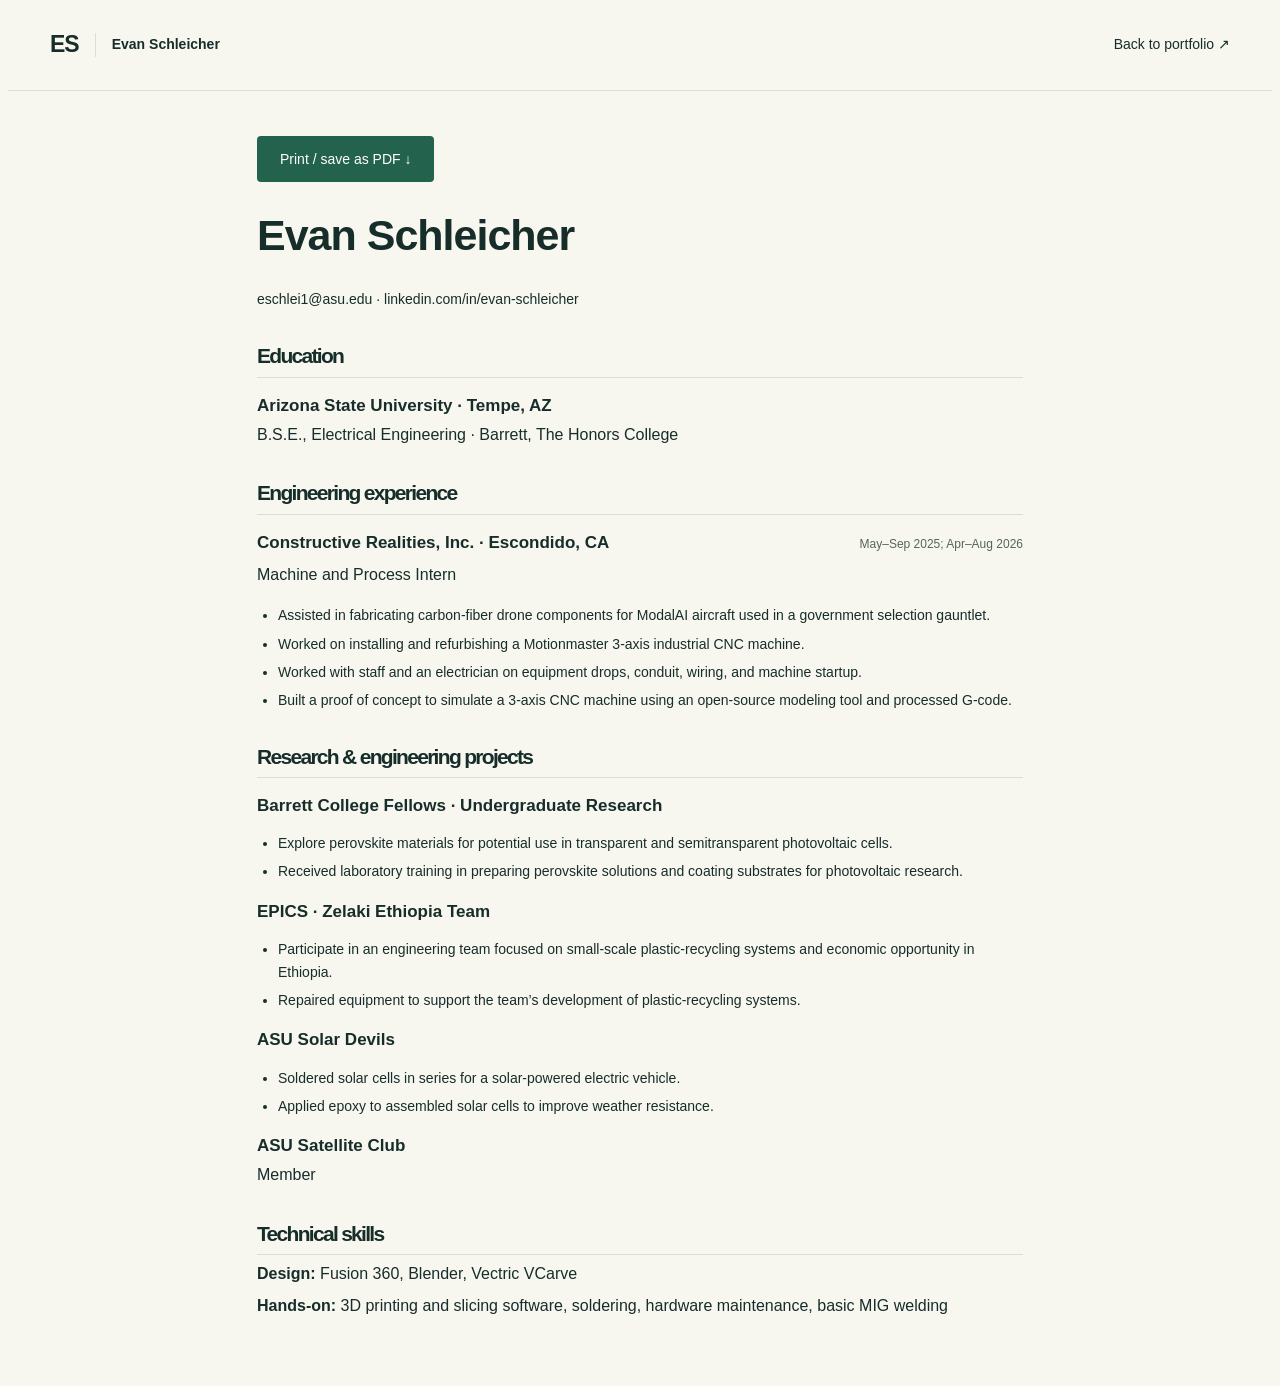
==== resume.html @ 39db3e6d "Publish engineering portfolio" ====
<!doctype html><html lang="en"><head><meta charset="utf-8"><meta name="viewport" content="width=device-width,initial-scale=1"><title>Résumé | Evan Schleicher</title><link rel="stylesheet" href="style.css"></head><body><header><a class="brand" href="index.html">ES<span>Evan Schleicher</span></a><nav><a href="index.html">Back to portfolio ↗</a></nav></header><main class="resume wrap"><button class="button print-button" onclick="window.print()">Print / save as PDF ↓</button><h1>Evan Schleicher</h1><p class="contact-line"><a href="mailto:eschlei1@asu.edu">eschlei1@asu.edu</a> · <a href="https://www.linkedin.com/in/evan-schleicher">linkedin.com/in/evan-schleicher</a></p><section><h2>Education</h2><h3>Arizona State University · Tempe, AZ</h3><p>B.S.E., Electrical Engineering · Barrett, The Honors College</p></section><section><h2>Engineering experience</h2><div class="role"><h3>Constructive Realities, Inc. · Escondido, CA</h3><span class="date">May–Sep 2025; Apr–Aug 2026</span></div><p>Machine and Process Intern</p><ul><li>Assisted in fabricating carbon-fiber drone components for ModalAI aircraft used in a government selection gauntlet.</li><li>Worked on installing and refurbishing a Motionmaster 3-axis industrial CNC machine.</li><li>Worked with staff and an electrician on equipment drops, conduit, wiring, and machine startup.</li><li>Built a proof of concept to simulate a 3-axis CNC machine using an open-source modeling tool and processed G-code.</li></ul></section><section><h2>Research & engineering projects</h2><h3>Barrett College Fellows · Undergraduate Research</h3><ul><li>Explore perovskite materials for potential use in transparent and semitransparent photovoltaic cells.</li><li>Received laboratory training in preparing perovskite solutions and coating substrates for photovoltaic research.</li></ul><h3>EPICS · Zelaki Ethiopia Team</h3><ul><li>Participate in an engineering team focused on small-scale plastic-recycling systems and economic opportunity in Ethiopia.</li><li>Repaired equipment to support the team’s development of plastic-recycling systems.</li></ul><h3>ASU Solar Devils</h3><ul><li>Soldered solar cells in series for a solar-powered electric vehicle.</li><li>Applied epoxy to assembled solar cells to improve weather resistance.</li></ul><h3>ASU Satellite Club</h3><p>Member</p></section><section><h2>Technical skills</h2><p><strong>Design:</strong> Fusion 360, Blender, Vectric VCarve</p><p><strong>Hands-on:</strong> 3D printing and slicing software, soldering, hardware maintenance, basic MIG welding</p></section></main></body></html>
---- style.css ----
:root{--ink:#172d2a;--green:#23634d;--paper:#f7f7f0;--line:#d9dfd5;--muted:#56645d;--lime:#d5ed9d}*{box-sizing:border-box}html{scroll-behavior:smooth;scroll-padding-top:95px}body{margin:0;background:var(--paper);color:var(--ink);font-family:Arial,Helvetica,sans-serif;font-size:16px;line-height:1.65}a{color:inherit;text-decoration:none}a:hover{text-decoration:underline}a:focus-visible,summary:focus-visible{outline:3px solid #a85822;outline-offset:5px}.wrap{max-width:1180px;margin:auto;padding-left:42px;padding-right:42px}header{max-width:1264px;margin:auto;display:flex;justify-content:space-between;align-items:center;padding:26px 42px;border-bottom:1px solid var(--line)}.brand{font-size:23px;font-weight:800;letter-spacing:-1px;display:flex;align-items:center;gap:16px}.brand span{font-size:14px;letter-spacing:0;font-weight:600;border-left:1px solid var(--line);padding-left:16px}nav{display:flex;gap:30px;font-size:14px;align-items:center}.nav-contact{border:1px solid var(--line);padding:9px 16px;border-radius:4px}.eyebrow{font:11px/1.5 'Courier New',monospace;letter-spacing:1.6px;font-weight:700}.hero{padding-top:70px;padding-bottom:0}.dot{display:inline-block;width:7px;height:7px;background:var(--green);border-radius:50%;margin-right:8px}h1{font-size:clamp(48px,6.6vw,85px);line-height:1.08;letter-spacing:-4px;margin:30px 0}h1 em,h2 em{font-family:Georgia,serif;font-weight:400;color:var(--green)}.hero-bottom{display:flex;justify-content:space-between;align-items:end;gap:40px;margin-top:34px}.hero-bottom p{max-width:550px;font-size:18px;color:var(--muted);margin:0}.button{display:inline-flex;align-items:center;justify-content:space-between;gap:40px;background:var(--green);color:white;padding:15px 23px;font-size:14px;border-radius:4px;white-space:nowrap}.button:hover{background:#174b39;text-decoration:none}.topics{display:flex;justify-content:space-between;gap:20px;border-top:1px solid var(--line);margin-top:55px;padding:20px 0;font:10px/1.5 'Courier New',monospace;letter-spacing:1px;color:var(--muted)}.work{padding-top:85px}.section-heading{display:flex;justify-content:space-between;align-items:end;margin-bottom:35px}.section-heading p{font-size:13px;color:var(--muted)}h2{font-size:43px;letter-spacing:-1.7px;line-height:1.2;margin:12px 0 0}h3{font-size:31px;line-height:1.2;letter-spacing:-.9px;margin:18px 0}.project{display:grid;grid-template-columns:1fr 1fr;border:1px solid var(--line);margin-bottom:30px;background:#fff;border-radius:7px;overflow:hidden}.project-copy{padding:40px}.project-copy>p{color:var(--muted);font-size:15px}.art{position:relative;min-height:390px;overflow:hidden;display:flex;align-items:center;justify-content:center}.art>span{position:absolute;bottom:22px;left:24px;font:10px 'Courier New',monospace;letter-spacing:2px}.art>b{position:absolute;right:22px;top:17px;font:12px 'Courier New',monospace;opacity:.7}.carbon{background:repeating-linear-gradient(45deg,#203631 0,#203631 2px,#233b35 2px,#233b35 4px);color:#c6d6c7}.part{width:215px;height:215px;border:26px solid #90a493;border-radius:35px;transform:rotate(-28deg) skew(8deg,8deg);box-shadow:12px 15px 0 #102b25,20px 23px 40px #0a211a}.part:before,.part:after{content:'';position:absolute;left:67px;top:-44px;width:30px;height:252px;background:#7d9583;border:1px solid #b3c4b0}.part:after{transform:rotate(90deg)}.solar{background:#e7ede4}.layer{position:absolute;width:215px;height:215px;transform:rotate(-30deg) skew(16deg,16deg);border:1px solid #729b78;background:linear-gradient(120deg,#becfaa66,#406c6266);box-shadow:9px 12px 0 #91ac9c33}.l1{margin-top:110px}.l2{margin-top:0;background:linear-gradient(120deg,#d1acb399,#638e6f99)}.l3{margin-top:-110px;background:linear-gradient(120deg,#e6f2ca99,#a1bdab77)}.recycling{background:#e0eac7}.loop{font:270px/1 Georgia,serif;color:#386547;transform:rotate(-20deg)}.flakes{position:absolute;display:flex;gap:8px;bottom:95px;left:45px}.flakes i{display:block;width:18px;height:20px;background:#718952;transform:rotate(24deg)}.flakes i:nth-child(even){transform:rotate(-22deg);background:#a4ba70}.tags{display:flex;flex-wrap:wrap;gap:7px;margin:20px 0}.tags span{font-size:11px;border:1px solid var(--line);padding:4px 9px;border-radius:3px;color:#395248}details{border-top:1px solid var(--line);margin-top:25px}summary{padding-top:17px;font-size:13px;font-weight:600;cursor:pointer;list-style:none;display:flex;justify-content:space-between}summary::-webkit-details-marker{display:none}details[open] summary span{transform:rotate(45deg)}.detail{font-size:14px;color:var(--muted)}.detail ul{padding-left:20px}.detail li{margin:10px 0}.detail a{text-decoration:underline}.dates{font:11px/1.6 'Courier New',monospace}.reverse .art{grid-column:2;grid-row:1}.reverse .project-copy{grid-column:1;grid-row:1}.additional{display:grid;grid-template-columns:1fr 1fr;gap:45px;padding:35px 0;border-bottom:1px solid var(--line)}.additional h3{font-size:25px}.additional p{font-size:15px;color:var(--muted)}.visual-note{font-size:11px;color:var(--muted);margin:20px 0 70px}.about{background:#e9eee3;padding:75px 0}.about-grid{display:grid;grid-template-columns:1fr 1fr;gap:60px}.about h2{font-size:38px}.about p{color:var(--muted);font-size:15px}.about .intro{font-size:19px;color:var(--ink);margin-top:0}.about h3{font-size:16px;letter-spacing:0;margin-top:28px}.text-link{font-size:14px;font-weight:600;display:inline-block;margin-top:10px}.contact{padding-top:80px;padding-bottom:85px}.contact h2{font-size:55px}.contact p{max-width:500px;color:var(--muted);margin:25px 0}.contact .text-link{margin-left:25px}footer{display:flex;justify-content:space-between;gap:20px;padding-top:20px;padding-bottom:25px;border-top:1px solid var(--line);font-size:11px;color:var(--muted)}.skip{position:absolute;top:-100px;padding:10px;background:white;z-index:10}.skip:focus{top:0}.resume{max-width:850px;padding-top:45px;padding-bottom:60px}.resume h1{font-size:43px;letter-spacing:-1px}.resume h2{font-size:21px;border-bottom:1px solid var(--line);padding-bottom:8px;margin-top:32px}.resume h3{font-size:17px;letter-spacing:0;margin-bottom:3px}.resume ul{padding-left:21px}.resume li{margin-bottom:5px}.resume .date{font-size:12px;color:var(--muted)}.print-button{border:0;cursor:pointer;font-family:inherit}.resume .contact-line{font-size:14px}.resume .role{display:flex;justify-content:space-between;align-items:baseline;gap:15px}.resume p{margin:6px 0}.resume li{font-size:14px}@media(max-width:760px){header{padding:18px 22px}.brand span{display:none}nav{gap:17px;font-size:12px}.nav-contact{padding:6px 9px}.wrap{padding-left:24px;padding-right:24px}.hero{padding-top:48px}h1{letter-spacing:-2.7px}.hero-bottom{display:block}.hero-bottom p{font-size:16px}.hero-bottom .button{margin-top:25px}.topics{flex-wrap:wrap;margin-top:35px;font-size:9px}.work{padding-top:48px}.section-heading{display:block}.section-heading p{display:none}h2{font-size:34px}.project{grid-template-columns:1fr}.art{min-height:300px}.project-copy{padding:28px}.reverse .art,.reverse .project-copy{grid-column:auto;grid-row:auto}.project-copy h3{font-size:29px}.additional,.about-grid{grid-template-columns:1fr;gap:22px}.about{padding:50px 0}.about h2{font-size:33px}.contact{padding-top:55px;padding-bottom:55px}.contact h2{font-size:43px}footer{flex-wrap:wrap}.resume .role{display:block}.resume h1{font-size:37px}}@media(prefers-reduced-motion:reduce){html{scroll-behavior:auto}}@media print{header,.print-button,.back-link{display:none!important}body{background:white;color:#111}.resume{max-width:none;padding:0}.resume h1{font-size:28px;margin:0 0 8px}.resume h2{font-size:15px;margin-top:16px}.resume h3{font-size:13px;margin-top:12px}.resume p,.resume li,.resume .contact-line{font-size:10px;line-height:1.4}.resume .date{font-size:10px}.resume ul{margin:5px 0}.resume section{break-inside:avoid}@page{size:letter;margin:0.55in}}
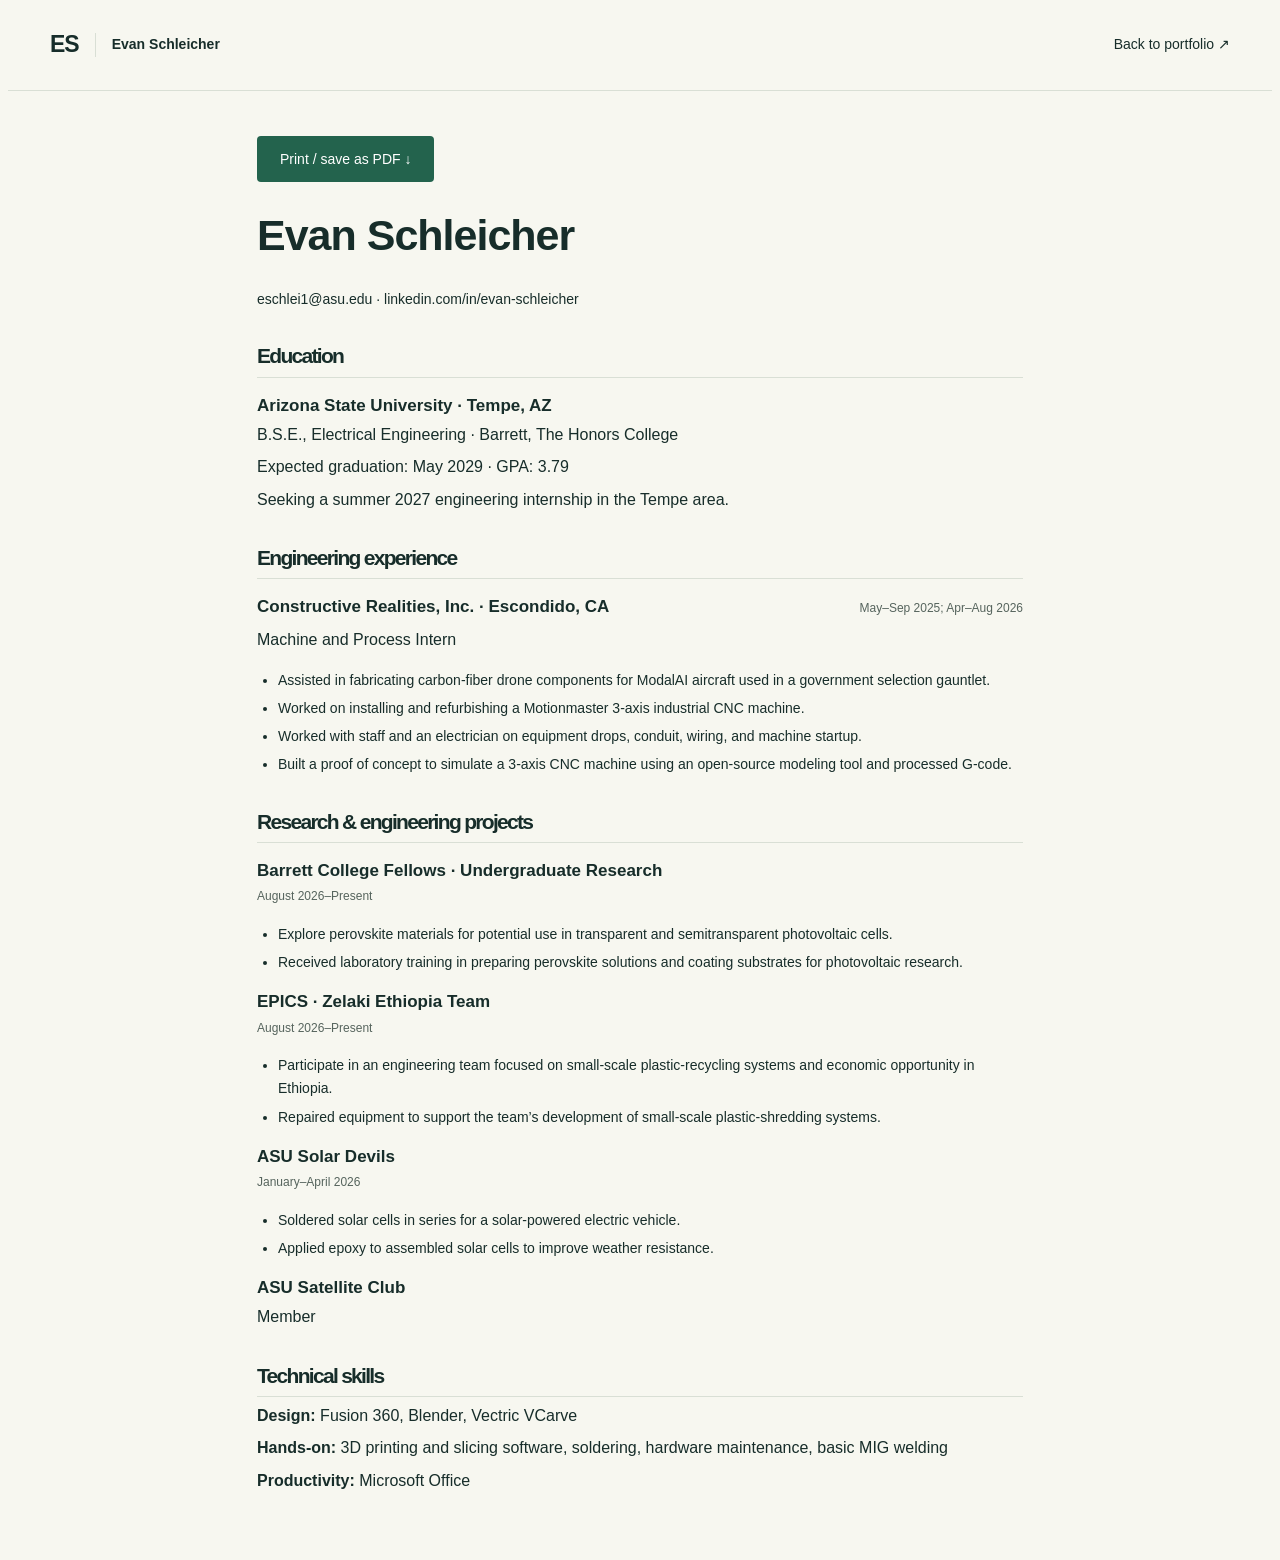
==== commit 7c91df34: "Update education, activity dates, and summer 2027 internship focus" ====
--- a/resume.html
+++ b/resume.html
@@ -1 +1 @@
-<!doctype html><html lang="en"><head><meta charset="utf-8"><meta name="viewport" content="width=device-width,initial-scale=1"><title>Résumé | Evan Schleicher</title><link rel="stylesheet" href="style.css"></head><body><header><a class="brand" href="index.html">ES<span>Evan Schleicher</span></a><nav><a href="index.html">Back to portfolio ↗</a></nav></header><main class="resume wrap"><button class="button print-button" onclick="window.print()">Print / save as PDF ↓</button><h1>Evan Schleicher</h1><p class="contact-line"><a href="mailto:eschlei1@asu.edu">eschlei1@asu.edu</a> · <a href="https://www.linkedin.com/in/evan-schleicher">linkedin.com/in/evan-schleicher</a></p><section><h2>Education</h2><h3>Arizona State University · Tempe, AZ</h3><p>B.S.E., Electrical Engineering · Barrett, The Honors College</p></section><section><h2>Engineering experience</h2><div class="role"><h3>Constructive Realities, Inc. · Escondido, CA</h3><span class="date">May–Sep 2025; Apr–Aug 2026</span></div><p>Machine and Process Intern</p><ul><li>Assisted in fabricating carbon-fiber drone components for ModalAI aircraft used in a government selection gauntlet.</li><li>Worked on installing and refurbishing a Motionmaster 3-axis industrial CNC machine.</li><li>Worked with staff and an electrician on equipment drops, conduit, wiring, and machine startup.</li><li>Built a proof of concept to simulate a 3-axis CNC machine using an open-source modeling tool and processed G-code.</li></ul></section><section><h2>Research & engineering projects</h2><h3>Barrett College Fellows · Undergraduate Research</h3><ul><li>Explore perovskite materials for potential use in transparent and semitransparent photovoltaic cells.</li><li>Received laboratory training in preparing perovskite solutions and coating substrates for photovoltaic research.</li></ul><h3>EPICS · Zelaki Ethiopia Team</h3><ul><li>Participate in an engineering team focused on small-scale plastic-recycling systems and economic opportunity in Ethiopia.</li><li>Repaired equipment to support the team’s development of plastic-recycling systems.</li></ul><h3>ASU Solar Devils</h3><ul><li>Soldered solar cells in series for a solar-powered electric vehicle.</li><li>Applied epoxy to assembled solar cells to improve weather resistance.</li></ul><h3>ASU Satellite Club</h3><p>Member</p></section><section><h2>Technical skills</h2><p><strong>Design:</strong> Fusion 360, Blender, Vectric VCarve</p><p><strong>Hands-on:</strong> 3D printing and slicing software, soldering, hardware maintenance, basic MIG welding</p></section></main></body></html>
+<!doctype html><html lang="en"><head><meta charset="utf-8"><meta name="viewport" content="width=device-width,initial-scale=1"><title>Résumé | Evan Schleicher</title><link rel="stylesheet" href="style.css"></head><body><header><a class="brand" href="index.html">ES<span>Evan Schleicher</span></a><nav><a href="index.html">Back to portfolio ↗</a></nav></header><main class="resume wrap"><button class="button print-button" onclick="window.print()">Print / save as PDF ↓</button><h1>Evan Schleicher</h1><p class="contact-line"><a href="mailto:eschlei1@asu.edu">eschlei1@asu.edu</a> · <a href="https://www.linkedin.com/in/evan-schleicher">linkedin.com/in/evan-schleicher</a></p><section><h2>Education</h2><h3>Arizona State University · Tempe, AZ</h3><p>B.S.E., Electrical Engineering · Barrett, The Honors College</p><p>Expected graduation: May 2029 · GPA: 3.79</p><p>Seeking a summer 2027 engineering internship in the Tempe area.</p></section><section><h2>Engineering experience</h2><div class="role"><h3>Constructive Realities, Inc. · Escondido, CA</h3><span class="date">May–Sep 2025; Apr–Aug 2026</span></div><p>Machine and Process Intern</p><ul><li>Assisted in fabricating carbon-fiber drone components for ModalAI aircraft used in a government selection gauntlet.</li><li>Worked on installing and refurbishing a Motionmaster 3-axis industrial CNC machine.</li><li>Worked with staff and an electrician on equipment drops, conduit, wiring, and machine startup.</li><li>Built a proof of concept to simulate a 3-axis CNC machine using an open-source modeling tool and processed G-code.</li></ul></section><section><h2>Research & engineering projects</h2><h3>Barrett College Fellows · Undergraduate Research</h3><p class="date">August 2026–Present</p><ul><li>Explore perovskite materials for potential use in transparent and semitransparent photovoltaic cells.</li><li>Received laboratory training in preparing perovskite solutions and coating substrates for photovoltaic research.</li></ul><h3>EPICS · Zelaki Ethiopia Team</h3><p class="date">August 2026–Present</p><ul><li>Participate in an engineering team focused on small-scale plastic-recycling systems and economic opportunity in Ethiopia.</li><li>Repaired equipment to support the team’s development of small-scale plastic-shredding systems.</li></ul><h3>ASU Solar Devils</h3><p class="date">January–April 2026</p><ul><li>Soldered solar cells in series for a solar-powered electric vehicle.</li><li>Applied epoxy to assembled solar cells to improve weather resistance.</li></ul><h3>ASU Satellite Club</h3><p>Member</p></section><section><h2>Technical skills</h2><p><strong>Design:</strong> Fusion 360, Blender, Vectric VCarve</p><p><strong>Hands-on:</strong> 3D printing and slicing software, soldering, hardware maintenance, basic MIG welding</p><p><strong>Productivity:</strong> Microsoft Office</p></section></main></body></html>
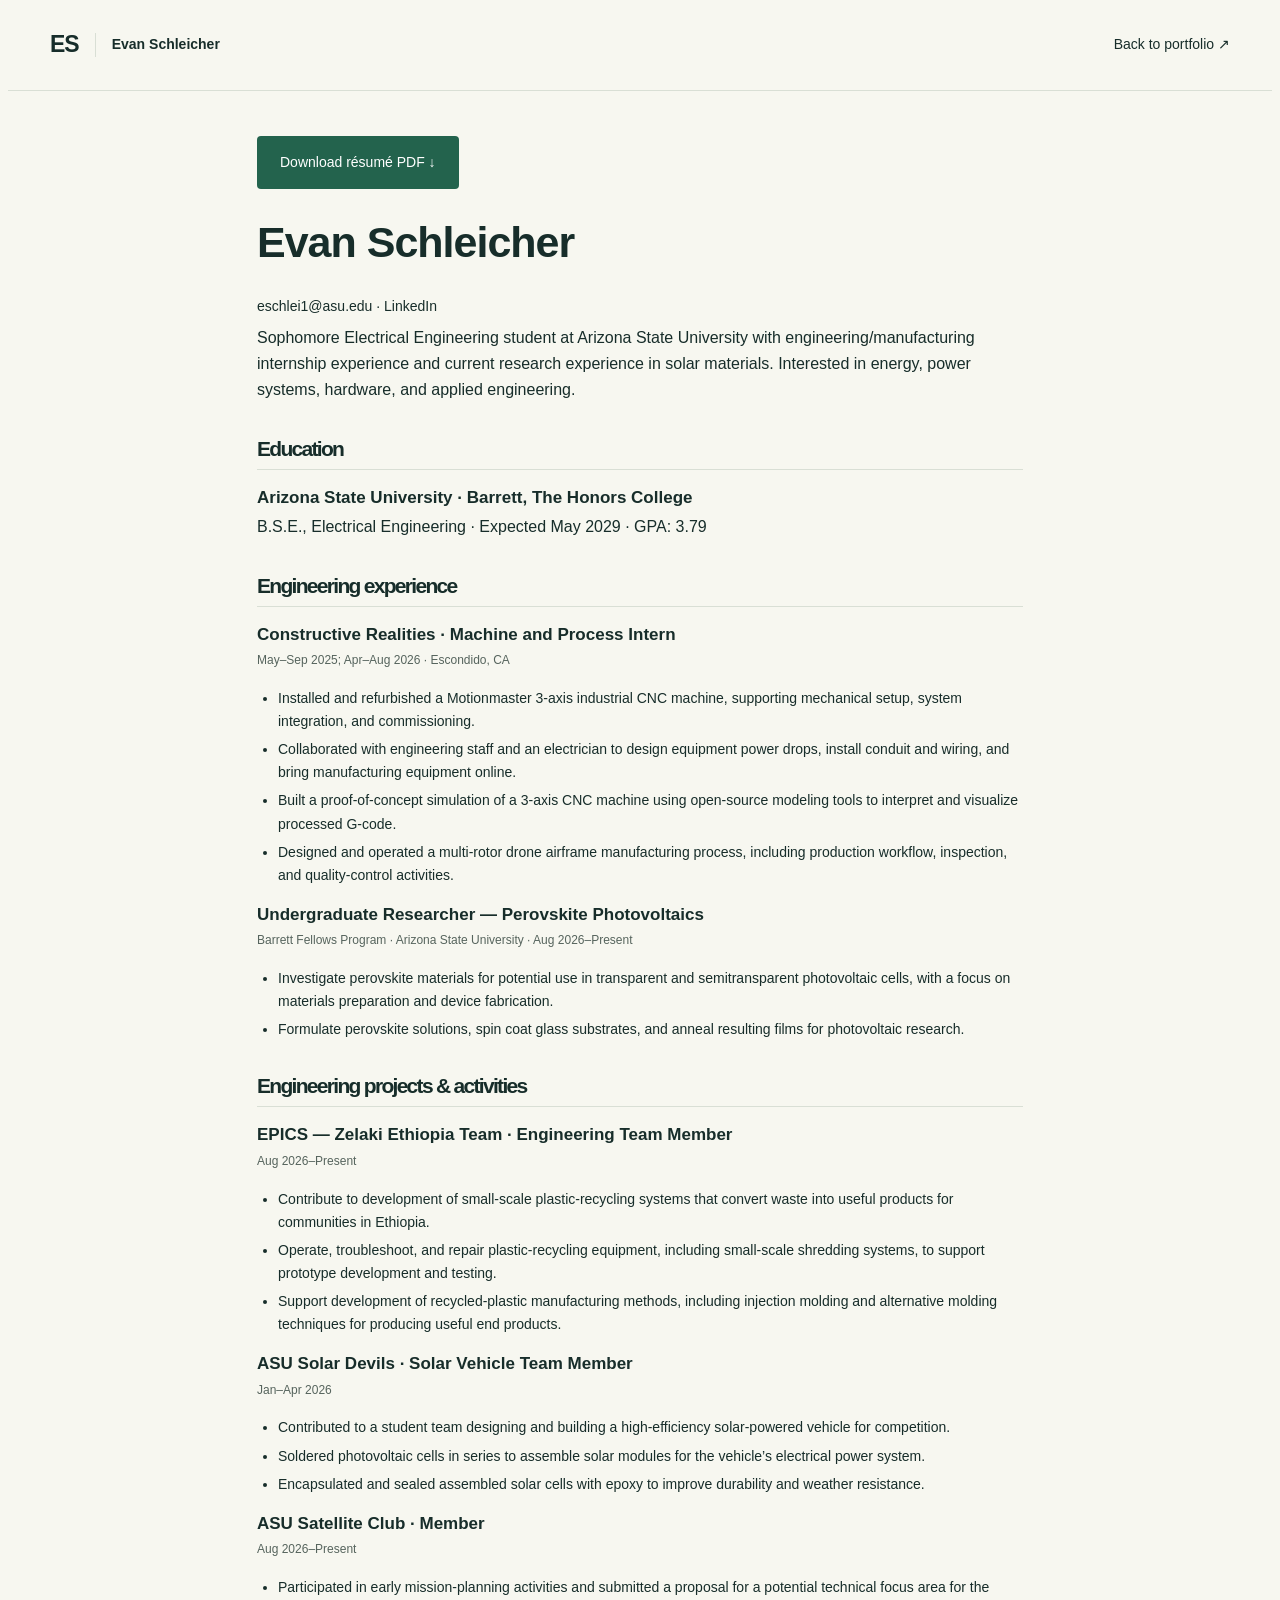
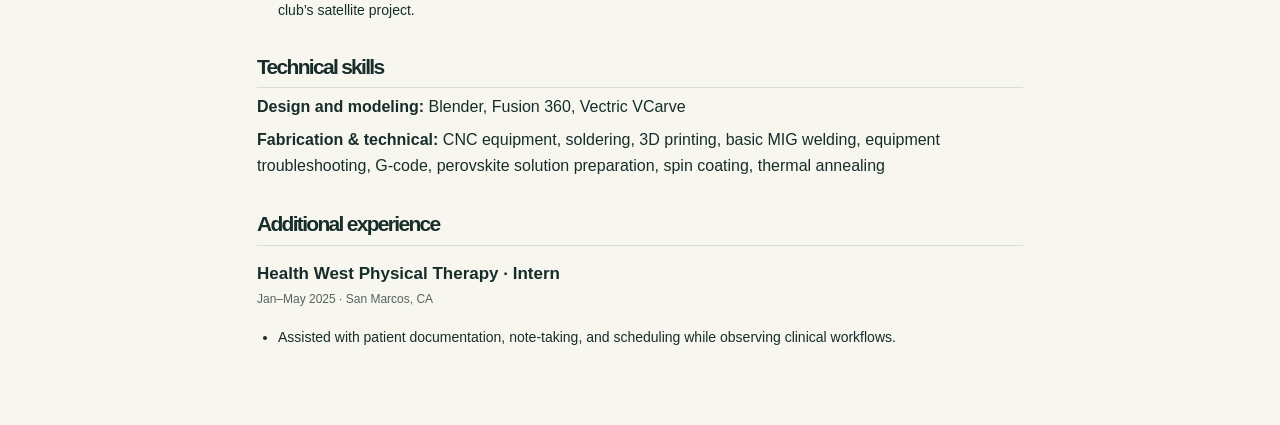
==== commit 25677b5f: "Sync portfolio with latest summer 2027 résumé and add PDF download" ====
--- a/resume.html
+++ b/resume.html
@@ -1 +1 @@
-<!doctype html><html lang="en"><head><meta charset="utf-8"><meta name="viewport" content="width=device-width,initial-scale=1"><title>Résumé | Evan Schleicher</title><link rel="stylesheet" href="style.css"></head><body><header><a class="brand" href="index.html">ES<span>Evan Schleicher</span></a><nav><a href="index.html">Back to portfolio ↗</a></nav></header><main class="resume wrap"><button class="button print-button" onclick="window.print()">Print / save as PDF ↓</button><h1>Evan Schleicher</h1><p class="contact-line"><a href="mailto:eschlei1@asu.edu">eschlei1@asu.edu</a> · <a href="https://www.linkedin.com/in/evan-schleicher">linkedin.com/in/evan-schleicher</a></p><section><h2>Education</h2><h3>Arizona State University · Tempe, AZ</h3><p>B.S.E., Electrical Engineering · Barrett, The Honors College</p><p>Expected graduation: May 2029 · GPA: 3.79</p><p>Seeking a summer 2027 engineering internship in the Tempe area.</p></section><section><h2>Engineering experience</h2><div class="role"><h3>Constructive Realities, Inc. · Escondido, CA</h3><span class="date">May–Sep 2025; Apr–Aug 2026</span></div><p>Machine and Process Intern</p><ul><li>Assisted in fabricating carbon-fiber drone components for ModalAI aircraft used in a government selection gauntlet.</li><li>Worked on installing and refurbishing a Motionmaster 3-axis industrial CNC machine.</li><li>Worked with staff and an electrician on equipment drops, conduit, wiring, and machine startup.</li><li>Built a proof of concept to simulate a 3-axis CNC machine using an open-source modeling tool and processed G-code.</li></ul></section><section><h2>Research & engineering projects</h2><h3>Barrett College Fellows · Undergraduate Research</h3><p class="date">August 2026–Present</p><ul><li>Explore perovskite materials for potential use in transparent and semitransparent photovoltaic cells.</li><li>Received laboratory training in preparing perovskite solutions and coating substrates for photovoltaic research.</li></ul><h3>EPICS · Zelaki Ethiopia Team</h3><p class="date">August 2026–Present</p><ul><li>Participate in an engineering team focused on small-scale plastic-recycling systems and economic opportunity in Ethiopia.</li><li>Repaired equipment to support the team’s development of small-scale plastic-shredding systems.</li></ul><h3>ASU Solar Devils</h3><p class="date">January–April 2026</p><ul><li>Soldered solar cells in series for a solar-powered electric vehicle.</li><li>Applied epoxy to assembled solar cells to improve weather resistance.</li></ul><h3>ASU Satellite Club</h3><p>Member</p></section><section><h2>Technical skills</h2><p><strong>Design:</strong> Fusion 360, Blender, Vectric VCarve</p><p><strong>Hands-on:</strong> 3D printing and slicing software, soldering, hardware maintenance, basic MIG welding</p><p><strong>Productivity:</strong> Microsoft Office</p></section></main></body></html>
+<!doctype html><html lang="en"><head><meta charset="utf-8"><meta name="viewport" content="width=device-width,initial-scale=1"><title>Résumé | Evan Schleicher</title><link rel="stylesheet" href="style.css"></head><body><header><a class="brand" href="index.html">ES<span>Evan Schleicher</span></a><nav><a href="index.html">Back to portfolio ↗</a></nav></header><main class="resume wrap"><a class="button" href="Evan-Schleicher-Resume.pdf" download>Download résumé PDF ↓</a><h1>Evan Schleicher</h1><p class="contact-line"><a href="mailto:eschlei1@asu.edu">eschlei1@asu.edu</a> · <a href="https://www.linkedin.com/in/evan-schleicher">LinkedIn</a></p><p>Sophomore Electrical Engineering student at Arizona State University with engineering/manufacturing internship experience and current research experience in solar materials. Interested in energy, power systems, hardware, and applied engineering.</p><section><h2>Education</h2><h3>Arizona State University · Barrett, The Honors College</h3><p>B.S.E., Electrical Engineering · Expected May 2029 · GPA: 3.79</p></section><h2>Engineering experience</h2><section><h3>Constructive Realities · Machine and Process Intern</h3><p class="date">May–Sep 2025; Apr–Aug 2026 · Escondido, CA</p><ul><li>Installed and refurbished a Motionmaster 3-axis industrial CNC machine, supporting mechanical setup, system integration, and commissioning.</li><li>Collaborated with engineering staff and an electrician to design equipment power drops, install conduit and wiring, and bring manufacturing equipment online.</li><li>Built a proof-of-concept simulation of a 3-axis CNC machine using open-source modeling tools to interpret and visualize processed G-code.</li><li>Designed and operated a multi-rotor drone airframe manufacturing process, including production workflow, inspection, and quality-control activities.</li></ul></section><section><h3>Undergraduate Researcher — Perovskite Photovoltaics</h3><p class="date">Barrett Fellows Program · Arizona State University · Aug 2026–Present</p><ul><li>Investigate perovskite materials for potential use in transparent and semitransparent photovoltaic cells, with a focus on materials preparation and device fabrication.</li><li>Formulate perovskite solutions, spin coat glass substrates, and anneal resulting films for photovoltaic research.</li></ul></section><h2>Engineering projects & activities</h2><section><h3>EPICS — Zelaki Ethiopia Team · Engineering Team Member</h3><p class="date">Aug 2026–Present</p><ul><li>Contribute to development of small-scale plastic-recycling systems that convert waste into useful products for communities in Ethiopia.</li><li>Operate, troubleshoot, and repair plastic-recycling equipment, including small-scale shredding systems, to support prototype development and testing.</li><li>Support development of recycled-plastic manufacturing methods, including injection molding and alternative molding techniques for producing useful end products.</li></ul></section><section><h3>ASU Solar Devils · Solar Vehicle Team Member</h3><p class="date">Jan–Apr 2026</p><ul><li>Contributed to a student team designing and building a high-efficiency solar-powered vehicle for competition.</li><li>Soldered photovoltaic cells in series to assemble solar modules for the vehicle’s electrical power system.</li><li>Encapsulated and sealed assembled solar cells with epoxy to improve durability and weather resistance.</li></ul></section><section><h3>ASU Satellite Club · Member</h3><p class="date">Aug 2026–Present</p><ul><li>Participated in early mission-planning activities and submitted a proposal for a potential technical focus area for the club’s satellite project.</li></ul></section><h2>Technical skills</h2><p><strong>Design and modeling:</strong> Blender, Fusion 360, Vectric VCarve</p><p><strong>Fabrication & technical:</strong> CNC equipment, soldering, 3D printing, basic MIG welding, equipment troubleshooting, G-code, perovskite solution preparation, spin coating, thermal annealing</p><h2>Additional experience</h2><section><h3>Health West Physical Therapy · Intern</h3><p class="date">Jan–May 2025 · San Marcos, CA</p><ul><li>Assisted with patient documentation, note-taking, and scheduling while observing clinical workflows.</li></ul></section></main></body></html>
--- a/style.css
+++ b/style.css
@@ -1 +1,5 @@
-:root{--ink:#172d2a;--green:#23634d;--paper:#f7f7f0;--line:#d9dfd5;--muted:#56645d;--lime:#d5ed9d}*{box-sizing:border-box}html{scroll-behavior:smooth;scroll-padding-top:95px}body{margin:0;background:var(--paper);color:var(--ink);font-family:Arial,Helvetica,sans-serif;font-size:16px;line-height:1.65}a{color:inherit;text-decoration:none}a:hover{text-decoration:underline}a:focus-visible,summary:focus-visible{outline:3px solid #a85822;outline-offset:5px}.wrap{max-width:1180px;margin:auto;padding-left:42px;padding-right:42px}header{max-width:1264px;margin:auto;display:flex;justify-content:space-between;align-items:center;padding:26px 42px;border-bottom:1px solid var(--line)}.brand{font-size:23px;font-weight:800;letter-spacing:-1px;display:flex;align-items:center;gap:16px}.brand span{font-size:14px;letter-spacing:0;font-weight:600;border-left:1px solid var(--line);padding-left:16px}nav{display:flex;gap:30px;font-size:14px;align-items:center}.nav-contact{border:1px solid var(--line);padding:9px 16px;border-radius:4px}.eyebrow{font:11px/1.5 'Courier New',monospace;letter-spacing:1.6px;font-weight:700}.hero{padding-top:70px;padding-bottom:0}.dot{display:inline-block;width:7px;height:7px;background:var(--green);border-radius:50%;margin-right:8px}h1{font-size:clamp(48px,6.6vw,85px);line-height:1.08;letter-spacing:-4px;margin:30px 0}h1 em,h2 em{font-family:Georgia,serif;font-weight:400;color:var(--green)}.hero-bottom{display:flex;justify-content:space-between;align-items:end;gap:40px;margin-top:34px}.hero-bottom p{max-width:550px;font-size:18px;color:var(--muted);margin:0}.button{display:inline-flex;align-items:center;justify-content:space-between;gap:40px;background:var(--green);color:white;padding:15px 23px;font-size:14px;border-radius:4px;white-space:nowrap}.button:hover{background:#174b39;text-decoration:none}.topics{display:flex;justify-content:space-between;gap:20px;border-top:1px solid var(--line);margin-top:55px;padding:20px 0;font:10px/1.5 'Courier New',monospace;letter-spacing:1px;color:var(--muted)}.work{padding-top:85px}.section-heading{display:flex;justify-content:space-between;align-items:end;margin-bottom:35px}.section-heading p{font-size:13px;color:var(--muted)}h2{font-size:43px;letter-spacing:-1.7px;line-height:1.2;margin:12px 0 0}h3{font-size:31px;line-height:1.2;letter-spacing:-.9px;margin:18px 0}.project{display:grid;grid-template-columns:1fr 1fr;border:1px solid var(--line);margin-bottom:30px;background:#fff;border-radius:7px;overflow:hidden}.project-copy{padding:40px}.project-copy>p{color:var(--muted);font-size:15px}.art{position:relative;min-height:390px;overflow:hidden;display:flex;align-items:center;justify-content:center}.art>span{position:absolute;bottom:22px;left:24px;font:10px 'Courier New',monospace;letter-spacing:2px}.art>b{position:absolute;right:22px;top:17px;font:12px 'Courier New',monospace;opacity:.7}.carbon{background:repeating-linear-gradient(45deg,#203631 0,#203631 2px,#233b35 2px,#233b35 4px);color:#c6d6c7}.part{width:215px;height:215px;border:26px solid #90a493;border-radius:35px;transform:rotate(-28deg) skew(8deg,8deg);box-shadow:12px 15px 0 #102b25,20px 23px 40px #0a211a}.part:before,.part:after{content:'';position:absolute;left:67px;top:-44px;width:30px;height:252px;background:#7d9583;border:1px solid #b3c4b0}.part:after{transform:rotate(90deg)}.solar{background:#e7ede4}.layer{position:absolute;width:215px;height:215px;transform:rotate(-30deg) skew(16deg,16deg);border:1px solid #729b78;background:linear-gradient(120deg,#becfaa66,#406c6266);box-shadow:9px 12px 0 #91ac9c33}.l1{margin-top:110px}.l2{margin-top:0;background:linear-gradient(120deg,#d1acb399,#638e6f99)}.l3{margin-top:-110px;background:linear-gradient(120deg,#e6f2ca99,#a1bdab77)}.recycling{background:#e0eac7}.loop{font:270px/1 Georgia,serif;color:#386547;transform:rotate(-20deg)}.flakes{position:absolute;display:flex;gap:8px;bottom:95px;left:45px}.flakes i{display:block;width:18px;height:20px;background:#718952;transform:rotate(24deg)}.flakes i:nth-child(even){transform:rotate(-22deg);background:#a4ba70}.tags{display:flex;flex-wrap:wrap;gap:7px;margin:20px 0}.tags span{font-size:11px;border:1px solid var(--line);padding:4px 9px;border-radius:3px;color:#395248}details{border-top:1px solid var(--line);margin-top:25px}summary{padding-top:17px;font-size:13px;font-weight:600;cursor:pointer;list-style:none;display:flex;justify-content:space-between}summary::-webkit-details-marker{display:none}details[open] summary span{transform:rotate(45deg)}.detail{font-size:14px;color:var(--muted)}.detail ul{padding-left:20px}.detail li{margin:10px 0}.detail a{text-decoration:underline}.dates{font:11px/1.6 'Courier New',monospace}.reverse .art{grid-column:2;grid-row:1}.reverse .project-copy{grid-column:1;grid-row:1}.additional{display:grid;grid-template-columns:1fr 1fr;gap:45px;padding:35px 0;border-bottom:1px solid var(--line)}.additional h3{font-size:25px}.additional p{font-size:15px;color:var(--muted)}.visual-note{font-size:11px;color:var(--muted);margin:20px 0 70px}.about{background:#e9eee3;padding:75px 0}.about-grid{display:grid;grid-template-columns:1fr 1fr;gap:60px}.about h2{font-size:38px}.about p{color:var(--muted);font-size:15px}.about .intro{font-size:19px;color:var(--ink);margin-top:0}.about h3{font-size:16px;letter-spacing:0;margin-top:28px}.text-link{font-size:14px;font-weight:600;display:inline-block;margin-top:10px}.contact{padding-top:80px;padding-bottom:85px}.contact h2{font-size:55px}.contact p{max-width:500px;color:var(--muted);margin:25px 0}.contact .text-link{margin-left:25px}footer{display:flex;justify-content:space-between;gap:20px;padding-top:20px;padding-bottom:25px;border-top:1px solid var(--line);font-size:11px;color:var(--muted)}.skip{position:absolute;top:-100px;padding:10px;background:white;z-index:10}.skip:focus{top:0}.resume{max-width:850px;padding-top:45px;padding-bottom:60px}.resume h1{font-size:43px;letter-spacing:-1px}.resume h2{font-size:21px;border-bottom:1px solid var(--line);padding-bottom:8px;margin-top:32px}.resume h3{font-size:17px;letter-spacing:0;margin-bottom:3px}.resume ul{padding-left:21px}.resume li{margin-bottom:5px}.resume .date{font-size:12px;color:var(--muted)}.print-button{border:0;cursor:pointer;font-family:inherit}.resume .contact-line{font-size:14px}.resume .role{display:flex;justify-content:space-between;align-items:baseline;gap:15px}.resume p{margin:6px 0}.resume li{font-size:14px}@media(max-width:760px){header{padding:18px 22px}.brand span{display:none}nav{gap:17px;font-size:12px}.nav-contact{padding:6px 9px}.wrap{padding-left:24px;padding-right:24px}.hero{padding-top:48px}h1{letter-spacing:-2.7px}.hero-bottom{display:block}.hero-bottom p{font-size:16px}.hero-bottom .button{margin-top:25px}.topics{flex-wrap:wrap;margin-top:35px;font-size:9px}.work{padding-top:48px}.section-heading{display:block}.section-heading p{display:none}h2{font-size:34px}.project{grid-template-columns:1fr}.art{min-height:300px}.project-copy{padding:28px}.reverse .art,.reverse .project-copy{grid-column:auto;grid-row:auto}.project-copy h3{font-size:29px}.additional,.about-grid{grid-template-columns:1fr;gap:22px}.about{padding:50px 0}.about h2{font-size:33px}.contact{padding-top:55px;padding-bottom:55px}.contact h2{font-size:43px}footer{flex-wrap:wrap}.resume .role{display:block}.resume h1{font-size:37px}}@media(prefers-reduced-motion:reduce){html{scroll-behavior:auto}}@media print{header,.print-button,.back-link{display:none!important}body{background:white;color:#111}.resume{max-width:none;padding:0}.resume h1{font-size:28px;margin:0 0 8px}.resume h2{font-size:15px;margin-top:16px}.resume h3{font-size:13px;margin-top:12px}.resume p,.resume li,.resume .contact-line{font-size:10px;line-height:1.4}.resume .date{font-size:10px}.resume ul{margin:5px 0}.resume section{break-inside:avoid}@page{size:letter;margin:0.55in}}
+:root{--ink:#172d2a;--green:#23634d;--paper:#f7f7f0;--line:#d9dfd5;--muted:#56645d;--lime:#d5ed9d}*{box-sizing:border-box}html{scroll-behavior:smooth;scroll-padding-top:95px}body{margin:0;background:var(--paper);color:var(--ink);font-family:Arial,Helvetica,sans-serif;font-size:16px;line-height:1.65}a{color:inherit;text-decoration:none}a:hover{text-decoration:underline}a:focus-visible,summary:focus-visible{outline:3px solid #a85822;outline-offset:5px}.wrap{max-width:1180px;margin:auto;padding-left:42px;padding-right:42px}header{max-width:1264px;margin:auto;display:flex;justify-content:space-between;align-items:center;padding:26px 42px;border-bottom:1px solid var(--line)}.brand{font-size:23px;font-weight:800;letter-spacing:-1px;display:flex;align-items:center;gap:16px}.brand span{font-size:14px;letter-spacing:0;font-weight:600;border-left:1px solid var(--line);padding-left:16px}nav{display:flex;gap:30px;font-size:14px;align-items:center}.nav-contact{border:1px solid var(--line);padding:9px 16px;border-radius:4px}.eyebrow{font:11px/1.5 'Courier New',monospace;letter-spacing:1.6px;font-weight:700}.hero{padding-top:70px;padding-bottom:0}.dot{display:inline-block;width:7px;height:7px;background:var(--green);border-radius:50%;margin-right:8px}h1{font-size:clamp(48px,6.6vw,85px);line-height:1.08;letter-spacing:-4px;margin:30px 0}h1 em,h2 em{font-family:Georgia,serif;font-weight:400;color:var(--green)}.hero-bottom{display:flex;justify-content:space-between;align-items:end;gap:40px;margin-top:34px}.hero-bottom p{max-width:550px;font-size:18px;color:var(--muted);margin:0}.button{display:inline-flex;align-items:center;justify-content:space-between;gap:40px;background:var(--green);color:white;padding:15px 23px;font-size:14px;border-radius:4px;white-space:nowrap}.button:hover{background:#174b39;text-decoration:none}.topics{display:flex;justify-content:space-between;gap:20px;border-top:1px solid var(--line);margin-top:55px;padding:20px 0;font:10px/1.5 'Courier New',monospace;letter-spacing:1px;color:var(--muted)}.work{padding-top:85px}.section-heading{display:flex;justify-content:space-between;align-items:end;margin-bottom:35px}.section-heading p{font-size:13px;color:var(--muted)}h2{font-size:43px;letter-spacing:-1.7px;line-height:1.2;margin:12px 0 0}h3{font-size:31px;line-height:1.2;letter-spacing:-.9px;margin:18px 0}.project{display:grid;grid-template-columns:1fr 1fr;border:1px solid var(--line);margin-bottom:30px;background:#fff;border-radius:7px;overflow:hidden}.project-copy{padding:40px}.project-copy>p{color:var(--muted);font-size:15px}.art{position:relative;min-height:390px;overflow:hidden;display:flex;align-items:center;justify-content:center}.art>span{position:absolute;bottom:22px;left:24px;font:10px 'Courier New',monospace;letter-spacing:2px}.art>b{position:absolute;right:22px;top:17px;font:12px 'Courier New',monospace;opacity:.7}.carbon{background:repeating-linear-gradient(45deg,#203631 0,#203631 2px,#233b35 2px,#233b35 4px);color:#c6d6c7}.part{width:215px;height:215px;border:26px solid #90a493;border-radius:35px;transform:rotate(-28deg) skew(8deg,8deg);box-shadow:12px 15px 0 #102b25,20px 23px 40px #0a211a}.part:before,.part:after{content:'';position:absolute;left:67px;top:-44px;width:30px;height:252px;background:#7d9583;border:1px solid #b3c4b0}.part:after{transform:rotate(90deg)}.solar{background:#e7ede4}.layer{position:absolute;width:215px;height:215px;transform:rotate(-30deg) skew(16deg,16deg);border:1px solid #729b78;background:linear-gradient(120deg,#becfaa66,#406c6266);box-shadow:9px 12px 0 #91ac9c33}.l1{margin-top:110px}.l2{margin-top:0;background:linear-gradient(120deg,#d1acb399,#638e6f99)}.l3{margin-top:-110px;background:linear-gradient(120deg,#e6f2ca99,#a1bdab77)}.recycling{background:#e0eac7}.loop{font:270px/1 Georgia,serif;color:#386547;transform:rotate(-20deg)}.flakes{position:absolute;display:flex;gap:8px;bottom:95px;left:45px}.flakes i{display:block;width:18px;height:20px;background:#718952;transform:rotate(24deg)}.flakes i:nth-child(even){transform:rotate(-22deg);background:#a4ba70}.tags{display:flex;flex-wrap:wrap;gap:7px;margin:20px 0}.tags span{font-size:11px;border:1px solid var(--line);padding:4px 9px;border-radius:3px;color:#395248}details{border-top:1px solid var(--line);margin-top:25px}summary{padding-top:17px;font-size:13px;font-weight:600;cursor:pointer;list-style:none;display:flex;justify-content:space-between}summary::-webkit-details-marker{display:none}details[open] summary span{transform:rotate(45deg)}.detail{font-size:14px;color:var(--muted)}.detail ul{padding-left:20px}.detail li{margin:10px 0}.detail a{text-decoration:underline}.dates{font:11px/1.6 'Courier New',monospace}.reverse .art{grid-column:2;grid-row:1}.reverse .project-copy{grid-column:1;grid-row:1}.additional{display:grid;grid-template-columns:1fr 1fr;gap:45px;padding:35px 0;border-bottom:1px solid var(--line)}.additional h3{font-size:25px}.additional p{font-size:15px;color:var(--muted)}.visual-note{font-size:11px;color:var(--muted);margin:20px 0 70px}.about{background:#e9eee3;padding:75px 0}.about-grid{display:grid;grid-template-columns:1fr 1fr;gap:60px}.about h2{font-size:38px}.about p{color:var(--muted);font-size:15px}.about .intro{font-size:19px;color:var(--ink);margin-top:0}.about h3{font-size:16px;letter-spacing:0;margin-top:28px}.text-link{font-size:14px;font-weight:600;display:inline-block;margin-top:10px}.contact{padding-top:80px;padding-bottom:85px}.contact h2{font-size:55px}.contact p{max-width:500px;color:var(--muted);margin:25px 0}.contact .text-link{margin-left:25px}footer{display:flex;justify-content:space-between;gap:20px;padding-top:20px;padding-bottom:25px;border-top:1px solid var(--line);font-size:11px;color:var(--muted)}.skip{position:absolute;top:-100px;padding:10px;background:white;z-index:10}.skip:focus{top:0}.resume{max-width:850px;padding-top:45px;padding-bottom:60px}.resume h1{font-size:43px;letter-spacing:-1px}.resume h2{font-size:21px;border-bottom:1px solid var(--line);padding-bottom:8px;margin-top:32px}.resume h3{font-size:17px;letter-spacing:0;margin-bottom:3px}.resume ul{padding-left:21px}.resume li{margin-bottom:5px}.resume .date{font-size:12px;color:var(--muted)}.print-button{border:0;cursor:pointer;font-family:inherit}.resume .contact-line{font-size:14px}.resume .role{display:flex;justify-content:space-between;align-items:baseline;gap:15px}.resume p{margin:6px 0}.resume li{font-size:14px}@media(max-width:760px){header{padding:18px 22px}.brand span{display:none}nav{gap:17px;font-size:12px}.nav-contact{padding:6px 9px}.wrap{padding-left:24px;padding-right:24px}.hero{padding-top:48px}h1{letter-spacing:-2.7px}.hero-bottom{display:block}.hero-bottom p{font-size:16px}.hero-bottom .button{margin-top:25px}.topics{flex-wrap:wrap;margin-top:35px;font-size:9px}.work{padding-top:48px}.section-heading{display:block}.section-heading p{display:none}h2{font-size:34px}.project{grid-template-columns:1fr}.art{min-height:300px}.project-copy{padding:28px}.reverse .art,.reverse .project-copy{grid-column:auto;grid-row:auto}.project-copy h3{font-size:29px}.additional,.about-grid{grid-template-columns:1fr;gap:22px}.about{padding:50px 0}.about h2{font-size:33px}.contact{padding-top:55px;padding-bottom:55px}.contact h2{font-size:43px}footer{flex-wrap:wrap}.resume .role{display:block}.resume h1{font-size:37px}}@media(prefers-reduced-motion:reduce){html{scroll-behavior:auto}}@media print{header,.print-button,.back-link{display:none!important}body{background:white;color:#111}.resume{max-width:none;padding:0}.resume h1{font-size:28px;margin:0 0 8px}.resume h2{font-size:15px;margin-top:16px}.resume h3{font-size:13px;margin-top:12px}.resume p,.resume li,.resume .contact-line{font-size:10px;line-height:1.4}.resume .date{font-size:10px}.resume ul{margin:5px 0}.resume section{break-inside:avoid}@page{size:letter;margin:0.55in}}
+
+.research-photo{margin:0;display:flex;flex-direction:column;background:#e7ede4}.research-photo a{display:block;width:100%}.research-photo img{display:block;width:100%;height:460px;object-fit:cover;object-position:center 55%}.research-photo figcaption{padding:16px 22px;font-size:12px;line-height:1.5;color:var(--ink)}@media(max-width:760px){.research-photo img{height:400px}}
+
+.research-gallery{display:grid;grid-template-columns:1fr 1fr;gap:24px;margin:-6px 0 45px}.research-gallery figure{margin:0;background:white;border:1px solid var(--line);border-radius:7px;overflow:hidden}.research-gallery img{display:block;width:100%;height:380px;object-fit:cover;object-position:center}.research-gallery figcaption{padding:18px 22px;font-size:13px;color:var(--muted)}.research-gallery strong{color:var(--ink)}@media(max-width:760px){.research-gallery{grid-template-columns:1fr}.research-gallery img{height:360px}}
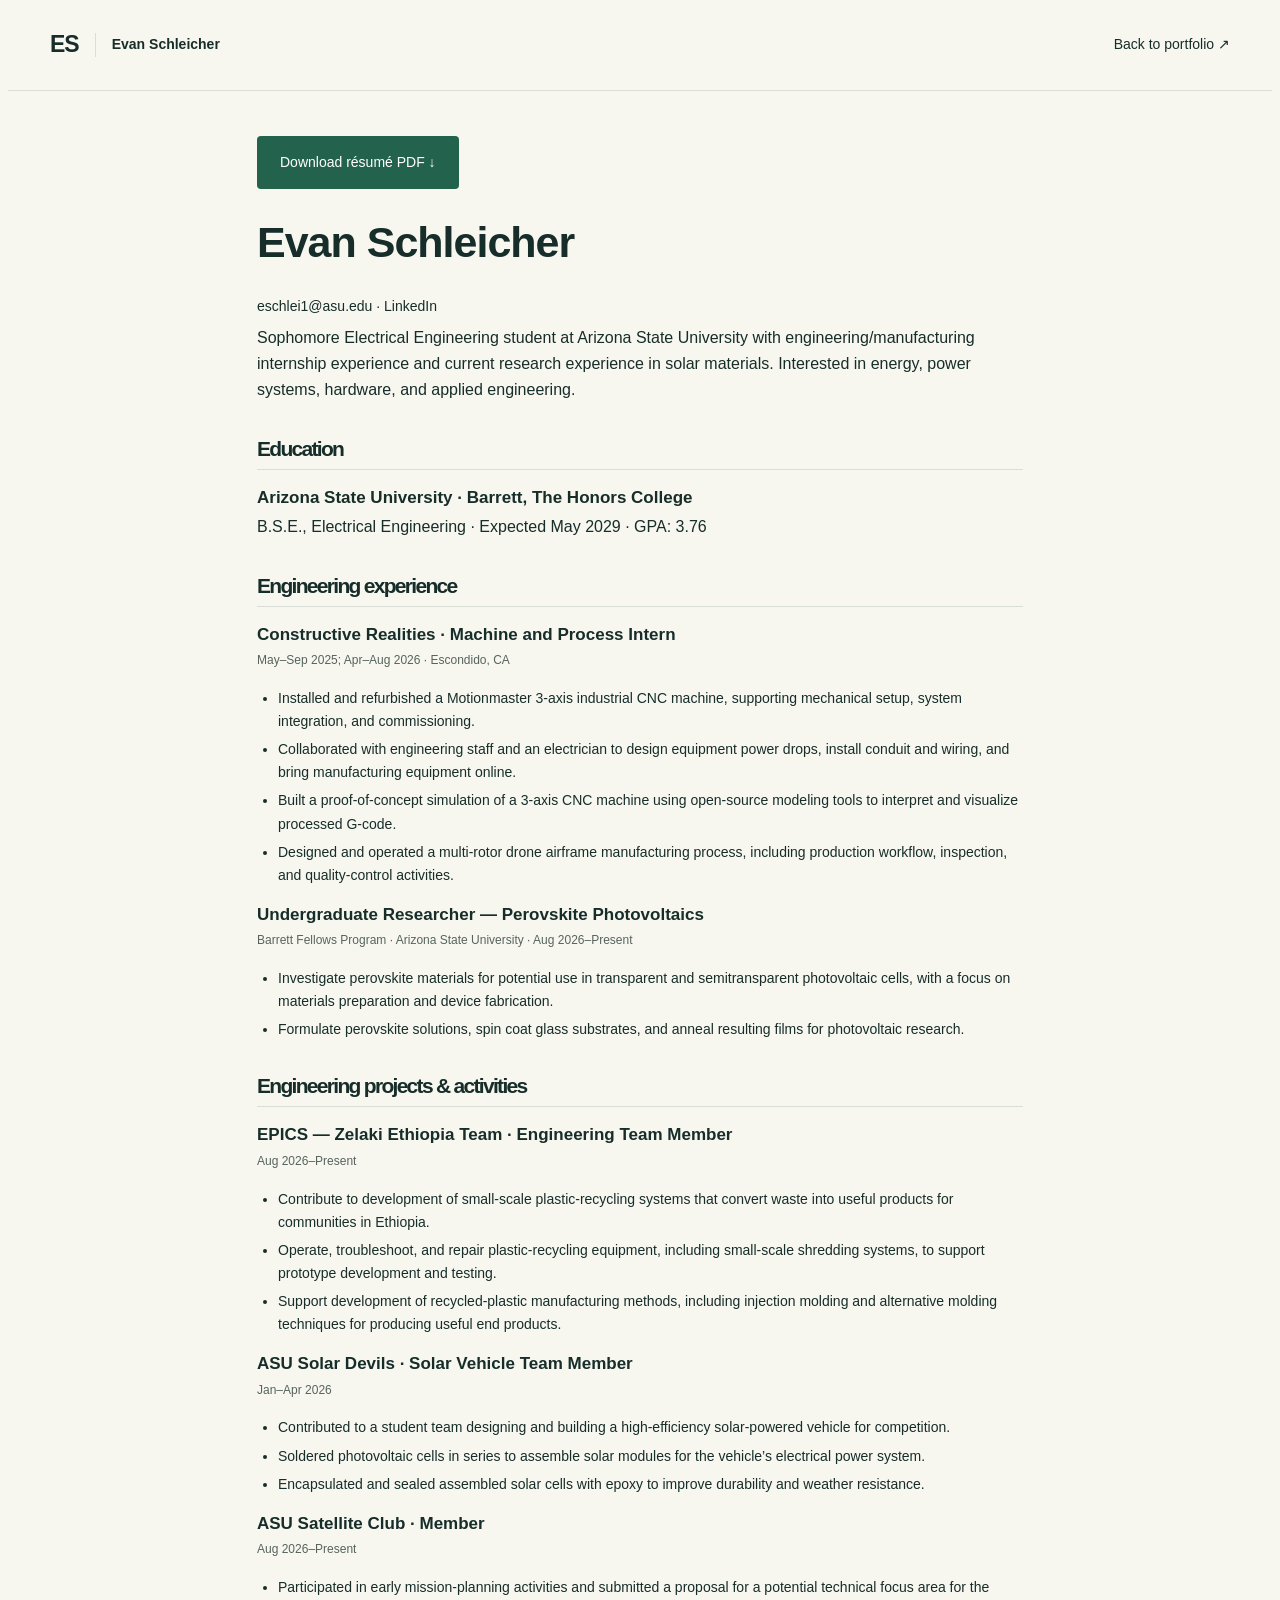
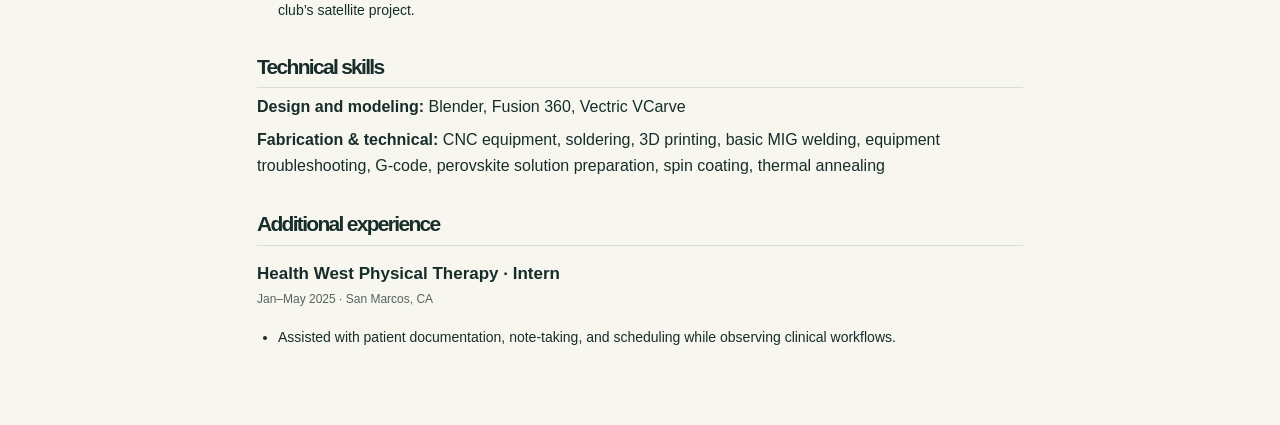
==== commit d6aec91b: "revision to site." ====
--- a/resume.html
+++ b/resume.html
@@ -1 +1 @@
-<!doctype html><html lang="en"><head><meta charset="utf-8"><meta name="viewport" content="width=device-width,initial-scale=1"><title>Résumé | Evan Schleicher</title><link rel="stylesheet" href="style.css"></head><body><header><a class="brand" href="index.html">ES<span>Evan Schleicher</span></a><nav><a href="index.html">Back to portfolio ↗</a></nav></header><main class="resume wrap"><a class="button" href="Evan-Schleicher-Resume.pdf" download>Download résumé PDF ↓</a><h1>Evan Schleicher</h1><p class="contact-line"><a href="mailto:eschlei1@asu.edu">eschlei1@asu.edu</a> · <a href="https://www.linkedin.com/in/evan-schleicher">LinkedIn</a></p><p>Sophomore Electrical Engineering student at Arizona State University with engineering/manufacturing internship experience and current research experience in solar materials. Interested in energy, power systems, hardware, and applied engineering.</p><section><h2>Education</h2><h3>Arizona State University · Barrett, The Honors College</h3><p>B.S.E., Electrical Engineering · Expected May 2029 · GPA: 3.79</p></section><h2>Engineering experience</h2><section><h3>Constructive Realities · Machine and Process Intern</h3><p class="date">May–Sep 2025; Apr–Aug 2026 · Escondido, CA</p><ul><li>Installed and refurbished a Motionmaster 3-axis industrial CNC machine, supporting mechanical setup, system integration, and commissioning.</li><li>Collaborated with engineering staff and an electrician to design equipment power drops, install conduit and wiring, and bring manufacturing equipment online.</li><li>Built a proof-of-concept simulation of a 3-axis CNC machine using open-source modeling tools to interpret and visualize processed G-code.</li><li>Designed and operated a multi-rotor drone airframe manufacturing process, including production workflow, inspection, and quality-control activities.</li></ul></section><section><h3>Undergraduate Researcher — Perovskite Photovoltaics</h3><p class="date">Barrett Fellows Program · Arizona State University · Aug 2026–Present</p><ul><li>Investigate perovskite materials for potential use in transparent and semitransparent photovoltaic cells, with a focus on materials preparation and device fabrication.</li><li>Formulate perovskite solutions, spin coat glass substrates, and anneal resulting films for photovoltaic research.</li></ul></section><h2>Engineering projects & activities</h2><section><h3>EPICS — Zelaki Ethiopia Team · Engineering Team Member</h3><p class="date">Aug 2026–Present</p><ul><li>Contribute to development of small-scale plastic-recycling systems that convert waste into useful products for communities in Ethiopia.</li><li>Operate, troubleshoot, and repair plastic-recycling equipment, including small-scale shredding systems, to support prototype development and testing.</li><li>Support development of recycled-plastic manufacturing methods, including injection molding and alternative molding techniques for producing useful end products.</li></ul></section><section><h3>ASU Solar Devils · Solar Vehicle Team Member</h3><p class="date">Jan–Apr 2026</p><ul><li>Contributed to a student team designing and building a high-efficiency solar-powered vehicle for competition.</li><li>Soldered photovoltaic cells in series to assemble solar modules for the vehicle’s electrical power system.</li><li>Encapsulated and sealed assembled solar cells with epoxy to improve durability and weather resistance.</li></ul></section><section><h3>ASU Satellite Club · Member</h3><p class="date">Aug 2026–Present</p><ul><li>Participated in early mission-planning activities and submitted a proposal for a potential technical focus area for the club’s satellite project.</li></ul></section><h2>Technical skills</h2><p><strong>Design and modeling:</strong> Blender, Fusion 360, Vectric VCarve</p><p><strong>Fabrication & technical:</strong> CNC equipment, soldering, 3D printing, basic MIG welding, equipment troubleshooting, G-code, perovskite solution preparation, spin coating, thermal annealing</p><h2>Additional experience</h2><section><h3>Health West Physical Therapy · Intern</h3><p class="date">Jan–May 2025 · San Marcos, CA</p><ul><li>Assisted with patient documentation, note-taking, and scheduling while observing clinical workflows.</li></ul></section></main></body></html>+<!doctype html><html lang="en"><head><meta charset="utf-8"><meta name="viewport" content="width=device-width,initial-scale=1"><title>Résumé | Evan Schleicher</title><link rel="stylesheet" href="style.css"></head><body><header><a class="brand" href="index.html">ES<span>Evan Schleicher</span></a><nav><a href="index.html">Back to portfolio ↗</a></nav></header><main class="resume wrap"><a class="button" href="Evan-Schleicher-Resume.pdf" download>Download résumé PDF ↓</a><h1>Evan Schleicher</h1><p class="contact-line"><a href="mailto:eschlei1@asu.edu">eschlei1@asu.edu</a> · <a href="https://www.linkedin.com/in/evan-schleicher">LinkedIn</a></p><p>Sophomore Electrical Engineering student at Arizona State University with engineering/manufacturing internship experience and current research experience in solar materials. Interested in energy, power systems, hardware, and applied engineering.</p><section><h2>Education</h2><h3>Arizona State University · Barrett, The Honors College</h3><p>B.S.E., Electrical Engineering · Expected May 2029 · GPA: 3.76</p></section><h2>Engineering experience</h2><section><h3>Constructive Realities · Machine and Process Intern</h3><p class="date">May–Sep 2025; Apr–Aug 2026 · Escondido, CA</p><ul><li>Installed and refurbished a Motionmaster 3-axis industrial CNC machine, supporting mechanical setup, system integration, and commissioning.</li><li>Collaborated with engineering staff and an electrician to design equipment power drops, install conduit and wiring, and bring manufacturing equipment online.</li><li>Built a proof-of-concept simulation of a 3-axis CNC machine using open-source modeling tools to interpret and visualize processed G-code.</li><li>Designed and operated a multi-rotor drone airframe manufacturing process, including production workflow, inspection, and quality-control activities.</li></ul></section><section><h3>Undergraduate Researcher — Perovskite Photovoltaics</h3><p class="date">Barrett Fellows Program · Arizona State University · Aug 2026–Present</p><ul><li>Investigate perovskite materials for potential use in transparent and semitransparent photovoltaic cells, with a focus on materials preparation and device fabrication.</li><li>Formulate perovskite solutions, spin coat glass substrates, and anneal resulting films for photovoltaic research.</li></ul></section><h2>Engineering projects & activities</h2><section><h3>EPICS — Zelaki Ethiopia Team · Engineering Team Member</h3><p class="date">Aug 2026–Present</p><ul><li>Contribute to development of small-scale plastic-recycling systems that convert waste into useful products for communities in Ethiopia.</li><li>Operate, troubleshoot, and repair plastic-recycling equipment, including small-scale shredding systems, to support prototype development and testing.</li><li>Support development of recycled-plastic manufacturing methods, including injection molding and alternative molding techniques for producing useful end products.</li></ul></section><section><h3>ASU Solar Devils · Solar Vehicle Team Member</h3><p class="date">Jan–Apr 2026</p><ul><li>Contributed to a student team designing and building a high-efficiency solar-powered vehicle for competition.</li><li>Soldered photovoltaic cells in series to assemble solar modules for the vehicle’s electrical power system.</li><li>Encapsulated and sealed assembled solar cells with epoxy to improve durability and weather resistance.</li></ul></section><section><h3>ASU Satellite Club · Member</h3><p class="date">Aug 2026–Present</p><ul><li>Participated in early mission-planning activities and submitted a proposal for a potential technical focus area for the club’s satellite project.</li></ul></section><h2>Technical skills</h2><p><strong>Design and modeling:</strong> Blender, Fusion 360, Vectric VCarve</p><p><strong>Fabrication & technical:</strong> CNC equipment, soldering, 3D printing, basic MIG welding, equipment troubleshooting, G-code, perovskite solution preparation, spin coating, thermal annealing</p><h2>Additional experience</h2><section><h3>Health West Physical Therapy · Intern</h3><p class="date">Jan–May 2025 · San Marcos, CA</p><ul><li>Assisted with patient documentation, note-taking, and scheduling while observing clinical workflows.</li></ul></section></main></body></html>
--- a/style.css
+++ b/style.css
@@ -1,5 +1,26 @@
-:root{--ink:#172d2a;--green:#23634d;--paper:#f7f7f0;--line:#d9dfd5;--muted:#56645d;--lime:#d5ed9d}*{box-sizing:border-box}html{scroll-behavior:smooth;scroll-padding-top:95px}body{margin:0;background:var(--paper);color:var(--ink);font-family:Arial,Helvetica,sans-serif;font-size:16px;line-height:1.65}a{color:inherit;text-decoration:none}a:hover{text-decoration:underline}a:focus-visible,summary:focus-visible{outline:3px solid #a85822;outline-offset:5px}.wrap{max-width:1180px;margin:auto;padding-left:42px;padding-right:42px}header{max-width:1264px;margin:auto;display:flex;justify-content:space-between;align-items:center;padding:26px 42px;border-bottom:1px solid var(--line)}.brand{font-size:23px;font-weight:800;letter-spacing:-1px;display:flex;align-items:center;gap:16px}.brand span{font-size:14px;letter-spacing:0;font-weight:600;border-left:1px solid var(--line);padding-left:16px}nav{display:flex;gap:30px;font-size:14px;align-items:center}.nav-contact{border:1px solid var(--line);padding:9px 16px;border-radius:4px}.eyebrow{font:11px/1.5 'Courier New',monospace;letter-spacing:1.6px;font-weight:700}.hero{padding-top:70px;padding-bottom:0}.dot{display:inline-block;width:7px;height:7px;background:var(--green);border-radius:50%;margin-right:8px}h1{font-size:clamp(48px,6.6vw,85px);line-height:1.08;letter-spacing:-4px;margin:30px 0}h1 em,h2 em{font-family:Georgia,serif;font-weight:400;color:var(--green)}.hero-bottom{display:flex;justify-content:space-between;align-items:end;gap:40px;margin-top:34px}.hero-bottom p{max-width:550px;font-size:18px;color:var(--muted);margin:0}.button{display:inline-flex;align-items:center;justify-content:space-between;gap:40px;background:var(--green);color:white;padding:15px 23px;font-size:14px;border-radius:4px;white-space:nowrap}.button:hover{background:#174b39;text-decoration:none}.topics{display:flex;justify-content:space-between;gap:20px;border-top:1px solid var(--line);margin-top:55px;padding:20px 0;font:10px/1.5 'Courier New',monospace;letter-spacing:1px;color:var(--muted)}.work{padding-top:85px}.section-heading{display:flex;justify-content:space-between;align-items:end;margin-bottom:35px}.section-heading p{font-size:13px;color:var(--muted)}h2{font-size:43px;letter-spacing:-1.7px;line-height:1.2;margin:12px 0 0}h3{font-size:31px;line-height:1.2;letter-spacing:-.9px;margin:18px 0}.project{display:grid;grid-template-columns:1fr 1fr;border:1px solid var(--line);margin-bottom:30px;background:#fff;border-radius:7px;overflow:hidden}.project-copy{padding:40px}.project-copy>p{color:var(--muted);font-size:15px}.art{position:relative;min-height:390px;overflow:hidden;display:flex;align-items:center;justify-content:center}.art>span{position:absolute;bottom:22px;left:24px;font:10px 'Courier New',monospace;letter-spacing:2px}.art>b{position:absolute;right:22px;top:17px;font:12px 'Courier New',monospace;opacity:.7}.carbon{background:repeating-linear-gradient(45deg,#203631 0,#203631 2px,#233b35 2px,#233b35 4px);color:#c6d6c7}.part{width:215px;height:215px;border:26px solid #90a493;border-radius:35px;transform:rotate(-28deg) skew(8deg,8deg);box-shadow:12px 15px 0 #102b25,20px 23px 40px #0a211a}.part:before,.part:after{content:'';position:absolute;left:67px;top:-44px;width:30px;height:252px;background:#7d9583;border:1px solid #b3c4b0}.part:after{transform:rotate(90deg)}.solar{background:#e7ede4}.layer{position:absolute;width:215px;height:215px;transform:rotate(-30deg) skew(16deg,16deg);border:1px solid #729b78;background:linear-gradient(120deg,#becfaa66,#406c6266);box-shadow:9px 12px 0 #91ac9c33}.l1{margin-top:110px}.l2{margin-top:0;background:linear-gradient(120deg,#d1acb399,#638e6f99)}.l3{margin-top:-110px;background:linear-gradient(120deg,#e6f2ca99,#a1bdab77)}.recycling{background:#e0eac7}.loop{font:270px/1 Georgia,serif;color:#386547;transform:rotate(-20deg)}.flakes{position:absolute;display:flex;gap:8px;bottom:95px;left:45px}.flakes i{display:block;width:18px;height:20px;background:#718952;transform:rotate(24deg)}.flakes i:nth-child(even){transform:rotate(-22deg);background:#a4ba70}.tags{display:flex;flex-wrap:wrap;gap:7px;margin:20px 0}.tags span{font-size:11px;border:1px solid var(--line);padding:4px 9px;border-radius:3px;color:#395248}details{border-top:1px solid var(--line);margin-top:25px}summary{padding-top:17px;font-size:13px;font-weight:600;cursor:pointer;list-style:none;display:flex;justify-content:space-between}summary::-webkit-details-marker{display:none}details[open] summary span{transform:rotate(45deg)}.detail{font-size:14px;color:var(--muted)}.detail ul{padding-left:20px}.detail li{margin:10px 0}.detail a{text-decoration:underline}.dates{font:11px/1.6 'Courier New',monospace}.reverse .art{grid-column:2;grid-row:1}.reverse .project-copy{grid-column:1;grid-row:1}.additional{display:grid;grid-template-columns:1fr 1fr;gap:45px;padding:35px 0;border-bottom:1px solid var(--line)}.additional h3{font-size:25px}.additional p{font-size:15px;color:var(--muted)}.visual-note{font-size:11px;color:var(--muted);margin:20px 0 70px}.about{background:#e9eee3;padding:75px 0}.about-grid{display:grid;grid-template-columns:1fr 1fr;gap:60px}.about h2{font-size:38px}.about p{color:var(--muted);font-size:15px}.about .intro{font-size:19px;color:var(--ink);margin-top:0}.about h3{font-size:16px;letter-spacing:0;margin-top:28px}.text-link{font-size:14px;font-weight:600;display:inline-block;margin-top:10px}.contact{padding-top:80px;padding-bottom:85px}.contact h2{font-size:55px}.contact p{max-width:500px;color:var(--muted);margin:25px 0}.contact .text-link{margin-left:25px}footer{display:flex;justify-content:space-between;gap:20px;padding-top:20px;padding-bottom:25px;border-top:1px solid var(--line);font-size:11px;color:var(--muted)}.skip{position:absolute;top:-100px;padding:10px;background:white;z-index:10}.skip:focus{top:0}.resume{max-width:850px;padding-top:45px;padding-bottom:60px}.resume h1{font-size:43px;letter-spacing:-1px}.resume h2{font-size:21px;border-bottom:1px solid var(--line);padding-bottom:8px;margin-top:32px}.resume h3{font-size:17px;letter-spacing:0;margin-bottom:3px}.resume ul{padding-left:21px}.resume li{margin-bottom:5px}.resume .date{font-size:12px;color:var(--muted)}.print-button{border:0;cursor:pointer;font-family:inherit}.resume .contact-line{font-size:14px}.resume .role{display:flex;justify-content:space-between;align-items:baseline;gap:15px}.resume p{margin:6px 0}.resume li{font-size:14px}@media(max-width:760px){header{padding:18px 22px}.brand span{display:none}nav{gap:17px;font-size:12px}.nav-contact{padding:6px 9px}.wrap{padding-left:24px;padding-right:24px}.hero{padding-top:48px}h1{letter-spacing:-2.7px}.hero-bottom{display:block}.hero-bottom p{font-size:16px}.hero-bottom .button{margin-top:25px}.topics{flex-wrap:wrap;margin-top:35px;font-size:9px}.work{padding-top:48px}.section-heading{display:block}.section-heading p{display:none}h2{font-size:34px}.project{grid-template-columns:1fr}.art{min-height:300px}.project-copy{padding:28px}.reverse .art,.reverse .project-copy{grid-column:auto;grid-row:auto}.project-copy h3{font-size:29px}.additional,.about-grid{grid-template-columns:1fr;gap:22px}.about{padding:50px 0}.about h2{font-size:33px}.contact{padding-top:55px;padding-bottom:55px}.contact h2{font-size:43px}footer{flex-wrap:wrap}.resume .role{display:block}.resume h1{font-size:37px}}@media(prefers-reduced-motion:reduce){html{scroll-behavior:auto}}@media print{header,.print-button,.back-link{display:none!important}body{background:white;color:#111}.resume{max-width:none;padding:0}.resume h1{font-size:28px;margin:0 0 8px}.resume h2{font-size:15px;margin-top:16px}.resume h3{font-size:13px;margin-top:12px}.resume p,.resume li,.resume .contact-line{font-size:10px;line-height:1.4}.resume .date{font-size:10px}.resume ul{margin:5px 0}.resume section{break-inside:avoid}@page{size:letter;margin:0.55in}}
+:root{--ink:#172d2a;--green:#23634d;--paper:#f7f7f0;--line:#d9dfd5;--muted:#56645d;--lime:#d5ed9d}*{box-sizing:border-box}html{scroll-behavior:smooth;scroll-padding-top:95px}body{margin:0;background:var(--paper);color:var(--ink);font-family:Arial,Helvetica,sans-serif;font-size:16px;line-height:1.65}a{color:inherit;text-decoration:none}a:hover{text-decoration:underline}a:focus-visible,summary:focus-visible{outline:3px solid #a85822;outline-offset:5px}.wrap{max-width:1180px;margin:auto;padding-left:42px;padding-right:42px}header{max-width:1264px;margin:auto;display:flex;justify-content:space-between;align-items:center;padding:26px 42px;border-bottom:1px solid var(--line)}.brand{font-size:23px;font-weight:800;letter-spacing:-1px;display:flex;align-items:center;gap:16px}.brand span{font-size:14px;letter-spacing:0;font-weight:600;border-left:1px solid var(--line);padding-left:16px}nav{display:flex;gap:30px;font-size:14px;align-items:center}.nav-contact{border:1px solid var(--line);padding:9px 16px;border-radius:4px}.eyebrow{font:11px/1.5 'Courier New',monospace;letter-spacing:1.6px;font-weight:700}.hero{padding-top:70px;padding-bottom:0}.dot{display:inline-block;width:7px;height:7px;background:var(--green);border-radius:50%;margin-right:8px}h1{font-size:clamp(42px,5.4vw,68px);line-height:1.08;letter-spacing:-3.2px;margin:30px 0}h1 em,h2 em{font-family:Georgia,serif;font-weight:400;color:var(--green)}.hero-bottom{display:flex;justify-content:space-between;align-items:end;gap:40px;margin-top:34px}.hero-bottom p{max-width:550px;font-size:18px;color:var(--muted);margin:0}.button{display:inline-flex;align-items:center;justify-content:space-between;gap:40px;background:var(--green);color:white;padding:15px 23px;font-size:14px;border-radius:4px;white-space:nowrap}.button:hover{background:#174b39;text-decoration:none}.topics{display:flex;justify-content:space-between;gap:20px;border-top:1px solid var(--line);margin-top:55px;padding:20px 0;font:10px/1.5 'Courier New',monospace;letter-spacing:1px;color:var(--muted)}.work{padding-top:85px}.section-heading{display:flex;justify-content:space-between;align-items:end;margin-bottom:35px}.section-heading p{font-size:13px;color:var(--muted)}h2{font-size:43px;letter-spacing:-1.7px;line-height:1.2;margin:12px 0 0}h3{font-size:31px;line-height:1.2;letter-spacing:-.9px;margin:18px 0}.project{display:grid;grid-template-columns:1fr 1fr;border:1px solid var(--line);margin-bottom:30px;background:#fff;border-radius:7px;overflow:hidden}.project-copy{padding:40px}.project-copy>p{color:var(--muted);font-size:15px}.art{position:relative;min-height:390px;overflow:hidden;display:flex;align-items:center;justify-content:center}.art>span{position:absolute;bottom:22px;left:24px;font:10px 'Courier New',monospace;letter-spacing:2px}.art>b{position:absolute;right:22px;top:17px;font:12px 'Courier New',monospace;opacity:.7}.carbon{background:repeating-linear-gradient(45deg,#203631 0,#203631 2px,#233b35 2px,#233b35 4px);color:#c6d6c7}.part{width:215px;height:215px;border:26px solid #90a493;border-radius:35px;transform:rotate(-28deg) skew(8deg,8deg);box-shadow:12px 15px 0 #102b25,20px 23px 40px #0a211a}.part:before,.part:after{content:'';position:absolute;left:67px;top:-44px;width:30px;height:252px;background:#7d9583;border:1px solid #b3c4b0}.part:after{transform:rotate(90deg)}.solar{background:#e7ede4}.layer{position:absolute;width:215px;height:215px;transform:rotate(-30deg) skew(16deg,16deg);border:1px solid #729b78;background:linear-gradient(120deg,#becfaa66,#406c6266);box-shadow:9px 12px 0 #91ac9c33}.l1{margin-top:110px}.l2{margin-top:0;background:linear-gradient(120deg,#d1acb399,#638e6f99)}.l3{margin-top:-110px;background:linear-gradient(120deg,#e6f2ca99,#a1bdab77)}.recycling{background:#e0eac7}.loop{font:270px/1 Georgia,serif;color:#386547;transform:rotate(-20deg)}.flakes{position:absolute;display:flex;gap:8px;bottom:95px;left:45px}.flakes i{display:block;width:18px;height:20px;background:#718952;transform:rotate(24deg)}.flakes i:nth-child(even){transform:rotate(-22deg);background:#a4ba70}.tags{display:flex;flex-wrap:wrap;gap:7px;margin:20px 0}.tags span{font-size:11px;border:1px solid var(--line);padding:4px 9px;border-radius:3px;color:#395248}details{border-top:1px solid var(--line);margin-top:25px}summary{padding-top:17px;font-size:13px;font-weight:600;cursor:pointer;list-style:none;display:flex;justify-content:space-between}summary::-webkit-details-marker{display:none}details[open] summary span{transform:rotate(45deg)}.detail{font-size:14px;color:var(--muted)}.detail ul{padding-left:20px}.detail li{margin:10px 0}.detail a{text-decoration:underline}.dates{font:11px/1.6 'Courier New',monospace}.reverse .art{grid-column:2;grid-row:1}.reverse .project-copy{grid-column:1;grid-row:1}.additional{display:grid;grid-template-columns:1fr 1fr;gap:45px;padding:35px 0;border-bottom:1px solid var(--line)}.additional h3{font-size:25px}.additional p{font-size:15px;color:var(--muted)}.visual-note{font-size:11px;color:var(--muted);margin:20px 0 70px}.about{background:#e9eee3;padding:75px 0}.about-grid{display:grid;grid-template-columns:1fr 1fr;gap:60px}.about h2{font-size:38px}.about p{color:var(--muted);font-size:15px}.about .intro{font-size:19px;color:var(--ink);margin-top:0}.about h3{font-size:16px;letter-spacing:0;margin-top:28px}.text-link{font-size:14px;font-weight:600;display:inline-block;margin-top:10px}.contact{padding-top:80px;padding-bottom:85px}.contact h2{font-size:55px}.contact p{max-width:500px;color:var(--muted);margin:25px 0}.contact .text-link{margin-left:25px}footer{display:flex;justify-content:space-between;gap:20px;padding-top:20px;padding-bottom:25px;border-top:1px solid var(--line);font-size:11px;color:var(--muted)}.skip{position:absolute;top:-100px;padding:10px;background:white;z-index:10}.skip:focus{top:0}.resume{max-width:850px;padding-top:45px;padding-bottom:60px}.resume h1{font-size:43px;letter-spacing:-1px}.resume h2{font-size:21px;border-bottom:1px solid var(--line);padding-bottom:8px;margin-top:32px}.resume h3{font-size:17px;letter-spacing:0;margin-bottom:3px}.resume ul{padding-left:21px}.resume li{margin-bottom:5px}.resume .date{font-size:12px;color:var(--muted)}.print-button{border:0;cursor:pointer;font-family:inherit}.resume .contact-line{font-size:14px}.resume .role{display:flex;justify-content:space-between;align-items:baseline;gap:15px}.resume p{margin:6px 0}.resume li{font-size:14px}@media(max-width:760px){header{padding:18px 22px}.brand span{display:none}nav{gap:17px;font-size:12px}.nav-contact{padding:6px 9px}.wrap{padding-left:24px;padding-right:24px}.hero{padding-top:48px}h1{letter-spacing:-2.7px}.hero-bottom{display:block}.hero-bottom p{font-size:16px}.hero-bottom .button{margin-top:25px}.topics{flex-wrap:wrap;margin-top:35px;font-size:9px}.work{padding-top:48px}.section-heading{display:block}.section-heading p{display:none}h2{font-size:34px}.project{grid-template-columns:1fr}.art{min-height:300px}.project-copy{padding:28px}.reverse .art,.reverse .project-copy{grid-column:auto;grid-row:auto}.project-copy h3{font-size:29px}.additional,.about-grid{grid-template-columns:1fr;gap:22px}.about{padding:50px 0}.about h2{font-size:33px}.contact{padding-top:55px;padding-bottom:55px}.contact h2{font-size:43px}footer{flex-wrap:wrap}.resume .role{display:block}.resume h1{font-size:37px}}@media(prefers-reduced-motion:reduce){html{scroll-behavior:auto}}@media print{header,.print-button,.back-link{display:none!important}body{background:white;color:#111}.resume{max-width:none;padding:0}.resume h1{font-size:28px;margin:0 0 8px}.resume h2{font-size:15px;margin-top:16px}.resume h3{font-size:13px;margin-top:12px}.resume p,.resume li,.resume .contact-line{font-size:10px;line-height:1.4}.resume .date{font-size:10px}.resume ul{margin:5px 0}.resume section{break-inside:avoid}@page{size:letter;margin:0.55in}}
 
-.research-photo{margin:0;display:flex;flex-direction:column;background:#e7ede4}.research-photo a{display:block;width:100%}.research-photo img{display:block;width:100%;height:460px;object-fit:cover;object-position:center 55%}.research-photo figcaption{padding:16px 22px;font-size:12px;line-height:1.5;color:var(--ink)}@media(max-width:760px){.research-photo img{height:400px}}
+.research-photo{margin:0;display:flex;flex-direction:column;background:#e7ede4}.research-photo a{display:block;width:100%}.research-photo img{display:block;width:100%;object-fit:cover;object-position:center 55%}.research-photo figcaption{padding:16px 22px;font-size:12px;line-height:1.5;color:var(--ink)}
 
 .research-gallery{display:grid;grid-template-columns:1fr 1fr;gap:24px;margin:-6px 0 45px}.research-gallery figure{margin:0;background:white;border:1px solid var(--line);border-radius:7px;overflow:hidden}.research-gallery img{display:block;width:100%;height:380px;object-fit:cover;object-position:center}.research-gallery figcaption{padding:18px 22px;font-size:13px;color:var(--muted)}.research-gallery strong{color:var(--ink)}@media(max-width:760px){.research-gallery{grid-template-columns:1fr}.research-gallery img{height:360px}}
+
+.solar-feature{display:grid;grid-template-columns:1fr 1fr;gap:40px;background:#e9eee3;border:1px solid var(--line);border-left:5px solid var(--green);border-radius:7px;padding:34px;margin:35px 0}.solar-feature h3{font-size:30px}.solar-feature h4{margin:0 0 16px;font-size:18px}.solar-feature p,.solar-feature li{font-size:15px;color:var(--muted)}.solar-feature ul{padding-left:20px}.solar-feature li{margin-bottom:12px}.satellite-note{padding:15px 0 25px;border-bottom:1px solid var(--line)}.satellite-note h3{font-size:24px}.satellite-note p{font-size:15px;color:var(--muted);max-width:800px}@media(max-width:760px){.solar-feature{grid-template-columns:1fr;gap:15px;padding:25px}}
+
+.contributions{border-top:1px solid var(--line);margin-top:25px;padding-top:17px}.contributions h4{margin:0 0 12px;font-size:15px}.photo-carousel{background:#e7ede4;min-width:0}.reverse .photo-carousel{grid-column:2;grid-row:1}.slide{margin:0}.slide[hidden]{display:none}.slide a{display:block}.slide img{display:block;width:100%;object-fit:cover;object-position:center 55%}.project .research-photo{align-self:start}.project .art.recycling{height:390px;align-self:start}@media(max-width:760px){.reverse .photo-carousel{grid-column:auto;grid-row:auto}}
+
+/* Overlay chevrons + caption bar inside the carousel image box */
+.slides{position:relative;display:flex}.slide{margin:0;width:100%}.slide a{display:block;cursor:zoom-in}.slide img{display:block;width:100%;flex:none}.chevron{position:absolute;top:50%;transform:translateY(-50%);z-index:2;width:46px;height:46px;border:0;border-radius:50%;background:rgba(255,255,255,.88);color:var(--green);font-size:30px;line-height:1;padding:0;cursor:pointer;display:inline-flex;align-items:center;justify-content:center;box-shadow:0 1px 4px rgba(23,45,42,.25);transition:background .15s ease,transform .15s ease}.chevron:hover{background:#fff;transform:translateY(-50%) scale(1.08)}.chevron:focus-visible{outline:3px solid #a85822;outline-offset:3px}.chevron[data-prev]{left:14px}.chevron[data-next]{right:14px}.carousel-caption{display:flex;justify-content:space-between;align-items:baseline;gap:18px;padding:14px 22px;font-size:12px;line-height:1.5}.caption-text{color:var(--muted)}.slide-count{font:12px monospace;white-space:nowrap}
+.slides:has(.slide:only-of-type) .chevron{display:none}
+
+/* Images flex to the height of the adjacent text column */
+.project .photo-carousel,.project .research-photo{display:flex;flex-direction:column;min-height:0}
+.project .slides{flex:1;min-height:0}
+.slide a{display:flex;height:100%}
+.slide img{width:100%;height:100%;object-fit:cover;object-position:center}
+.project .research-photo a{display:flex;flex:1;min-height:0}
+.project .research-photo img{width:100%;height:100%;object-fit:cover;object-position:center}
+.project .research-photo figcaption{flex:none}
+@media(max-width:760px){.slide img,.project .research-photo img{height:340px;object-fit:cover}}
+
+/* Lightbox modal */
+.lightbox{position:fixed;inset:0;z-index:100;display:flex;align-items:center;justify-content:center;padding:4vmin}.lightbox[hidden]{display:none}.lightbox-backdrop{position:absolute;inset:0;background:rgba(12,20,18,.82)}.lightbox-content{position:relative;margin:0;max-width:92vw;max-height:88vh;display:flex;flex-direction:column;align-items:center;gap:12px}.lightbox-content img{max-width:92vw;max-height:80vh;object-fit:contain;box-shadow:0 18px 60px rgba(0,0,0,.5)}.lightbox-content figcaption{color:#e6ece4;font-size:13px;text-align:center;padding:0 40px}.lightbox-close{position:absolute;top:-16px;right:-16px;width:44px;height:44px;border:0;border-radius:50%;background:rgba(255,255,255,.92);color:var(--ink);font-size:18px;cursor:pointer;display:inline-flex;align-items:center;justify-content:center;box-shadow:0 1px 6px rgba(0,0,0,.4)}.lightbox-close:hover{background:#fff}.lightbox-close:focus-visible{outline:3px solid #a85822;outline-offset:3px}@media(max-width:760px){.lightbox{padding:6vmin}.lightbox-content img{max-width:88vw;max-height:78vh}.lightbox-close{top:-10px;right:-6px}}
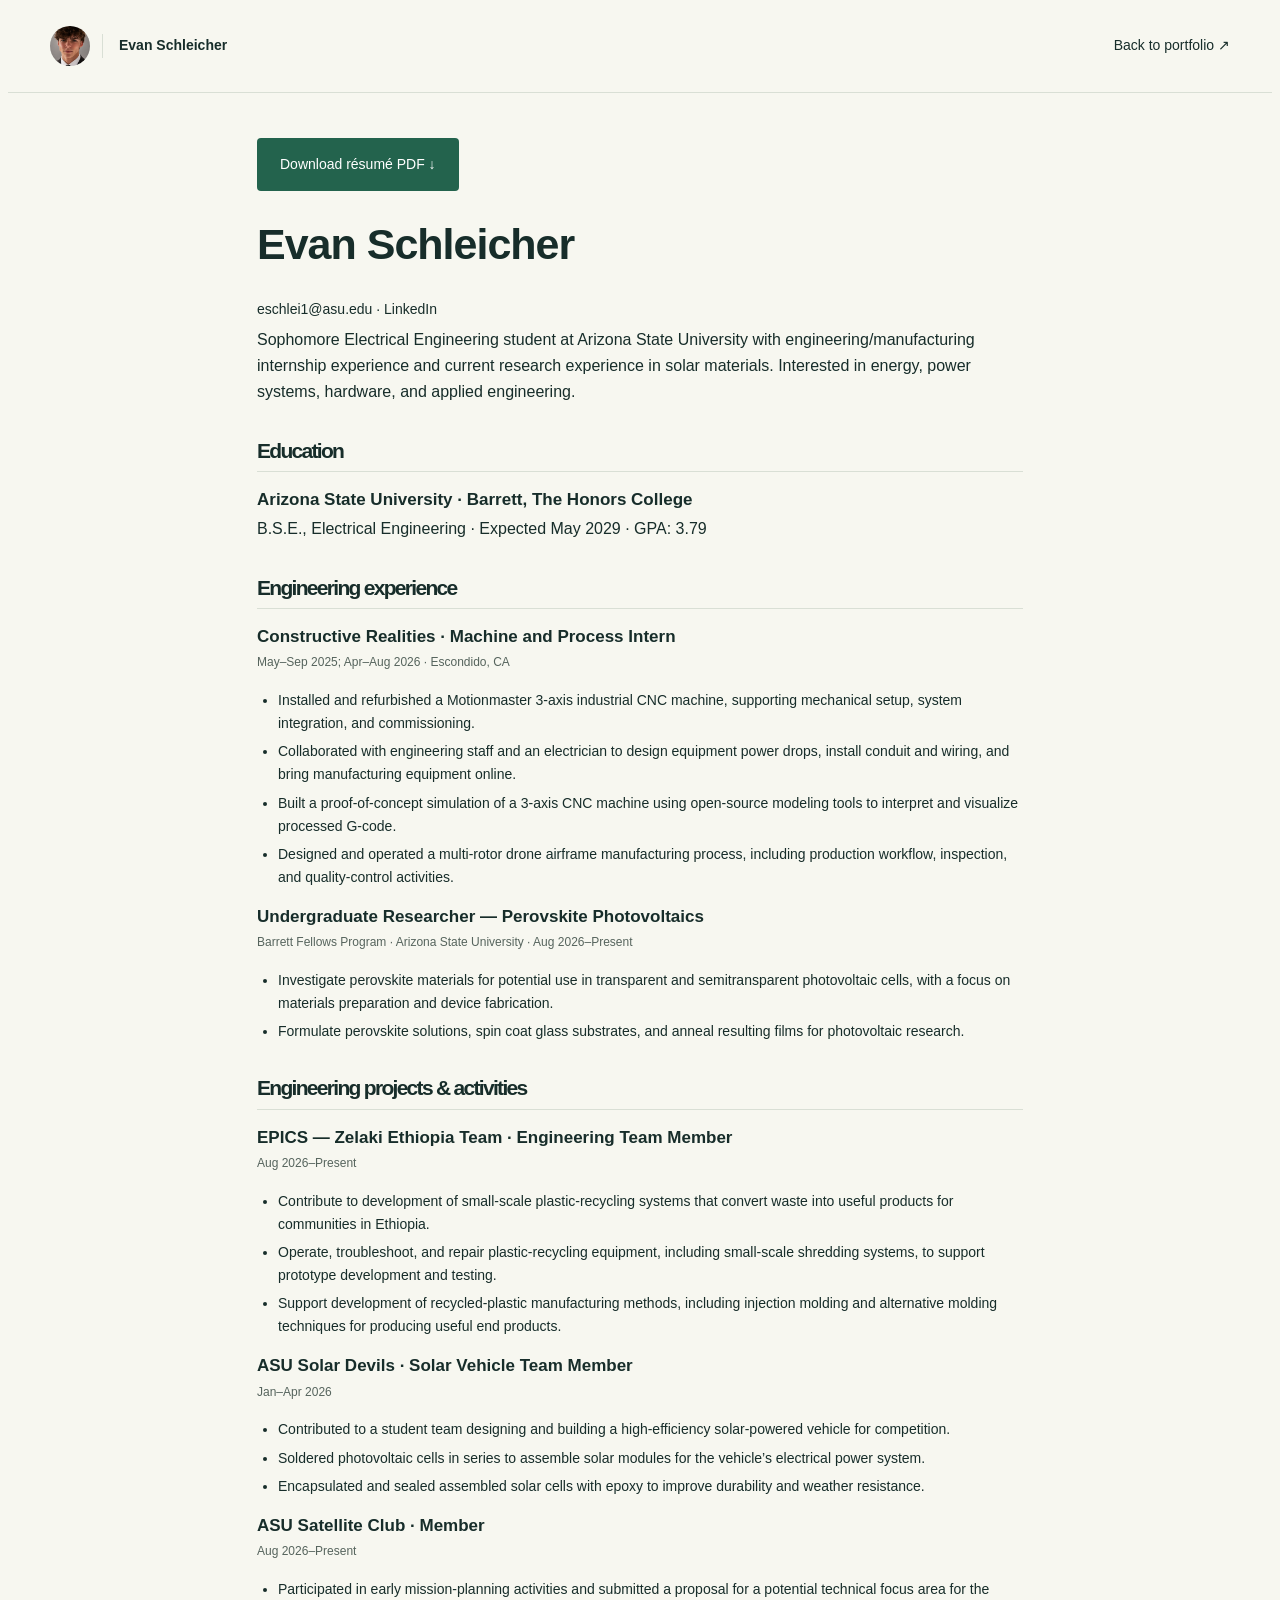
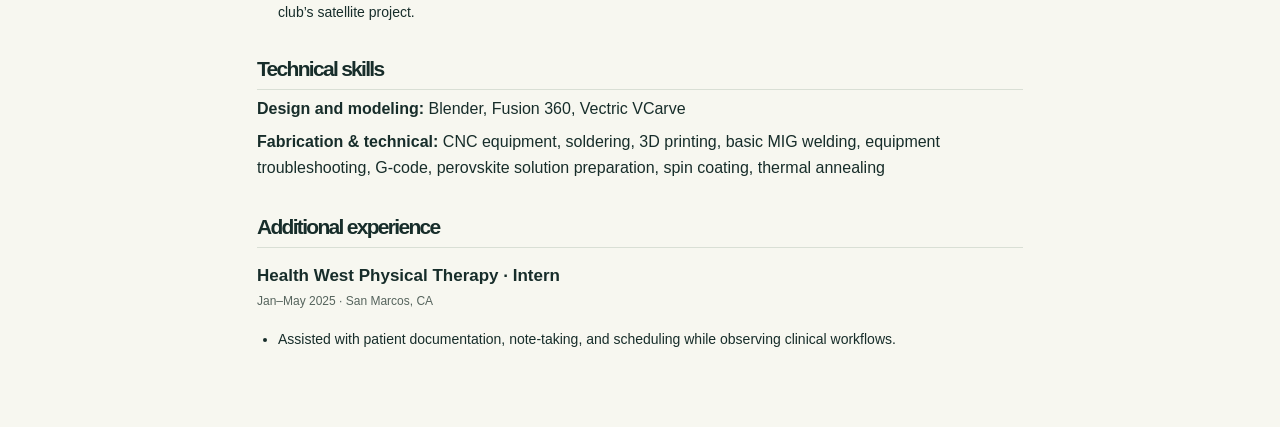
==== commit 4282714a: "Add Evan portrait to introduction and navigation" ====
--- a/resume.html
+++ b/resume.html
@@ -1 +1 @@
-<!doctype html><html lang="en"><head><meta charset="utf-8"><meta name="viewport" content="width=device-width,initial-scale=1"><title>Résumé | Evan Schleicher</title><link rel="stylesheet" href="style.css"></head><body><header><a class="brand" href="index.html">ES<span>Evan Schleicher</span></a><nav><a href="index.html">Back to portfolio ↗</a></nav></header><main class="resume wrap"><a class="button" href="Evan-Schleicher-Resume.pdf" download>Download résumé PDF ↓</a><h1>Evan Schleicher</h1><p class="contact-line"><a href="mailto:eschlei1@asu.edu">eschlei1@asu.edu</a> · <a href="https://www.linkedin.com/in/evan-schleicher">LinkedIn</a></p><p>Sophomore Electrical Engineering student at Arizona State University with engineering/manufacturing internship experience and current research experience in solar materials. Interested in energy, power systems, hardware, and applied engineering.</p><section><h2>Education</h2><h3>Arizona State University · Barrett, The Honors College</h3><p>B.S.E., Electrical Engineering · Expected May 2029 · GPA: 3.76</p></section><h2>Engineering experience</h2><section><h3>Constructive Realities · Machine and Process Intern</h3><p class="date">May–Sep 2025; Apr–Aug 2026 · Escondido, CA</p><ul><li>Installed and refurbished a Motionmaster 3-axis industrial CNC machine, supporting mechanical setup, system integration, and commissioning.</li><li>Collaborated with engineering staff and an electrician to design equipment power drops, install conduit and wiring, and bring manufacturing equipment online.</li><li>Built a proof-of-concept simulation of a 3-axis CNC machine using open-source modeling tools to interpret and visualize processed G-code.</li><li>Designed and operated a multi-rotor drone airframe manufacturing process, including production workflow, inspection, and quality-control activities.</li></ul></section><section><h3>Undergraduate Researcher — Perovskite Photovoltaics</h3><p class="date">Barrett Fellows Program · Arizona State University · Aug 2026–Present</p><ul><li>Investigate perovskite materials for potential use in transparent and semitransparent photovoltaic cells, with a focus on materials preparation and device fabrication.</li><li>Formulate perovskite solutions, spin coat glass substrates, and anneal resulting films for photovoltaic research.</li></ul></section><h2>Engineering projects & activities</h2><section><h3>EPICS — Zelaki Ethiopia Team · Engineering Team Member</h3><p class="date">Aug 2026–Present</p><ul><li>Contribute to development of small-scale plastic-recycling systems that convert waste into useful products for communities in Ethiopia.</li><li>Operate, troubleshoot, and repair plastic-recycling equipment, including small-scale shredding systems, to support prototype development and testing.</li><li>Support development of recycled-plastic manufacturing methods, including injection molding and alternative molding techniques for producing useful end products.</li></ul></section><section><h3>ASU Solar Devils · Solar Vehicle Team Member</h3><p class="date">Jan–Apr 2026</p><ul><li>Contributed to a student team designing and building a high-efficiency solar-powered vehicle for competition.</li><li>Soldered photovoltaic cells in series to assemble solar modules for the vehicle’s electrical power system.</li><li>Encapsulated and sealed assembled solar cells with epoxy to improve durability and weather resistance.</li></ul></section><section><h3>ASU Satellite Club · Member</h3><p class="date">Aug 2026–Present</p><ul><li>Participated in early mission-planning activities and submitted a proposal for a potential technical focus area for the club’s satellite project.</li></ul></section><h2>Technical skills</h2><p><strong>Design and modeling:</strong> Blender, Fusion 360, Vectric VCarve</p><p><strong>Fabrication & technical:</strong> CNC equipment, soldering, 3D printing, basic MIG welding, equipment troubleshooting, G-code, perovskite solution preparation, spin coating, thermal annealing</p><h2>Additional experience</h2><section><h3>Health West Physical Therapy · Intern</h3><p class="date">Jan–May 2025 · San Marcos, CA</p><ul><li>Assisted with patient documentation, note-taking, and scheduling while observing clinical workflows.</li></ul></section></main></body></html>+<!doctype html><html lang="en"><head><meta charset="utf-8"><meta name="viewport" content="width=device-width,initial-scale=1"><title>Résumé | Evan Schleicher</title><link rel="stylesheet" href="style.css?v=20261006-headshot"></head><body><header><a class="brand" href="index.html"><div class="brand-avatar"><img src="evan-headshot.png" alt="" width="40" height="40"></div><span>Evan Schleicher</span></a><nav><a href="index.html">Back to portfolio ↗</a></nav></header><main class="resume wrap"><a class="button" href="Evan-Schleicher-Resume.pdf" download>Download résumé PDF ↓</a><h1>Evan Schleicher</h1><p class="contact-line"><a href="mailto:eschlei1@asu.edu">eschlei1@asu.edu</a> · <a href="https://www.linkedin.com/in/evan-schleicher">LinkedIn</a></p><p>Sophomore Electrical Engineering student at Arizona State University with engineering/manufacturing internship experience and current research experience in solar materials. Interested in energy, power systems, hardware, and applied engineering.</p><section><h2>Education</h2><h3>Arizona State University · Barrett, The Honors College</h3><p>B.S.E., Electrical Engineering · Expected May 2029 · GPA: 3.79</p></section><h2>Engineering experience</h2><section><h3>Constructive Realities · Machine and Process Intern</h3><p class="date">May–Sep 2025; Apr–Aug 2026 · Escondido, CA</p><ul><li>Installed and refurbished a Motionmaster 3-axis industrial CNC machine, supporting mechanical setup, system integration, and commissioning.</li><li>Collaborated with engineering staff and an electrician to design equipment power drops, install conduit and wiring, and bring manufacturing equipment online.</li><li>Built a proof-of-concept simulation of a 3-axis CNC machine using open-source modeling tools to interpret and visualize processed G-code.</li><li>Designed and operated a multi-rotor drone airframe manufacturing process, including production workflow, inspection, and quality-control activities.</li></ul></section><section><h3>Undergraduate Researcher — Perovskite Photovoltaics</h3><p class="date">Barrett Fellows Program · Arizona State University · Aug 2026–Present</p><ul><li>Investigate perovskite materials for potential use in transparent and semitransparent photovoltaic cells, with a focus on materials preparation and device fabrication.</li><li>Formulate perovskite solutions, spin coat glass substrates, and anneal resulting films for photovoltaic research.</li></ul></section><h2>Engineering projects & activities</h2><section><h3>EPICS — Zelaki Ethiopia Team · Engineering Team Member</h3><p class="date">Aug 2026–Present</p><ul><li>Contribute to development of small-scale plastic-recycling systems that convert waste into useful products for communities in Ethiopia.</li><li>Operate, troubleshoot, and repair plastic-recycling equipment, including small-scale shredding systems, to support prototype development and testing.</li><li>Support development of recycled-plastic manufacturing methods, including injection molding and alternative molding techniques for producing useful end products.</li></ul></section><section><h3>ASU Solar Devils · Solar Vehicle Team Member</h3><p class="date">Jan–Apr 2026</p><ul><li>Contributed to a student team designing and building a high-efficiency solar-powered vehicle for competition.</li><li>Soldered photovoltaic cells in series to assemble solar modules for the vehicle’s electrical power system.</li><li>Encapsulated and sealed assembled solar cells with epoxy to improve durability and weather resistance.</li></ul></section><section><h3>ASU Satellite Club · Member</h3><p class="date">Aug 2026–Present</p><ul><li>Participated in early mission-planning activities and submitted a proposal for a potential technical focus area for the club’s satellite project.</li></ul></section><h2>Technical skills</h2><p><strong>Design and modeling:</strong> Blender, Fusion 360, Vectric VCarve</p><p><strong>Fabrication & technical:</strong> CNC equipment, soldering, 3D printing, basic MIG welding, equipment troubleshooting, G-code, perovskite solution preparation, spin coating, thermal annealing</p><h2>Additional experience</h2><section><h3>Health West Physical Therapy · Intern</h3><p class="date">Jan–May 2025 · San Marcos, CA</p><ul><li>Assisted with patient documentation, note-taking, and scheduling while observing clinical workflows.</li></ul></section></main></body></html>
--- a/style.css
+++ b/style.css
@@ -1,26 +1,11 @@
-:root{--ink:#172d2a;--green:#23634d;--paper:#f7f7f0;--line:#d9dfd5;--muted:#56645d;--lime:#d5ed9d}*{box-sizing:border-box}html{scroll-behavior:smooth;scroll-padding-top:95px}body{margin:0;background:var(--paper);color:var(--ink);font-family:Arial,Helvetica,sans-serif;font-size:16px;line-height:1.65}a{color:inherit;text-decoration:none}a:hover{text-decoration:underline}a:focus-visible,summary:focus-visible{outline:3px solid #a85822;outline-offset:5px}.wrap{max-width:1180px;margin:auto;padding-left:42px;padding-right:42px}header{max-width:1264px;margin:auto;display:flex;justify-content:space-between;align-items:center;padding:26px 42px;border-bottom:1px solid var(--line)}.brand{font-size:23px;font-weight:800;letter-spacing:-1px;display:flex;align-items:center;gap:16px}.brand span{font-size:14px;letter-spacing:0;font-weight:600;border-left:1px solid var(--line);padding-left:16px}nav{display:flex;gap:30px;font-size:14px;align-items:center}.nav-contact{border:1px solid var(--line);padding:9px 16px;border-radius:4px}.eyebrow{font:11px/1.5 'Courier New',monospace;letter-spacing:1.6px;font-weight:700}.hero{padding-top:70px;padding-bottom:0}.dot{display:inline-block;width:7px;height:7px;background:var(--green);border-radius:50%;margin-right:8px}h1{font-size:clamp(42px,5.4vw,68px);line-height:1.08;letter-spacing:-3.2px;margin:30px 0}h1 em,h2 em{font-family:Georgia,serif;font-weight:400;color:var(--green)}.hero-bottom{display:flex;justify-content:space-between;align-items:end;gap:40px;margin-top:34px}.hero-bottom p{max-width:550px;font-size:18px;color:var(--muted);margin:0}.button{display:inline-flex;align-items:center;justify-content:space-between;gap:40px;background:var(--green);color:white;padding:15px 23px;font-size:14px;border-radius:4px;white-space:nowrap}.button:hover{background:#174b39;text-decoration:none}.topics{display:flex;justify-content:space-between;gap:20px;border-top:1px solid var(--line);margin-top:55px;padding:20px 0;font:10px/1.5 'Courier New',monospace;letter-spacing:1px;color:var(--muted)}.work{padding-top:85px}.section-heading{display:flex;justify-content:space-between;align-items:end;margin-bottom:35px}.section-heading p{font-size:13px;color:var(--muted)}h2{font-size:43px;letter-spacing:-1.7px;line-height:1.2;margin:12px 0 0}h3{font-size:31px;line-height:1.2;letter-spacing:-.9px;margin:18px 0}.project{display:grid;grid-template-columns:1fr 1fr;border:1px solid var(--line);margin-bottom:30px;background:#fff;border-radius:7px;overflow:hidden}.project-copy{padding:40px}.project-copy>p{color:var(--muted);font-size:15px}.art{position:relative;min-height:390px;overflow:hidden;display:flex;align-items:center;justify-content:center}.art>span{position:absolute;bottom:22px;left:24px;font:10px 'Courier New',monospace;letter-spacing:2px}.art>b{position:absolute;right:22px;top:17px;font:12px 'Courier New',monospace;opacity:.7}.carbon{background:repeating-linear-gradient(45deg,#203631 0,#203631 2px,#233b35 2px,#233b35 4px);color:#c6d6c7}.part{width:215px;height:215px;border:26px solid #90a493;border-radius:35px;transform:rotate(-28deg) skew(8deg,8deg);box-shadow:12px 15px 0 #102b25,20px 23px 40px #0a211a}.part:before,.part:after{content:'';position:absolute;left:67px;top:-44px;width:30px;height:252px;background:#7d9583;border:1px solid #b3c4b0}.part:after{transform:rotate(90deg)}.solar{background:#e7ede4}.layer{position:absolute;width:215px;height:215px;transform:rotate(-30deg) skew(16deg,16deg);border:1px solid #729b78;background:linear-gradient(120deg,#becfaa66,#406c6266);box-shadow:9px 12px 0 #91ac9c33}.l1{margin-top:110px}.l2{margin-top:0;background:linear-gradient(120deg,#d1acb399,#638e6f99)}.l3{margin-top:-110px;background:linear-gradient(120deg,#e6f2ca99,#a1bdab77)}.recycling{background:#e0eac7}.loop{font:270px/1 Georgia,serif;color:#386547;transform:rotate(-20deg)}.flakes{position:absolute;display:flex;gap:8px;bottom:95px;left:45px}.flakes i{display:block;width:18px;height:20px;background:#718952;transform:rotate(24deg)}.flakes i:nth-child(even){transform:rotate(-22deg);background:#a4ba70}.tags{display:flex;flex-wrap:wrap;gap:7px;margin:20px 0}.tags span{font-size:11px;border:1px solid var(--line);padding:4px 9px;border-radius:3px;color:#395248}details{border-top:1px solid var(--line);margin-top:25px}summary{padding-top:17px;font-size:13px;font-weight:600;cursor:pointer;list-style:none;display:flex;justify-content:space-between}summary::-webkit-details-marker{display:none}details[open] summary span{transform:rotate(45deg)}.detail{font-size:14px;color:var(--muted)}.detail ul{padding-left:20px}.detail li{margin:10px 0}.detail a{text-decoration:underline}.dates{font:11px/1.6 'Courier New',monospace}.reverse .art{grid-column:2;grid-row:1}.reverse .project-copy{grid-column:1;grid-row:1}.additional{display:grid;grid-template-columns:1fr 1fr;gap:45px;padding:35px 0;border-bottom:1px solid var(--line)}.additional h3{font-size:25px}.additional p{font-size:15px;color:var(--muted)}.visual-note{font-size:11px;color:var(--muted);margin:20px 0 70px}.about{background:#e9eee3;padding:75px 0}.about-grid{display:grid;grid-template-columns:1fr 1fr;gap:60px}.about h2{font-size:38px}.about p{color:var(--muted);font-size:15px}.about .intro{font-size:19px;color:var(--ink);margin-top:0}.about h3{font-size:16px;letter-spacing:0;margin-top:28px}.text-link{font-size:14px;font-weight:600;display:inline-block;margin-top:10px}.contact{padding-top:80px;padding-bottom:85px}.contact h2{font-size:55px}.contact p{max-width:500px;color:var(--muted);margin:25px 0}.contact .text-link{margin-left:25px}footer{display:flex;justify-content:space-between;gap:20px;padding-top:20px;padding-bottom:25px;border-top:1px solid var(--line);font-size:11px;color:var(--muted)}.skip{position:absolute;top:-100px;padding:10px;background:white;z-index:10}.skip:focus{top:0}.resume{max-width:850px;padding-top:45px;padding-bottom:60px}.resume h1{font-size:43px;letter-spacing:-1px}.resume h2{font-size:21px;border-bottom:1px solid var(--line);padding-bottom:8px;margin-top:32px}.resume h3{font-size:17px;letter-spacing:0;margin-bottom:3px}.resume ul{padding-left:21px}.resume li{margin-bottom:5px}.resume .date{font-size:12px;color:var(--muted)}.print-button{border:0;cursor:pointer;font-family:inherit}.resume .contact-line{font-size:14px}.resume .role{display:flex;justify-content:space-between;align-items:baseline;gap:15px}.resume p{margin:6px 0}.resume li{font-size:14px}@media(max-width:760px){header{padding:18px 22px}.brand span{display:none}nav{gap:17px;font-size:12px}.nav-contact{padding:6px 9px}.wrap{padding-left:24px;padding-right:24px}.hero{padding-top:48px}h1{letter-spacing:-2.7px}.hero-bottom{display:block}.hero-bottom p{font-size:16px}.hero-bottom .button{margin-top:25px}.topics{flex-wrap:wrap;margin-top:35px;font-size:9px}.work{padding-top:48px}.section-heading{display:block}.section-heading p{display:none}h2{font-size:34px}.project{grid-template-columns:1fr}.art{min-height:300px}.project-copy{padding:28px}.reverse .art,.reverse .project-copy{grid-column:auto;grid-row:auto}.project-copy h3{font-size:29px}.additional,.about-grid{grid-template-columns:1fr;gap:22px}.about{padding:50px 0}.about h2{font-size:33px}.contact{padding-top:55px;padding-bottom:55px}.contact h2{font-size:43px}footer{flex-wrap:wrap}.resume .role{display:block}.resume h1{font-size:37px}}@media(prefers-reduced-motion:reduce){html{scroll-behavior:auto}}@media print{header,.print-button,.back-link{display:none!important}body{background:white;color:#111}.resume{max-width:none;padding:0}.resume h1{font-size:28px;margin:0 0 8px}.resume h2{font-size:15px;margin-top:16px}.resume h3{font-size:13px;margin-top:12px}.resume p,.resume li,.resume .contact-line{font-size:10px;line-height:1.4}.resume .date{font-size:10px}.resume ul{margin:5px 0}.resume section{break-inside:avoid}@page{size:letter;margin:0.55in}}
+:root{--ink:#172d2a;--green:#23634d;--paper:#f7f7f0;--line:#d9dfd5;--muted:#56645d;--lime:#d5ed9d}*{box-sizing:border-box}html{scroll-behavior:smooth;scroll-padding-top:95px}body{margin:0;background:var(--paper);color:var(--ink);font-family:Arial,Helvetica,sans-serif;font-size:16px;line-height:1.65}a{color:inherit;text-decoration:none}a:hover{text-decoration:underline}a:focus-visible,summary:focus-visible{outline:3px solid #a85822;outline-offset:5px}.wrap{max-width:1180px;margin:auto;padding-left:42px;padding-right:42px}header{max-width:1264px;margin:auto;display:flex;justify-content:space-between;align-items:center;padding:26px 42px;border-bottom:1px solid var(--line)}.brand{font-size:23px;font-weight:800;letter-spacing:-1px;display:flex;align-items:center;gap:16px}.brand span{font-size:14px;letter-spacing:0;font-weight:600;border-left:1px solid var(--line);padding-left:16px}nav{display:flex;gap:30px;font-size:14px;align-items:center}.nav-contact{border:1px solid var(--line);padding:9px 16px;border-radius:4px}.eyebrow{font:11px/1.5 'Courier New',monospace;letter-spacing:1.6px;font-weight:700}.hero{padding-top:70px;padding-bottom:0}.dot{display:inline-block;width:7px;height:7px;background:var(--green);border-radius:50%;margin-right:8px}h1{font-size:clamp(48px,6.6vw,85px);line-height:1.08;letter-spacing:-4px;margin:30px 0}h1 em,h2 em{font-family:Georgia,serif;font-weight:400;color:var(--green)}.hero-bottom{display:flex;justify-content:space-between;align-items:end;gap:40px;margin-top:34px}.hero-bottom p{max-width:550px;font-size:18px;color:var(--muted);margin:0}.button{display:inline-flex;align-items:center;justify-content:space-between;gap:40px;background:var(--green);color:white;padding:15px 23px;font-size:14px;border-radius:4px;white-space:nowrap}.button:hover{background:#174b39;text-decoration:none}.topics{display:flex;justify-content:space-between;gap:20px;border-top:1px solid var(--line);margin-top:55px;padding:20px 0;font:10px/1.5 'Courier New',monospace;letter-spacing:1px;color:var(--muted)}.work{padding-top:85px}.section-heading{display:flex;justify-content:space-between;align-items:end;margin-bottom:35px}.section-heading p{font-size:13px;color:var(--muted)}h2{font-size:43px;letter-spacing:-1.7px;line-height:1.2;margin:12px 0 0}h3{font-size:31px;line-height:1.2;letter-spacing:-.9px;margin:18px 0}.project{display:grid;grid-template-columns:1fr 1fr;border:1px solid var(--line);margin-bottom:30px;background:#fff;border-radius:7px;overflow:hidden}.project-copy{padding:40px}.project-copy>p{color:var(--muted);font-size:15px}.art{position:relative;min-height:390px;overflow:hidden;display:flex;align-items:center;justify-content:center}.art>span{position:absolute;bottom:22px;left:24px;font:10px 'Courier New',monospace;letter-spacing:2px}.art>b{position:absolute;right:22px;top:17px;font:12px 'Courier New',monospace;opacity:.7}.carbon{background:repeating-linear-gradient(45deg,#203631 0,#203631 2px,#233b35 2px,#233b35 4px);color:#c6d6c7}.part{width:215px;height:215px;border:26px solid #90a493;border-radius:35px;transform:rotate(-28deg) skew(8deg,8deg);box-shadow:12px 15px 0 #102b25,20px 23px 40px #0a211a}.part:before,.part:after{content:'';position:absolute;left:67px;top:-44px;width:30px;height:252px;background:#7d9583;border:1px solid #b3c4b0}.part:after{transform:rotate(90deg)}.solar{background:#e7ede4}.layer{position:absolute;width:215px;height:215px;transform:rotate(-30deg) skew(16deg,16deg);border:1px solid #729b78;background:linear-gradient(120deg,#becfaa66,#406c6266);box-shadow:9px 12px 0 #91ac9c33}.l1{margin-top:110px}.l2{margin-top:0;background:linear-gradient(120deg,#d1acb399,#638e6f99)}.l3{margin-top:-110px;background:linear-gradient(120deg,#e6f2ca99,#a1bdab77)}.recycling{background:#e0eac7}.loop{font:270px/1 Georgia,serif;color:#386547;transform:rotate(-20deg)}.flakes{position:absolute;display:flex;gap:8px;bottom:95px;left:45px}.flakes i{display:block;width:18px;height:20px;background:#718952;transform:rotate(24deg)}.flakes i:nth-child(even){transform:rotate(-22deg);background:#a4ba70}.tags{display:flex;flex-wrap:wrap;gap:7px;margin:20px 0}.tags span{font-size:11px;border:1px solid var(--line);padding:4px 9px;border-radius:3px;color:#395248}details{border-top:1px solid var(--line);margin-top:25px}summary{padding-top:17px;font-size:13px;font-weight:600;cursor:pointer;list-style:none;display:flex;justify-content:space-between}summary::-webkit-details-marker{display:none}details[open] summary span{transform:rotate(45deg)}.detail{font-size:14px;color:var(--muted)}.detail ul{padding-left:20px}.detail li{margin:10px 0}.detail a{text-decoration:underline}.dates{font:11px/1.6 'Courier New',monospace}.reverse .art{grid-column:2;grid-row:1}.reverse .project-copy{grid-column:1;grid-row:1}.additional{display:grid;grid-template-columns:1fr 1fr;gap:45px;padding:35px 0;border-bottom:1px solid var(--line)}.additional h3{font-size:25px}.additional p{font-size:15px;color:var(--muted)}.visual-note{font-size:11px;color:var(--muted);margin:20px 0 70px}.about{background:#e9eee3;padding:75px 0}.about-grid{display:grid;grid-template-columns:1fr 1fr;gap:60px}.about h2{font-size:38px}.about p{color:var(--muted);font-size:15px}.about .intro{font-size:19px;color:var(--ink);margin-top:0}.about h3{font-size:16px;letter-spacing:0;margin-top:28px}.text-link{font-size:14px;font-weight:600;display:inline-block;margin-top:10px}.contact{padding-top:80px;padding-bottom:85px}.contact h2{font-size:55px}.contact p{max-width:500px;color:var(--muted);margin:25px 0}.contact .text-link{margin-left:25px}footer{display:flex;justify-content:space-between;gap:20px;padding-top:20px;padding-bottom:25px;border-top:1px solid var(--line);font-size:11px;color:var(--muted)}.skip{position:absolute;top:-100px;padding:10px;background:white;z-index:10}.skip:focus{top:0}.resume{max-width:850px;padding-top:45px;padding-bottom:60px}.resume h1{font-size:43px;letter-spacing:-1px}.resume h2{font-size:21px;border-bottom:1px solid var(--line);padding-bottom:8px;margin-top:32px}.resume h3{font-size:17px;letter-spacing:0;margin-bottom:3px}.resume ul{padding-left:21px}.resume li{margin-bottom:5px}.resume .date{font-size:12px;color:var(--muted)}.print-button{border:0;cursor:pointer;font-family:inherit}.resume .contact-line{font-size:14px}.resume .role{display:flex;justify-content:space-between;align-items:baseline;gap:15px}.resume p{margin:6px 0}.resume li{font-size:14px}@media(max-width:760px){header{padding:18px 22px}.brand span{display:none}nav{gap:17px;font-size:12px}.nav-contact{padding:6px 9px}.wrap{padding-left:24px;padding-right:24px}.hero{padding-top:48px}h1{letter-spacing:-2.7px}.hero-bottom{display:block}.hero-bottom p{font-size:16px}.hero-bottom .button{margin-top:25px}.topics{flex-wrap:wrap;margin-top:35px;font-size:9px}.work{padding-top:48px}.section-heading{display:block}.section-heading p{display:none}h2{font-size:34px}.project{grid-template-columns:1fr}.art{min-height:300px}.project-copy{padding:28px}.reverse .art,.reverse .project-copy{grid-column:auto;grid-row:auto}.project-copy h3{font-size:29px}.additional,.about-grid{grid-template-columns:1fr;gap:22px}.about{padding:50px 0}.about h2{font-size:33px}.contact{padding-top:55px;padding-bottom:55px}.contact h2{font-size:43px}footer{flex-wrap:wrap}.resume .role{display:block}.resume h1{font-size:37px}}@media(prefers-reduced-motion:reduce){html{scroll-behavior:auto}}@media print{header,.print-button,.back-link{display:none!important}body{background:white;color:#111}.resume{max-width:none;padding:0}.resume h1{font-size:28px;margin:0 0 8px}.resume h2{font-size:15px;margin-top:16px}.resume h3{font-size:13px;margin-top:12px}.resume p,.resume li,.resume .contact-line{font-size:10px;line-height:1.4}.resume .date{font-size:10px}.resume ul{margin:5px 0}.resume section{break-inside:avoid}@page{size:letter;margin:0.55in}}
 
-.research-photo{margin:0;display:flex;flex-direction:column;background:#e7ede4}.research-photo a{display:block;width:100%}.research-photo img{display:block;width:100%;object-fit:cover;object-position:center 55%}.research-photo figcaption{padding:16px 22px;font-size:12px;line-height:1.5;color:var(--ink)}
+.research-photo{margin:0;display:flex;flex-direction:column;background:#e7ede4}.research-photo a{display:block;width:100%}.research-photo img{display:block;width:100%;height:460px;object-fit:cover;object-position:center 55%}.research-photo figcaption{padding:16px 22px;font-size:12px;line-height:1.5;color:var(--ink)}@media(max-width:760px){.research-photo img{height:400px}}
 
 .research-gallery{display:grid;grid-template-columns:1fr 1fr;gap:24px;margin:-6px 0 45px}.research-gallery figure{margin:0;background:white;border:1px solid var(--line);border-radius:7px;overflow:hidden}.research-gallery img{display:block;width:100%;height:380px;object-fit:cover;object-position:center}.research-gallery figcaption{padding:18px 22px;font-size:13px;color:var(--muted)}.research-gallery strong{color:var(--ink)}@media(max-width:760px){.research-gallery{grid-template-columns:1fr}.research-gallery img{height:360px}}
 
 .solar-feature{display:grid;grid-template-columns:1fr 1fr;gap:40px;background:#e9eee3;border:1px solid var(--line);border-left:5px solid var(--green);border-radius:7px;padding:34px;margin:35px 0}.solar-feature h3{font-size:30px}.solar-feature h4{margin:0 0 16px;font-size:18px}.solar-feature p,.solar-feature li{font-size:15px;color:var(--muted)}.solar-feature ul{padding-left:20px}.solar-feature li{margin-bottom:12px}.satellite-note{padding:15px 0 25px;border-bottom:1px solid var(--line)}.satellite-note h3{font-size:24px}.satellite-note p{font-size:15px;color:var(--muted);max-width:800px}@media(max-width:760px){.solar-feature{grid-template-columns:1fr;gap:15px;padding:25px}}
 
-.contributions{border-top:1px solid var(--line);margin-top:25px;padding-top:17px}.contributions h4{margin:0 0 12px;font-size:15px}.photo-carousel{background:#e7ede4;min-width:0}.reverse .photo-carousel{grid-column:2;grid-row:1}.slide{margin:0}.slide[hidden]{display:none}.slide a{display:block}.slide img{display:block;width:100%;object-fit:cover;object-position:center 55%}.project .research-photo{align-self:start}.project .art.recycling{height:390px;align-self:start}@media(max-width:760px){.reverse .photo-carousel{grid-column:auto;grid-row:auto}}
-
-/* Overlay chevrons + caption bar inside the carousel image box */
-.slides{position:relative;display:flex}.slide{margin:0;width:100%}.slide a{display:block;cursor:zoom-in}.slide img{display:block;width:100%;flex:none}.chevron{position:absolute;top:50%;transform:translateY(-50%);z-index:2;width:46px;height:46px;border:0;border-radius:50%;background:rgba(255,255,255,.88);color:var(--green);font-size:30px;line-height:1;padding:0;cursor:pointer;display:inline-flex;align-items:center;justify-content:center;box-shadow:0 1px 4px rgba(23,45,42,.25);transition:background .15s ease,transform .15s ease}.chevron:hover{background:#fff;transform:translateY(-50%) scale(1.08)}.chevron:focus-visible{outline:3px solid #a85822;outline-offset:3px}.chevron[data-prev]{left:14px}.chevron[data-next]{right:14px}.carousel-caption{display:flex;justify-content:space-between;align-items:baseline;gap:18px;padding:14px 22px;font-size:12px;line-height:1.5}.caption-text{color:var(--muted)}.slide-count{font:12px monospace;white-space:nowrap}
-.slides:has(.slide:only-of-type) .chevron{display:none}
-
-/* Images flex to the height of the adjacent text column */
-.project .photo-carousel,.project .research-photo{display:flex;flex-direction:column;min-height:0}
-.project .slides{flex:1;min-height:0}
-.slide a{display:flex;height:100%}
-.slide img{width:100%;height:100%;object-fit:cover;object-position:center}
-.project .research-photo a{display:flex;flex:1;min-height:0}
-.project .research-photo img{width:100%;height:100%;object-fit:cover;object-position:center}
-.project .research-photo figcaption{flex:none}
-@media(max-width:760px){.slide img,.project .research-photo img{height:340px;object-fit:cover}}
-
-/* Lightbox modal */
-.lightbox{position:fixed;inset:0;z-index:100;display:flex;align-items:center;justify-content:center;padding:4vmin}.lightbox[hidden]{display:none}.lightbox-backdrop{position:absolute;inset:0;background:rgba(12,20,18,.82)}.lightbox-content{position:relative;margin:0;max-width:92vw;max-height:88vh;display:flex;flex-direction:column;align-items:center;gap:12px}.lightbox-content img{max-width:92vw;max-height:80vh;object-fit:contain;box-shadow:0 18px 60px rgba(0,0,0,.5)}.lightbox-content figcaption{color:#e6ece4;font-size:13px;text-align:center;padding:0 40px}.lightbox-close{position:absolute;top:-16px;right:-16px;width:44px;height:44px;border:0;border-radius:50%;background:rgba(255,255,255,.92);color:var(--ink);font-size:18px;cursor:pointer;display:inline-flex;align-items:center;justify-content:center;box-shadow:0 1px 6px rgba(0,0,0,.4)}.lightbox-close:hover{background:#fff}.lightbox-close:focus-visible{outline:3px solid #a85822;outline-offset:3px}@media(max-width:760px){.lightbox{padding:6vmin}.lightbox-content img{max-width:88vw;max-height:78vh}.lightbox-close{top:-10px;right:-6px}}
+.contributions{border-top:1px solid var(--line);margin-top:25px;padding-top:17px}.contributions h4{margin:0 0 12px;font-size:15px}.photo-carousel{background:#e7ede4;min-width:0}.reverse .photo-carousel{grid-column:2;grid-row:1}.slide{margin:0}.slide[hidden]{display:none}.slide a{display:block}.slide img{display:block;width:100%;height:460px;object-fit:cover;object-position:center 55%}.slide figcaption{padding:16px 22px;min-height:72px;font-size:12px;line-height:1.5}.carousel-controls{display:flex;justify-content:center;align-items:center;gap:12px;padding:5px 16px 18px}.carousel-controls button{background:var(--paper);border:1px solid #aab8aa;border-radius:4px;padding:8px 12px;cursor:pointer;color:var(--ink);font:12px Arial,sans-serif}.carousel-controls button:focus-visible{outline:3px solid #a85822;outline-offset:3px}.slide-count{font:12px monospace}.project .research-photo{align-self:start}.project .art.recycling{height:390px;align-self:start}@media(max-width:760px){.reverse .photo-carousel{grid-column:auto;grid-row:auto}.slide img{height:400px}}
+.brand{display:flex;align-items:center;gap:12px}.brand .brand-avatar{display:block;width:40px;height:40px;aspect-ratio:1;object-fit:cover;object-position:center 32%;border-radius:50%;transform:scale(1);}.hero-layout{display:grid;grid-template-columns:minmax(0,1fr) 300px;gap:45px;align-items:center}.hero-introduction{min-width:0}.hero-portrait{margin:0;border-radius:12px;overflow:hidden;box-shadow:0 12px 32px #20352a18}.hero-portrait img{display:block;width:100%;height:auto}.hero-layout h1{font-size:clamp(44px,5.2vw,68px)}.hero-layout .hero-bottom{display:block}.hero-layout .hero-bottom .button{margin-top:22px}@media(max-width:760px){.hero-layout{grid-template-columns:1fr;gap:30px}.hero-portrait{width:230px;max-width:100%;justify-self:center}.hero-layout h1{font-size:clamp(42px,8vw,60px)}.brand .brand-avatar{width:36px;height:36px}}
+.brand .brand-avatar{overflow:hidden;flex-shrink:0}.brand-avatar img{display:block;width:100%;height:100%;object-fit:cover;object-position:center 25%;transform:scale(1.65)}
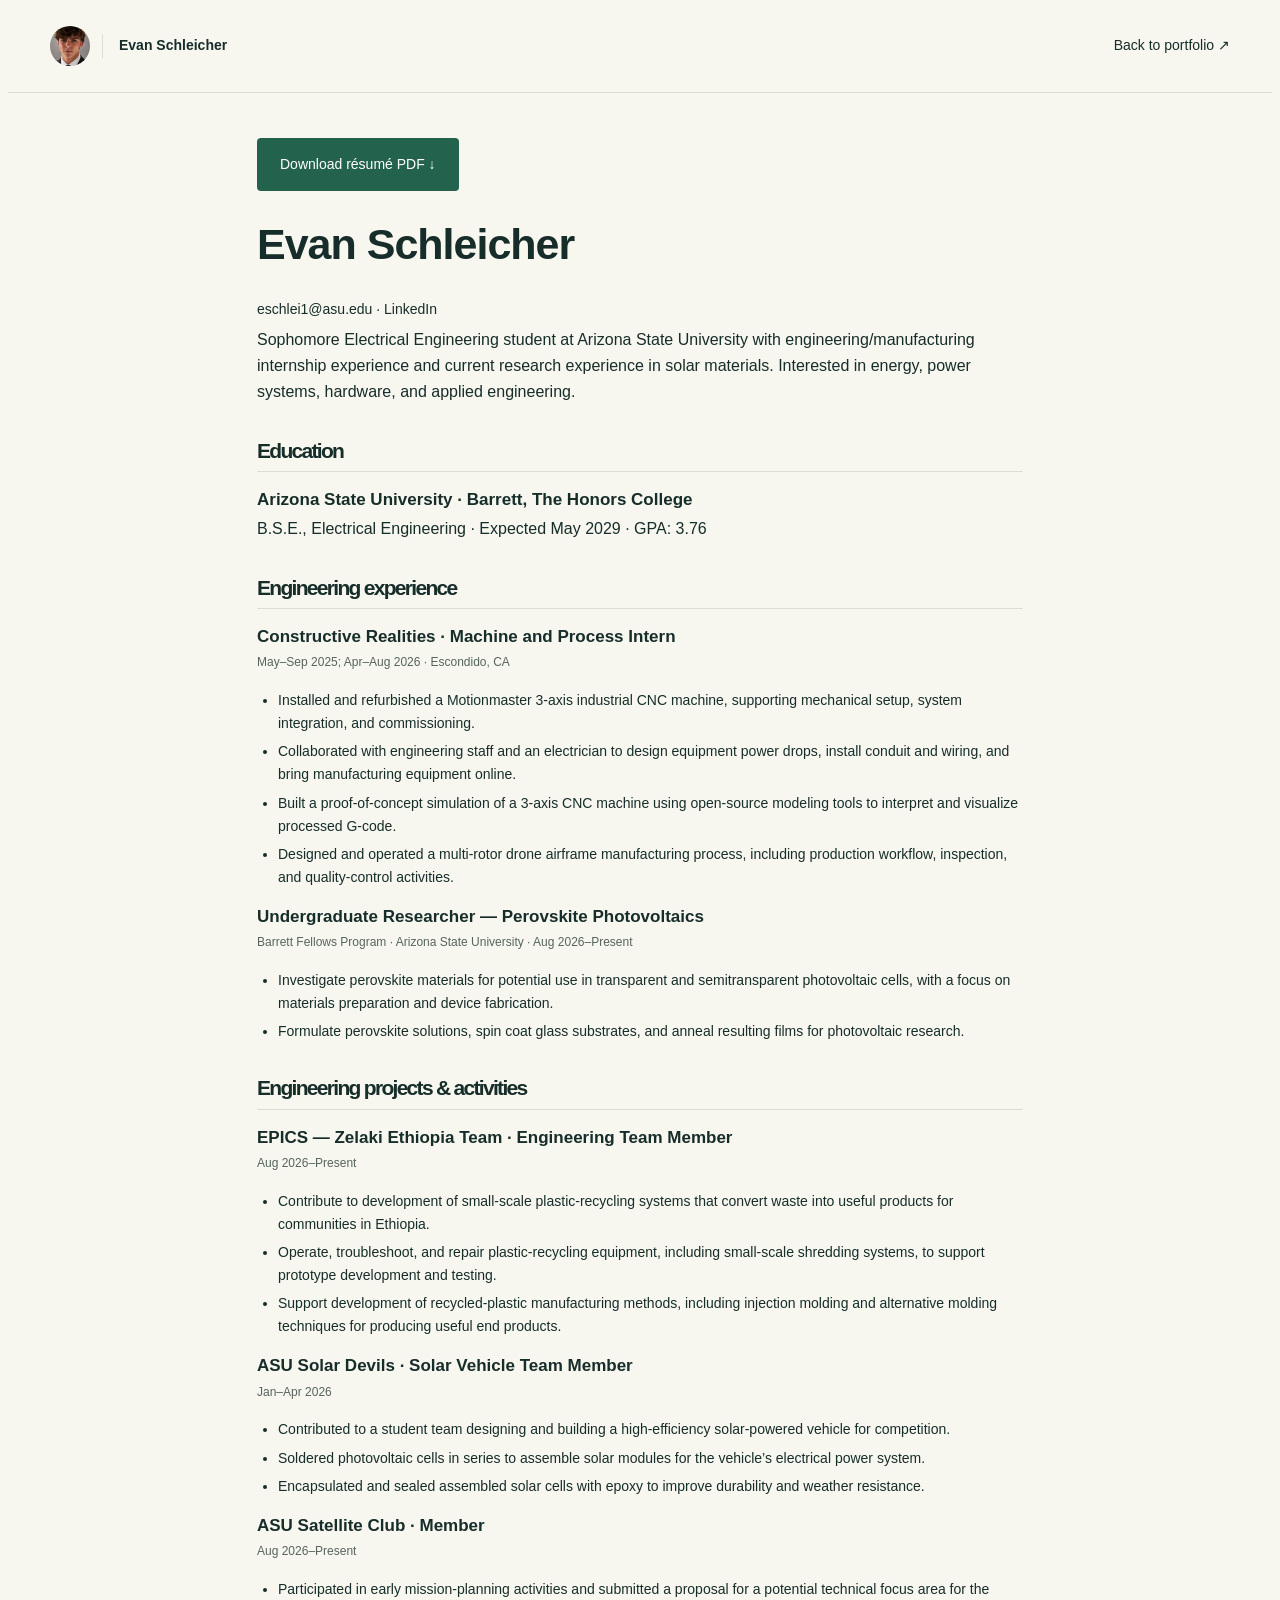
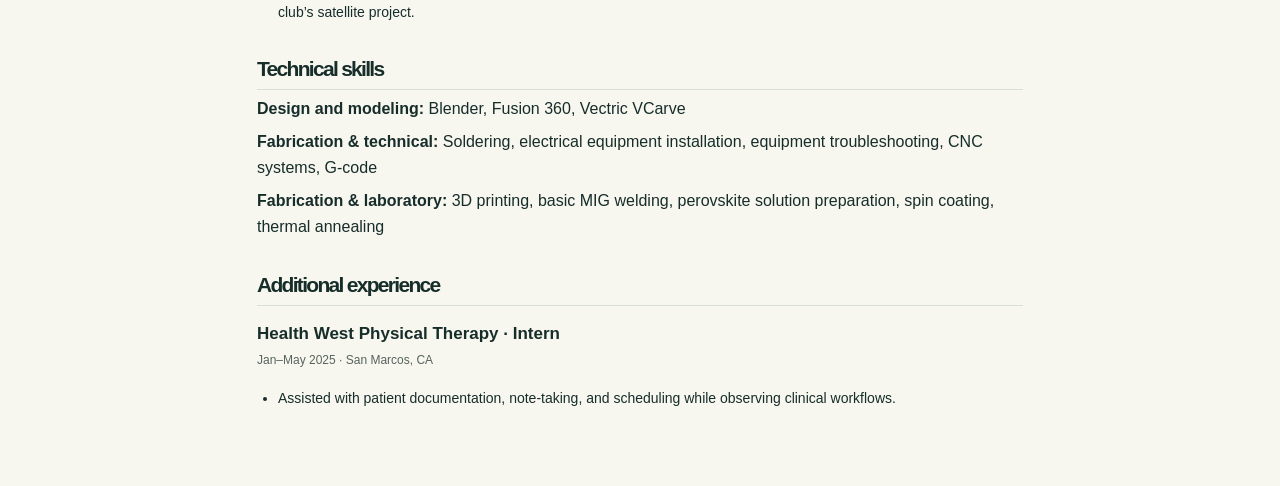
==== commit becf11c7: "Update résumé PDF, GPA and technical skills" ====
--- a/resume.html
+++ b/resume.html
@@ -1 +1 @@
-<!doctype html><html lang="en"><head><meta charset="utf-8"><meta name="viewport" content="width=device-width,initial-scale=1"><title>Résumé | Evan Schleicher</title><link rel="stylesheet" href="style.css?v=20261006-headshot"></head><body><header><a class="brand" href="index.html"><div class="brand-avatar"><img src="evan-headshot.png" alt="" width="40" height="40"></div><span>Evan Schleicher</span></a><nav><a href="index.html">Back to portfolio ↗</a></nav></header><main class="resume wrap"><a class="button" href="Evan-Schleicher-Resume.pdf" download>Download résumé PDF ↓</a><h1>Evan Schleicher</h1><p class="contact-line"><a href="mailto:eschlei1@asu.edu">eschlei1@asu.edu</a> · <a href="https://www.linkedin.com/in/evan-schleicher">LinkedIn</a></p><p>Sophomore Electrical Engineering student at Arizona State University with engineering/manufacturing internship experience and current research experience in solar materials. Interested in energy, power systems, hardware, and applied engineering.</p><section><h2>Education</h2><h3>Arizona State University · Barrett, The Honors College</h3><p>B.S.E., Electrical Engineering · Expected May 2029 · GPA: 3.79</p></section><h2>Engineering experience</h2><section><h3>Constructive Realities · Machine and Process Intern</h3><p class="date">May–Sep 2025; Apr–Aug 2026 · Escondido, CA</p><ul><li>Installed and refurbished a Motionmaster 3-axis industrial CNC machine, supporting mechanical setup, system integration, and commissioning.</li><li>Collaborated with engineering staff and an electrician to design equipment power drops, install conduit and wiring, and bring manufacturing equipment online.</li><li>Built a proof-of-concept simulation of a 3-axis CNC machine using open-source modeling tools to interpret and visualize processed G-code.</li><li>Designed and operated a multi-rotor drone airframe manufacturing process, including production workflow, inspection, and quality-control activities.</li></ul></section><section><h3>Undergraduate Researcher — Perovskite Photovoltaics</h3><p class="date">Barrett Fellows Program · Arizona State University · Aug 2026–Present</p><ul><li>Investigate perovskite materials for potential use in transparent and semitransparent photovoltaic cells, with a focus on materials preparation and device fabrication.</li><li>Formulate perovskite solutions, spin coat glass substrates, and anneal resulting films for photovoltaic research.</li></ul></section><h2>Engineering projects & activities</h2><section><h3>EPICS — Zelaki Ethiopia Team · Engineering Team Member</h3><p class="date">Aug 2026–Present</p><ul><li>Contribute to development of small-scale plastic-recycling systems that convert waste into useful products for communities in Ethiopia.</li><li>Operate, troubleshoot, and repair plastic-recycling equipment, including small-scale shredding systems, to support prototype development and testing.</li><li>Support development of recycled-plastic manufacturing methods, including injection molding and alternative molding techniques for producing useful end products.</li></ul></section><section><h3>ASU Solar Devils · Solar Vehicle Team Member</h3><p class="date">Jan–Apr 2026</p><ul><li>Contributed to a student team designing and building a high-efficiency solar-powered vehicle for competition.</li><li>Soldered photovoltaic cells in series to assemble solar modules for the vehicle’s electrical power system.</li><li>Encapsulated and sealed assembled solar cells with epoxy to improve durability and weather resistance.</li></ul></section><section><h3>ASU Satellite Club · Member</h3><p class="date">Aug 2026–Present</p><ul><li>Participated in early mission-planning activities and submitted a proposal for a potential technical focus area for the club’s satellite project.</li></ul></section><h2>Technical skills</h2><p><strong>Design and modeling:</strong> Blender, Fusion 360, Vectric VCarve</p><p><strong>Fabrication & technical:</strong> CNC equipment, soldering, 3D printing, basic MIG welding, equipment troubleshooting, G-code, perovskite solution preparation, spin coating, thermal annealing</p><h2>Additional experience</h2><section><h3>Health West Physical Therapy · Intern</h3><p class="date">Jan–May 2025 · San Marcos, CA</p><ul><li>Assisted with patient documentation, note-taking, and scheduling while observing clinical workflows.</li></ul></section></main></body></html>+<!doctype html><html lang="en"><head><meta charset="utf-8"><meta name="viewport" content="width=device-width,initial-scale=1"><title>Résumé | Evan Schleicher</title><link rel="stylesheet" href="style.css?v=20261006-headshot"></head><body><header><a class="brand" href="index.html"><div class="brand-avatar"><img src="evan-headshot.png" alt="" width="40" height="40"></div><span>Evan Schleicher</span></a><nav><a href="index.html">Back to portfolio ↗</a></nav></header><main class="resume wrap"><a class="button" href="Evan-Schleicher-Resume.pdf?v=20261006-latest" download>Download résumé PDF ↓</a><h1>Evan Schleicher</h1><p class="contact-line"><a href="mailto:eschlei1@asu.edu">eschlei1@asu.edu</a> · <a href="https://www.linkedin.com/in/evan-schleicher">LinkedIn</a></p><p>Sophomore Electrical Engineering student at Arizona State University with engineering/manufacturing internship experience and current research experience in solar materials. Interested in energy, power systems, hardware, and applied engineering.</p><section><h2>Education</h2><h3>Arizona State University · Barrett, The Honors College</h3><p>B.S.E., Electrical Engineering · Expected May 2029 · GPA: 3.76</p></section><h2>Engineering experience</h2><section><h3>Constructive Realities · Machine and Process Intern</h3><p class="date">May–Sep 2025; Apr–Aug 2026 · Escondido, CA</p><ul><li>Installed and refurbished a Motionmaster 3-axis industrial CNC machine, supporting mechanical setup, system integration, and commissioning.</li><li>Collaborated with engineering staff and an electrician to design equipment power drops, install conduit and wiring, and bring manufacturing equipment online.</li><li>Built a proof-of-concept simulation of a 3-axis CNC machine using open-source modeling tools to interpret and visualize processed G-code.</li><li>Designed and operated a multi-rotor drone airframe manufacturing process, including production workflow, inspection, and quality-control activities.</li></ul></section><section><h3>Undergraduate Researcher — Perovskite Photovoltaics</h3><p class="date">Barrett Fellows Program · Arizona State University · Aug 2026–Present</p><ul><li>Investigate perovskite materials for potential use in transparent and semitransparent photovoltaic cells, with a focus on materials preparation and device fabrication.</li><li>Formulate perovskite solutions, spin coat glass substrates, and anneal resulting films for photovoltaic research.</li></ul></section><h2>Engineering projects & activities</h2><section><h3>EPICS — Zelaki Ethiopia Team · Engineering Team Member</h3><p class="date">Aug 2026–Present</p><ul><li>Contribute to development of small-scale plastic-recycling systems that convert waste into useful products for communities in Ethiopia.</li><li>Operate, troubleshoot, and repair plastic-recycling equipment, including small-scale shredding systems, to support prototype development and testing.</li><li>Support development of recycled-plastic manufacturing methods, including injection molding and alternative molding techniques for producing useful end products.</li></ul></section><section><h3>ASU Solar Devils · Solar Vehicle Team Member</h3><p class="date">Jan–Apr 2026</p><ul><li>Contributed to a student team designing and building a high-efficiency solar-powered vehicle for competition.</li><li>Soldered photovoltaic cells in series to assemble solar modules for the vehicle’s electrical power system.</li><li>Encapsulated and sealed assembled solar cells with epoxy to improve durability and weather resistance.</li></ul></section><section><h3>ASU Satellite Club · Member</h3><p class="date">Aug 2026–Present</p><ul><li>Participated in early mission-planning activities and submitted a proposal for a potential technical focus area for the club’s satellite project.</li></ul></section><h2>Technical skills</h2><p><strong>Design and modeling:</strong> Blender, Fusion 360, Vectric VCarve</p><p><strong>Fabrication & technical:</strong> Soldering, electrical equipment installation, equipment troubleshooting, CNC systems, G-code</p><p><strong>Fabrication & laboratory:</strong> 3D printing, basic MIG welding, perovskite solution preparation, spin coating, thermal annealing</p><h2>Additional experience</h2><section><h3>Health West Physical Therapy · Intern</h3><p class="date">Jan–May 2025 · San Marcos, CA</p><ul><li>Assisted with patient documentation, note-taking, and scheduling while observing clinical workflows.</li></ul></section></main></body></html>
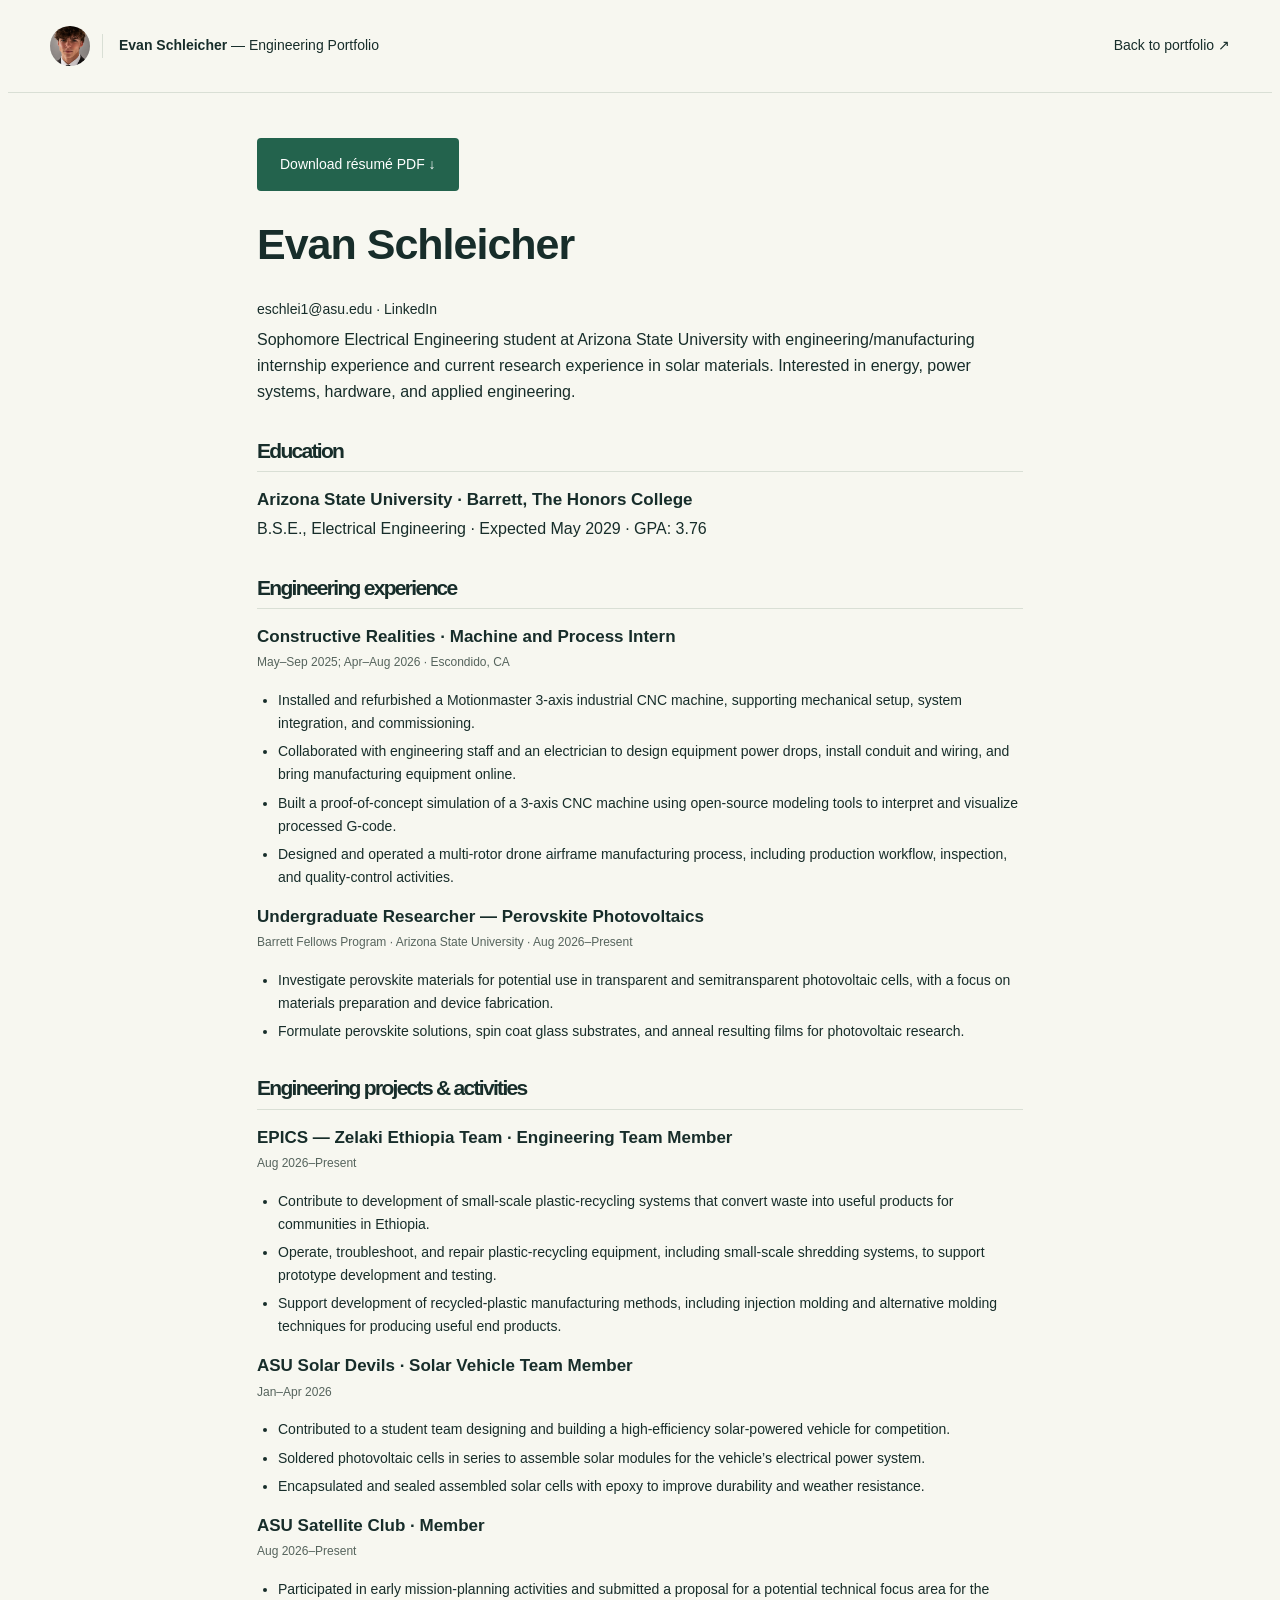
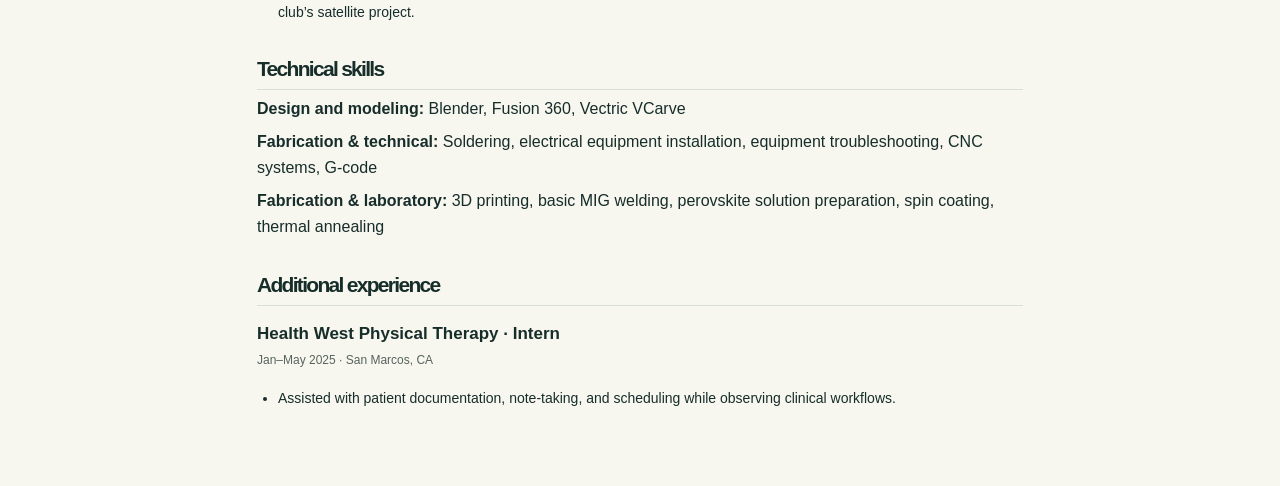
==== commit e3d99070: "Restore photo galleries and revision while retaining latest updates" ====
--- a/resume.html
+++ b/resume.html
@@ -1 +1 @@
-<!doctype html><html lang="en"><head><meta charset="utf-8"><meta name="viewport" content="width=device-width,initial-scale=1"><title>Résumé | Evan Schleicher</title><link rel="stylesheet" href="style.css?v=20261006-headshot"></head><body><header><a class="brand" href="index.html"><div class="brand-avatar"><img src="evan-headshot.png" alt="" width="40" height="40"></div><span>Evan Schleicher</span></a><nav><a href="index.html">Back to portfolio ↗</a></nav></header><main class="resume wrap"><a class="button" href="Evan-Schleicher-Resume.pdf?v=20261006-latest" download>Download résumé PDF ↓</a><h1>Evan Schleicher</h1><p class="contact-line"><a href="mailto:eschlei1@asu.edu">eschlei1@asu.edu</a> · <a href="https://www.linkedin.com/in/evan-schleicher">LinkedIn</a></p><p>Sophomore Electrical Engineering student at Arizona State University with engineering/manufacturing internship experience and current research experience in solar materials. Interested in energy, power systems, hardware, and applied engineering.</p><section><h2>Education</h2><h3>Arizona State University · Barrett, The Honors College</h3><p>B.S.E., Electrical Engineering · Expected May 2029 · GPA: 3.76</p></section><h2>Engineering experience</h2><section><h3>Constructive Realities · Machine and Process Intern</h3><p class="date">May–Sep 2025; Apr–Aug 2026 · Escondido, CA</p><ul><li>Installed and refurbished a Motionmaster 3-axis industrial CNC machine, supporting mechanical setup, system integration, and commissioning.</li><li>Collaborated with engineering staff and an electrician to design equipment power drops, install conduit and wiring, and bring manufacturing equipment online.</li><li>Built a proof-of-concept simulation of a 3-axis CNC machine using open-source modeling tools to interpret and visualize processed G-code.</li><li>Designed and operated a multi-rotor drone airframe manufacturing process, including production workflow, inspection, and quality-control activities.</li></ul></section><section><h3>Undergraduate Researcher — Perovskite Photovoltaics</h3><p class="date">Barrett Fellows Program · Arizona State University · Aug 2026–Present</p><ul><li>Investigate perovskite materials for potential use in transparent and semitransparent photovoltaic cells, with a focus on materials preparation and device fabrication.</li><li>Formulate perovskite solutions, spin coat glass substrates, and anneal resulting films for photovoltaic research.</li></ul></section><h2>Engineering projects & activities</h2><section><h3>EPICS — Zelaki Ethiopia Team · Engineering Team Member</h3><p class="date">Aug 2026–Present</p><ul><li>Contribute to development of small-scale plastic-recycling systems that convert waste into useful products for communities in Ethiopia.</li><li>Operate, troubleshoot, and repair plastic-recycling equipment, including small-scale shredding systems, to support prototype development and testing.</li><li>Support development of recycled-plastic manufacturing methods, including injection molding and alternative molding techniques for producing useful end products.</li></ul></section><section><h3>ASU Solar Devils · Solar Vehicle Team Member</h3><p class="date">Jan–Apr 2026</p><ul><li>Contributed to a student team designing and building a high-efficiency solar-powered vehicle for competition.</li><li>Soldered photovoltaic cells in series to assemble solar modules for the vehicle’s electrical power system.</li><li>Encapsulated and sealed assembled solar cells with epoxy to improve durability and weather resistance.</li></ul></section><section><h3>ASU Satellite Club · Member</h3><p class="date">Aug 2026–Present</p><ul><li>Participated in early mission-planning activities and submitted a proposal for a potential technical focus area for the club’s satellite project.</li></ul></section><h2>Technical skills</h2><p><strong>Design and modeling:</strong> Blender, Fusion 360, Vectric VCarve</p><p><strong>Fabrication & technical:</strong> Soldering, electrical equipment installation, equipment troubleshooting, CNC systems, G-code</p><p><strong>Fabrication & laboratory:</strong> 3D printing, basic MIG welding, perovskite solution preparation, spin coating, thermal annealing</p><h2>Additional experience</h2><section><h3>Health West Physical Therapy · Intern</h3><p class="date">Jan–May 2025 · San Marcos, CA</p><ul><li>Assisted with patient documentation, note-taking, and scheduling while observing clinical workflows.</li></ul></section></main></body></html>+<!doctype html><html lang="en"><head><meta charset="utf-8"><meta name="viewport" content="width=device-width,initial-scale=1"><title>Résumé | Evan Schleicher</title><link rel="stylesheet" href="style.css?v=recovered20261006"></head><body><header><a class="brand" href="index.html"><div class="brand-avatar"><img src="evan-headshot.png" alt="" width="40" height="40"></div><span>Evan Schleicher <span class="portfolio-label">— Engineering Portfolio</span></span></a><nav><a href="index.html">Back to portfolio ↗</a></nav></header><main class="resume wrap"><a class="button" href="Evan-Schleicher-Resume.pdf?v=20261006-latest" download>Download résumé PDF ↓</a><h1>Evan Schleicher</h1><p class="contact-line"><a href="mailto:eschlei1@asu.edu">eschlei1@asu.edu</a> · <a href="https://www.linkedin.com/in/evan-schleicher">LinkedIn</a></p><p>Sophomore Electrical Engineering student at Arizona State University with engineering/manufacturing internship experience and current research experience in solar materials. Interested in energy, power systems, hardware, and applied engineering.</p><section><h2>Education</h2><h3>Arizona State University · Barrett, The Honors College</h3><p>B.S.E., Electrical Engineering · Expected May 2029 · GPA: 3.76</p></section><h2>Engineering experience</h2><section><h3>Constructive Realities · Machine and Process Intern</h3><p class="date">May–Sep 2025; Apr–Aug 2026 · Escondido, CA</p><ul><li>Installed and refurbished a Motionmaster 3-axis industrial CNC machine, supporting mechanical setup, system integration, and commissioning.</li><li>Collaborated with engineering staff and an electrician to design equipment power drops, install conduit and wiring, and bring manufacturing equipment online.</li><li>Built a proof-of-concept simulation of a 3-axis CNC machine using open-source modeling tools to interpret and visualize processed G-code.</li><li>Designed and operated a multi-rotor drone airframe manufacturing process, including production workflow, inspection, and quality-control activities.</li></ul></section><section><h3>Undergraduate Researcher — Perovskite Photovoltaics</h3><p class="date">Barrett Fellows Program · Arizona State University · Aug 2026–Present</p><ul><li>Investigate perovskite materials for potential use in transparent and semitransparent photovoltaic cells, with a focus on materials preparation and device fabrication.</li><li>Formulate perovskite solutions, spin coat glass substrates, and anneal resulting films for photovoltaic research.</li></ul></section><h2>Engineering projects & activities</h2><section><h3>EPICS — Zelaki Ethiopia Team · Engineering Team Member</h3><p class="date">Aug 2026–Present</p><ul><li>Contribute to development of small-scale plastic-recycling systems that convert waste into useful products for communities in Ethiopia.</li><li>Operate, troubleshoot, and repair plastic-recycling equipment, including small-scale shredding systems, to support prototype development and testing.</li><li>Support development of recycled-plastic manufacturing methods, including injection molding and alternative molding techniques for producing useful end products.</li></ul></section><section><h3>ASU Solar Devils · Solar Vehicle Team Member</h3><p class="date">Jan–Apr 2026</p><ul><li>Contributed to a student team designing and building a high-efficiency solar-powered vehicle for competition.</li><li>Soldered photovoltaic cells in series to assemble solar modules for the vehicle’s electrical power system.</li><li>Encapsulated and sealed assembled solar cells with epoxy to improve durability and weather resistance.</li></ul></section><section><h3>ASU Satellite Club · Member</h3><p class="date">Aug 2026–Present</p><ul><li>Participated in early mission-planning activities and submitted a proposal for a potential technical focus area for the club’s satellite project.</li></ul></section><h2>Technical skills</h2><p><strong>Design and modeling:</strong> Blender, Fusion 360, Vectric VCarve</p><p><strong>Fabrication & technical:</strong> Soldering, electrical equipment installation, equipment troubleshooting, CNC systems, G-code</p><p><strong>Fabrication & laboratory:</strong> 3D printing, basic MIG welding, perovskite solution preparation, spin coating, thermal annealing</p><h2>Additional experience</h2><section><h3>Health West Physical Therapy · Intern</h3><p class="date">Jan–May 2025 · San Marcos, CA</p><ul><li>Assisted with patient documentation, note-taking, and scheduling while observing clinical workflows.</li></ul></section></main></body></html>
--- a/style.css
+++ b/style.css
@@ -1,11 +1,57 @@
-:root{--ink:#172d2a;--green:#23634d;--paper:#f7f7f0;--line:#d9dfd5;--muted:#56645d;--lime:#d5ed9d}*{box-sizing:border-box}html{scroll-behavior:smooth;scroll-padding-top:95px}body{margin:0;background:var(--paper);color:var(--ink);font-family:Arial,Helvetica,sans-serif;font-size:16px;line-height:1.65}a{color:inherit;text-decoration:none}a:hover{text-decoration:underline}a:focus-visible,summary:focus-visible{outline:3px solid #a85822;outline-offset:5px}.wrap{max-width:1180px;margin:auto;padding-left:42px;padding-right:42px}header{max-width:1264px;margin:auto;display:flex;justify-content:space-between;align-items:center;padding:26px 42px;border-bottom:1px solid var(--line)}.brand{font-size:23px;font-weight:800;letter-spacing:-1px;display:flex;align-items:center;gap:16px}.brand span{font-size:14px;letter-spacing:0;font-weight:600;border-left:1px solid var(--line);padding-left:16px}nav{display:flex;gap:30px;font-size:14px;align-items:center}.nav-contact{border:1px solid var(--line);padding:9px 16px;border-radius:4px}.eyebrow{font:11px/1.5 'Courier New',monospace;letter-spacing:1.6px;font-weight:700}.hero{padding-top:70px;padding-bottom:0}.dot{display:inline-block;width:7px;height:7px;background:var(--green);border-radius:50%;margin-right:8px}h1{font-size:clamp(48px,6.6vw,85px);line-height:1.08;letter-spacing:-4px;margin:30px 0}h1 em,h2 em{font-family:Georgia,serif;font-weight:400;color:var(--green)}.hero-bottom{display:flex;justify-content:space-between;align-items:end;gap:40px;margin-top:34px}.hero-bottom p{max-width:550px;font-size:18px;color:var(--muted);margin:0}.button{display:inline-flex;align-items:center;justify-content:space-between;gap:40px;background:var(--green);color:white;padding:15px 23px;font-size:14px;border-radius:4px;white-space:nowrap}.button:hover{background:#174b39;text-decoration:none}.topics{display:flex;justify-content:space-between;gap:20px;border-top:1px solid var(--line);margin-top:55px;padding:20px 0;font:10px/1.5 'Courier New',monospace;letter-spacing:1px;color:var(--muted)}.work{padding-top:85px}.section-heading{display:flex;justify-content:space-between;align-items:end;margin-bottom:35px}.section-heading p{font-size:13px;color:var(--muted)}h2{font-size:43px;letter-spacing:-1.7px;line-height:1.2;margin:12px 0 0}h3{font-size:31px;line-height:1.2;letter-spacing:-.9px;margin:18px 0}.project{display:grid;grid-template-columns:1fr 1fr;border:1px solid var(--line);margin-bottom:30px;background:#fff;border-radius:7px;overflow:hidden}.project-copy{padding:40px}.project-copy>p{color:var(--muted);font-size:15px}.art{position:relative;min-height:390px;overflow:hidden;display:flex;align-items:center;justify-content:center}.art>span{position:absolute;bottom:22px;left:24px;font:10px 'Courier New',monospace;letter-spacing:2px}.art>b{position:absolute;right:22px;top:17px;font:12px 'Courier New',monospace;opacity:.7}.carbon{background:repeating-linear-gradient(45deg,#203631 0,#203631 2px,#233b35 2px,#233b35 4px);color:#c6d6c7}.part{width:215px;height:215px;border:26px solid #90a493;border-radius:35px;transform:rotate(-28deg) skew(8deg,8deg);box-shadow:12px 15px 0 #102b25,20px 23px 40px #0a211a}.part:before,.part:after{content:'';position:absolute;left:67px;top:-44px;width:30px;height:252px;background:#7d9583;border:1px solid #b3c4b0}.part:after{transform:rotate(90deg)}.solar{background:#e7ede4}.layer{position:absolute;width:215px;height:215px;transform:rotate(-30deg) skew(16deg,16deg);border:1px solid #729b78;background:linear-gradient(120deg,#becfaa66,#406c6266);box-shadow:9px 12px 0 #91ac9c33}.l1{margin-top:110px}.l2{margin-top:0;background:linear-gradient(120deg,#d1acb399,#638e6f99)}.l3{margin-top:-110px;background:linear-gradient(120deg,#e6f2ca99,#a1bdab77)}.recycling{background:#e0eac7}.loop{font:270px/1 Georgia,serif;color:#386547;transform:rotate(-20deg)}.flakes{position:absolute;display:flex;gap:8px;bottom:95px;left:45px}.flakes i{display:block;width:18px;height:20px;background:#718952;transform:rotate(24deg)}.flakes i:nth-child(even){transform:rotate(-22deg);background:#a4ba70}.tags{display:flex;flex-wrap:wrap;gap:7px;margin:20px 0}.tags span{font-size:11px;border:1px solid var(--line);padding:4px 9px;border-radius:3px;color:#395248}details{border-top:1px solid var(--line);margin-top:25px}summary{padding-top:17px;font-size:13px;font-weight:600;cursor:pointer;list-style:none;display:flex;justify-content:space-between}summary::-webkit-details-marker{display:none}details[open] summary span{transform:rotate(45deg)}.detail{font-size:14px;color:var(--muted)}.detail ul{padding-left:20px}.detail li{margin:10px 0}.detail a{text-decoration:underline}.dates{font:11px/1.6 'Courier New',monospace}.reverse .art{grid-column:2;grid-row:1}.reverse .project-copy{grid-column:1;grid-row:1}.additional{display:grid;grid-template-columns:1fr 1fr;gap:45px;padding:35px 0;border-bottom:1px solid var(--line)}.additional h3{font-size:25px}.additional p{font-size:15px;color:var(--muted)}.visual-note{font-size:11px;color:var(--muted);margin:20px 0 70px}.about{background:#e9eee3;padding:75px 0}.about-grid{display:grid;grid-template-columns:1fr 1fr;gap:60px}.about h2{font-size:38px}.about p{color:var(--muted);font-size:15px}.about .intro{font-size:19px;color:var(--ink);margin-top:0}.about h3{font-size:16px;letter-spacing:0;margin-top:28px}.text-link{font-size:14px;font-weight:600;display:inline-block;margin-top:10px}.contact{padding-top:80px;padding-bottom:85px}.contact h2{font-size:55px}.contact p{max-width:500px;color:var(--muted);margin:25px 0}.contact .text-link{margin-left:25px}footer{display:flex;justify-content:space-between;gap:20px;padding-top:20px;padding-bottom:25px;border-top:1px solid var(--line);font-size:11px;color:var(--muted)}.skip{position:absolute;top:-100px;padding:10px;background:white;z-index:10}.skip:focus{top:0}.resume{max-width:850px;padding-top:45px;padding-bottom:60px}.resume h1{font-size:43px;letter-spacing:-1px}.resume h2{font-size:21px;border-bottom:1px solid var(--line);padding-bottom:8px;margin-top:32px}.resume h3{font-size:17px;letter-spacing:0;margin-bottom:3px}.resume ul{padding-left:21px}.resume li{margin-bottom:5px}.resume .date{font-size:12px;color:var(--muted)}.print-button{border:0;cursor:pointer;font-family:inherit}.resume .contact-line{font-size:14px}.resume .role{display:flex;justify-content:space-between;align-items:baseline;gap:15px}.resume p{margin:6px 0}.resume li{font-size:14px}@media(max-width:760px){header{padding:18px 22px}.brand span{display:none}nav{gap:17px;font-size:12px}.nav-contact{padding:6px 9px}.wrap{padding-left:24px;padding-right:24px}.hero{padding-top:48px}h1{letter-spacing:-2.7px}.hero-bottom{display:block}.hero-bottom p{font-size:16px}.hero-bottom .button{margin-top:25px}.topics{flex-wrap:wrap;margin-top:35px;font-size:9px}.work{padding-top:48px}.section-heading{display:block}.section-heading p{display:none}h2{font-size:34px}.project{grid-template-columns:1fr}.art{min-height:300px}.project-copy{padding:28px}.reverse .art,.reverse .project-copy{grid-column:auto;grid-row:auto}.project-copy h3{font-size:29px}.additional,.about-grid{grid-template-columns:1fr;gap:22px}.about{padding:50px 0}.about h2{font-size:33px}.contact{padding-top:55px;padding-bottom:55px}.contact h2{font-size:43px}footer{flex-wrap:wrap}.resume .role{display:block}.resume h1{font-size:37px}}@media(prefers-reduced-motion:reduce){html{scroll-behavior:auto}}@media print{header,.print-button,.back-link{display:none!important}body{background:white;color:#111}.resume{max-width:none;padding:0}.resume h1{font-size:28px;margin:0 0 8px}.resume h2{font-size:15px;margin-top:16px}.resume h3{font-size:13px;margin-top:12px}.resume p,.resume li,.resume .contact-line{font-size:10px;line-height:1.4}.resume .date{font-size:10px}.resume ul{margin:5px 0}.resume section{break-inside:avoid}@page{size:letter;margin:0.55in}}
+:root{--ink:#172d2a;--green:#23634d;--paper:#f7f7f0;--line:#d9dfd5;--muted:#56645d;--lime:#d5ed9d}*{box-sizing:border-box}html{scroll-behavior:smooth;scroll-padding-top:95px}body{margin:0;background:var(--paper);color:var(--ink);font-family:Arial,Helvetica,sans-serif;font-size:16px;line-height:1.65}a{color:inherit;text-decoration:none}a:hover{text-decoration:underline}a:focus-visible,summary:focus-visible{outline:3px solid #a85822;outline-offset:5px}.wrap{max-width:1180px;margin:auto;padding-left:42px;padding-right:42px}header{max-width:1264px;margin:auto;display:flex;justify-content:space-between;align-items:center;padding:26px 42px;border-bottom:1px solid var(--line)}.brand{font-size:23px;font-weight:800;letter-spacing:-1px;display:flex;align-items:center;gap:16px}.brand span{font-size:14px;letter-spacing:0;font-weight:600;border-left:1px solid var(--line);padding-left:16px}nav{display:flex;gap:30px;font-size:14px;align-items:center}.nav-contact{border:1px solid var(--line);padding:9px 16px;border-radius:4px}.eyebrow{font:11px/1.5 'Courier New',monospace;letter-spacing:1.6px;font-weight:700}.hero{padding-top:70px;padding-bottom:0}.dot{display:inline-block;width:7px;height:7px;background:var(--green);border-radius:50%;margin-right:8px}h1{font-size:clamp(42px,5.4vw,68px);line-height:1.08;letter-spacing:-3.2px;margin:30px 0}h1 em,h2 em{font-family:Georgia,serif;font-weight:400;color:var(--green)}.hero-bottom{display:flex;justify-content:space-between;align-items:end;gap:40px;margin-top:34px}.hero-bottom p{max-width:550px;font-size:18px;color:var(--muted);margin:0}.button{display:inline-flex;align-items:center;justify-content:space-between;gap:40px;background:var(--green);color:white;padding:15px 23px;font-size:14px;border-radius:4px;white-space:nowrap}.button:hover{background:#174b39;text-decoration:none}.topics{display:flex;justify-content:space-between;gap:20px;border-top:1px solid var(--line);margin-top:55px;padding:20px 0;font:10px/1.5 'Courier New',monospace;letter-spacing:1px;color:var(--muted)}.work{padding-top:85px}.section-heading{display:flex;justify-content:space-between;align-items:end;margin-bottom:35px}.section-heading p{font-size:13px;color:var(--muted)}h2{font-size:43px;letter-spacing:-1.7px;line-height:1.2;margin:12px 0 0}h3{font-size:31px;line-height:1.2;letter-spacing:-.9px;margin:18px 0}.project{display:grid;grid-template-columns:1fr 1fr;border:1px solid var(--line);margin-bottom:30px;background:#fff;border-radius:7px;overflow:hidden}.project-copy{padding:40px}.project-copy>p{color:var(--muted);font-size:15px}.art{position:relative;min-height:390px;overflow:hidden;display:flex;align-items:center;justify-content:center}.art>span{position:absolute;bottom:22px;left:24px;font:10px 'Courier New',monospace;letter-spacing:2px}.art>b{position:absolute;right:22px;top:17px;font:12px 'Courier New',monospace;opacity:.7}.carbon{background:repeating-linear-gradient(45deg,#203631 0,#203631 2px,#233b35 2px,#233b35 4px);color:#c6d6c7}.part{width:215px;height:215px;border:26px solid #90a493;border-radius:35px;transform:rotate(-28deg) skew(8deg,8deg);box-shadow:12px 15px 0 #102b25,20px 23px 40px #0a211a}.part:before,.part:after{content:'';position:absolute;left:67px;top:-44px;width:30px;height:252px;background:#7d9583;border:1px solid #b3c4b0}.part:after{transform:rotate(90deg)}.solar{background:#e7ede4}.layer{position:absolute;width:215px;height:215px;transform:rotate(-30deg) skew(16deg,16deg);border:1px solid #729b78;background:linear-gradient(120deg,#becfaa66,#406c6266);box-shadow:9px 12px 0 #91ac9c33}.l1{margin-top:110px}.l2{margin-top:0;background:linear-gradient(120deg,#d1acb399,#638e6f99)}.l3{margin-top:-110px;background:linear-gradient(120deg,#e6f2ca99,#a1bdab77)}.recycling{background:#e0eac7}.loop{font:270px/1 Georgia,serif;color:#386547;transform:rotate(-20deg)}.flakes{position:absolute;display:flex;gap:8px;bottom:95px;left:45px}.flakes i{display:block;width:18px;height:20px;background:#718952;transform:rotate(24deg)}.flakes i:nth-child(even){transform:rotate(-22deg);background:#a4ba70}.tags{display:flex;flex-wrap:wrap;gap:7px;margin:20px 0}.tags span{font-size:11px;border:1px solid var(--line);padding:4px 9px;border-radius:3px;color:#395248}details{border-top:1px solid var(--line);margin-top:25px}summary{padding-top:17px;font-size:13px;font-weight:600;cursor:pointer;list-style:none;display:flex;justify-content:space-between}summary::-webkit-details-marker{display:none}details[open] summary span{transform:rotate(45deg)}.detail{font-size:14px;color:var(--muted)}.detail ul{padding-left:20px}.detail li{margin:10px 0}.detail a{text-decoration:underline}.dates{font:11px/1.6 'Courier New',monospace}.reverse .art{grid-column:2;grid-row:1}.reverse .project-copy{grid-column:1;grid-row:1}.additional{display:grid;grid-template-columns:1fr 1fr;gap:45px;padding:35px 0;border-bottom:1px solid var(--line)}.additional h3{font-size:25px}.additional p{font-size:15px;color:var(--muted)}.visual-note{font-size:11px;color:var(--muted);margin:20px 0 70px}.about{background:#e9eee3;padding:75px 0}.about-grid{display:grid;grid-template-columns:1fr 1fr;gap:60px}.about h2{font-size:38px}.about p{color:var(--muted);font-size:15px}.about .intro{font-size:19px;color:var(--ink);margin-top:0}.about h3{font-size:16px;letter-spacing:0;margin-top:28px}.text-link{font-size:14px;font-weight:600;display:inline-block;margin-top:10px}.contact{padding-top:80px;padding-bottom:85px}.contact h2{font-size:55px}.contact p{max-width:500px;color:var(--muted);margin:25px 0}.contact .text-link{margin-left:25px}footer{display:flex;justify-content:space-between;gap:20px;padding-top:20px;padding-bottom:25px;border-top:1px solid var(--line);font-size:11px;color:var(--muted)}.skip{position:absolute;top:-100px;padding:10px;background:white;z-index:10}.skip:focus{top:0}.resume{max-width:850px;padding-top:45px;padding-bottom:60px}.resume h1{font-size:43px;letter-spacing:-1px}.resume h2{font-size:21px;border-bottom:1px solid var(--line);padding-bottom:8px;margin-top:32px}.resume h3{font-size:17px;letter-spacing:0;margin-bottom:3px}.resume ul{padding-left:21px}.resume li{margin-bottom:5px}.resume .date{font-size:12px;color:var(--muted)}.print-button{border:0;cursor:pointer;font-family:inherit}.resume .contact-line{font-size:14px}.resume .role{display:flex;justify-content:space-between;align-items:baseline;gap:15px}.resume p{margin:6px 0}.resume li{font-size:14px}@media(max-width:760px){header{padding:18px 22px}.brand span{display:none}nav{gap:17px;font-size:12px}.nav-contact{padding:6px 9px}.wrap{padding-left:24px;padding-right:24px}.hero{padding-top:48px}h1{letter-spacing:-2.7px}.hero-bottom{display:block}.hero-bottom p{font-size:16px}.hero-bottom .button{margin-top:25px}.topics{flex-wrap:wrap;margin-top:35px;font-size:9px}.work{padding-top:48px}.section-heading{display:block}.section-heading p{display:none}h2{font-size:34px}.project{grid-template-columns:1fr}.art{min-height:300px}.project-copy{padding:28px}.reverse .art,.reverse .project-copy{grid-column:auto;grid-row:auto}.project-copy h3{font-size:29px}.additional,.about-grid{grid-template-columns:1fr;gap:22px}.about{padding:50px 0}.about h2{font-size:33px}.contact{padding-top:55px;padding-bottom:55px}.contact h2{font-size:43px}footer{flex-wrap:wrap}.resume .role{display:block}.resume h1{font-size:37px}}@media(prefers-reduced-motion:reduce){html{scroll-behavior:auto}}@media print{header,.print-button,.back-link{display:none!important}body{background:white;color:#111}.resume{max-width:none;padding:0}.resume h1{font-size:28px;margin:0 0 8px}.resume h2{font-size:15px;margin-top:16px}.resume h3{font-size:13px;margin-top:12px}.resume p,.resume li,.resume .contact-line{font-size:10px;line-height:1.4}.resume .date{font-size:10px}.resume ul{margin:5px 0}.resume section{break-inside:avoid}@page{size:letter;margin:0.55in}} 
-.research-photo{margin:0;display:flex;flex-direction:column;background:#e7ede4}.research-photo a{display:block;width:100%}.research-photo img{display:block;width:100%;height:460px;object-fit:cover;object-position:center 55%}.research-photo figcaption{padding:16px 22px;font-size:12px;line-height:1.5;color:var(--ink)}@media(max-width:760px){.research-photo img{height:400px}}
+ 
-.research-gallery{display:grid;grid-template-columns:1fr 1fr;gap:24px;margin:-6px 0 45px}.research-gallery figure{margin:0;background:white;border:1px solid var(--line);border-radius:7px;overflow:hidden}.research-gallery img{display:block;width:100%;height:380px;object-fit:cover;object-position:center}.research-gallery figcaption{padding:18px 22px;font-size:13px;color:var(--muted)}.research-gallery strong{color:var(--ink)}@media(max-width:760px){.research-gallery{grid-template-columns:1fr}.research-gallery img{height:360px}}
+.research-photo{margin:0;display:flex;flex-direction:column;background:#e7ede4}.research-photo a{display:block;width:100%}.research-photo img{display:block;width:100%;object-fit:cover;object-position:center 55%}.research-photo figcaption{padding:16px 22px;font-size:12px;line-height:1.5;color:var(--ink)} 
-.solar-feature{display:grid;grid-template-columns:1fr 1fr;gap:40px;background:#e9eee3;border:1px solid var(--line);border-left:5px solid var(--green);border-radius:7px;padding:34px;margin:35px 0}.solar-feature h3{font-size:30px}.solar-feature h4{margin:0 0 16px;font-size:18px}.solar-feature p,.solar-feature li{font-size:15px;color:var(--muted)}.solar-feature ul{padding-left:20px}.solar-feature li{margin-bottom:12px}.satellite-note{padding:15px 0 25px;border-bottom:1px solid var(--line)}.satellite-note h3{font-size:24px}.satellite-note p{font-size:15px;color:var(--muted);max-width:800px}@media(max-width:760px){.solar-feature{grid-template-columns:1fr;gap:15px;padding:25px}}
+ 
-.contributions{border-top:1px solid var(--line);margin-top:25px;padding-top:17px}.contributions h4{margin:0 0 12px;font-size:15px}.photo-carousel{background:#e7ede4;min-width:0}.reverse .photo-carousel{grid-column:2;grid-row:1}.slide{margin:0}.slide[hidden]{display:none}.slide a{display:block}.slide img{display:block;width:100%;height:460px;object-fit:cover;object-position:center 55%}.slide figcaption{padding:16px 22px;min-height:72px;font-size:12px;line-height:1.5}.carousel-controls{display:flex;justify-content:center;align-items:center;gap:12px;padding:5px 16px 18px}.carousel-controls button{background:var(--paper);border:1px solid #aab8aa;border-radius:4px;padding:8px 12px;cursor:pointer;color:var(--ink);font:12px Arial,sans-serif}.carousel-controls button:focus-visible{outline:3px solid #a85822;outline-offset:3px}.slide-count{font:12px monospace}.project .research-photo{align-self:start}.project .art.recycling{height:390px;align-self:start}@media(max-width:760px){.reverse .photo-carousel{grid-column:auto;grid-row:auto}.slide img{height:400px}}
+.research-gallery{display:grid;grid-template-columns:1fr 1fr;gap:24px;margin:-6px 0 45px}.research-gallery figure{margin:0;background:white;border:1px solid var(--line);border-radius:7px;overflow:hidden}.research-gallery img{display:block;width:100%;height:380px;object-fit:cover;object-position:center}.research-gallery figcaption{padding:18px 22px;font-size:13px;color:var(--muted)}.research-gallery strong{color:var(--ink)}@media(max-width:760px){.research-gallery{grid-template-columns:1fr}.research-gallery img{height:360px}}+
++
+.solar-feature{display:grid;grid-template-columns:1fr 1fr;gap:40px;background:#e9eee3;border:1px solid var(--line);border-left:5px solid var(--green);border-radius:7px;padding:34px;margin:35px 0}.solar-feature h3{font-size:30px}.solar-feature h4{margin:0 0 16px;font-size:18px}.solar-feature p,.solar-feature li{font-size:15px;color:var(--muted)}.solar-feature ul{padding-left:20px}.solar-feature li{margin-bottom:12px}.satellite-note{padding:15px 0 25px;border-bottom:1px solid var(--line)}.satellite-note h3{font-size:24px}.satellite-note p{font-size:15px;color:var(--muted);max-width:800px}@media(max-width:760px){.solar-feature{grid-template-columns:1fr;gap:15px;padding:25px}}+
++
+.contributions{border-top:1px solid var(--line);margin-top:25px;padding-top:17px}.contributions h4{margin:0 0 12px;font-size:15px}.photo-carousel{background:#e7ede4;min-width:0}.reverse .photo-carousel{grid-column:2;grid-row:1}.slide{margin:0}.slide[hidden]{display:none}.slide a{display:block}.slide img{display:block;width:100%;object-fit:cover;object-position:center 55%}.project .research-photo{align-self:start}.project .art.recycling{height:390px;align-self:start}@media(max-width:760px){.reverse .photo-carousel{grid-column:auto;grid-row:auto}}+
++
+/* Overlay chevrons + caption bar inside the carousel image box */+
+.slides{position:relative;display:flex}.slide{margin:0;width:100%}.slide a{display:block;cursor:zoom-in}.slide img{display:block;width:100%;flex:none}.chevron{position:absolute;top:50%;transform:translateY(-50%);z-index:2;width:46px;height:46px;border:0;border-radius:50%;background:rgba(255,255,255,.88);color:var(--green);font-size:30px;line-height:1;padding:0;cursor:pointer;display:inline-flex;align-items:center;justify-content:center;box-shadow:0 1px 4px rgba(23,45,42,.25);transition:background .15s ease,transform .15s ease}.chevron:hover{background:#fff;transform:translateY(-50%) scale(1.08)}.chevron:focus-visible{outline:3px solid #a85822;outline-offset:3px}.chevron[data-prev]{left:14px}.chevron[data-next]{right:14px}.carousel-caption{display:flex;justify-content:space-between;align-items:baseline;gap:18px;padding:14px 22px;font-size:12px;line-height:1.5}.caption-text{color:var(--muted)}.slide-count{font:12px monospace;white-space:nowrap}+
+.slides:has(.slide:only-of-type) .chevron{display:none}+
++
+/* Images flex to the height of the adjacent text column */+
+.project .photo-carousel,.project .research-photo{display:flex;flex-direction:column;min-height:0}+
+.project .slides{flex:1;min-height:0}+
+.slide a{display:flex;height:100%}+
+.slide img{width:100%;height:100%;object-fit:cover;object-position:center}+
+.project .research-photo a{display:flex;flex:1;min-height:0}+
+.project .research-photo img{width:100%;height:100%;object-fit:cover;object-position:center}+
+.project .research-photo figcaption{flex:none}+
+@media(max-width:760px){.slide img,.project .research-photo img{height:340px;object-fit:cover}}+
++
+/* Lightbox modal */+
+.lightbox{position:fixed;inset:0;z-index:100;display:flex;align-items:center;justify-content:center;padding:4vmin}.lightbox[hidden]{display:none}.lightbox-backdrop{position:absolute;inset:0;background:rgba(12,20,18,.82)}.lightbox-content{position:relative;margin:0;max-width:92vw;max-height:88vh;display:flex;flex-direction:column;align-items:center;gap:12px}.lightbox-content img{max-width:92vw;max-height:80vh;object-fit:contain;box-shadow:0 18px 60px rgba(0,0,0,.5)}.lightbox-content figcaption{color:#e6ece4;font-size:13px;text-align:center;padding:0 40px}.lightbox-close{position:absolute;top:-16px;right:-16px;width:44px;height:44px;border:0;border-radius:50%;background:rgba(255,255,255,.92);color:var(--ink);font-size:18px;cursor:pointer;display:inline-flex;align-items:center;justify-content:center;box-shadow:0 1px 6px rgba(0,0,0,.4)}.lightbox-close:hover{background:#fff}.lightbox-close:focus-visible{outline:3px solid #a85822;outline-offset:3px}@media(max-width:760px){.lightbox{padding:6vmin}.lightbox-content img{max-width:88vw;max-height:78vh}.lightbox-close{top:-10px;right:-6px}}+
+
 .brand{display:flex;align-items:center;gap:12px}.brand .brand-avatar{display:block;width:40px;height:40px;aspect-ratio:1;object-fit:cover;object-position:center 32%;border-radius:50%;transform:scale(1);}.hero-layout{display:grid;grid-template-columns:minmax(0,1fr) 300px;gap:45px;align-items:center}.hero-introduction{min-width:0}.hero-portrait{margin:0;border-radius:12px;overflow:hidden;box-shadow:0 12px 32px #20352a18}.hero-portrait img{display:block;width:100%;height:auto}.hero-layout h1{font-size:clamp(44px,5.2vw,68px)}.hero-layout .hero-bottom{display:block}.hero-layout .hero-bottom .button{margin-top:22px}@media(max-width:760px){.hero-layout{grid-template-columns:1fr;gap:30px}.hero-portrait{width:230px;max-width:100%;justify-self:center}.hero-layout h1{font-size:clamp(42px,8vw,60px)}.brand .brand-avatar{width:36px;height:36px}}
 .brand .brand-avatar{overflow:hidden;flex-shrink:0}.brand-avatar img{display:block;width:100%;height:100%;object-fit:cover;object-position:center 25%;transform:scale(1.65)}
+
+.brand .portfolio-label{border:0;padding:0;margin:0;font-weight:400}.brand>span{white-space:nowrap}@media(max-width:960px){header{flex-wrap:wrap;gap:16px}.brand>span{display:block;font-size:13px}}@media(max-width:480px){.brand .portfolio-label{display:block;font-size:11px}.brand>span{border:0;padding:0;margin:0}}
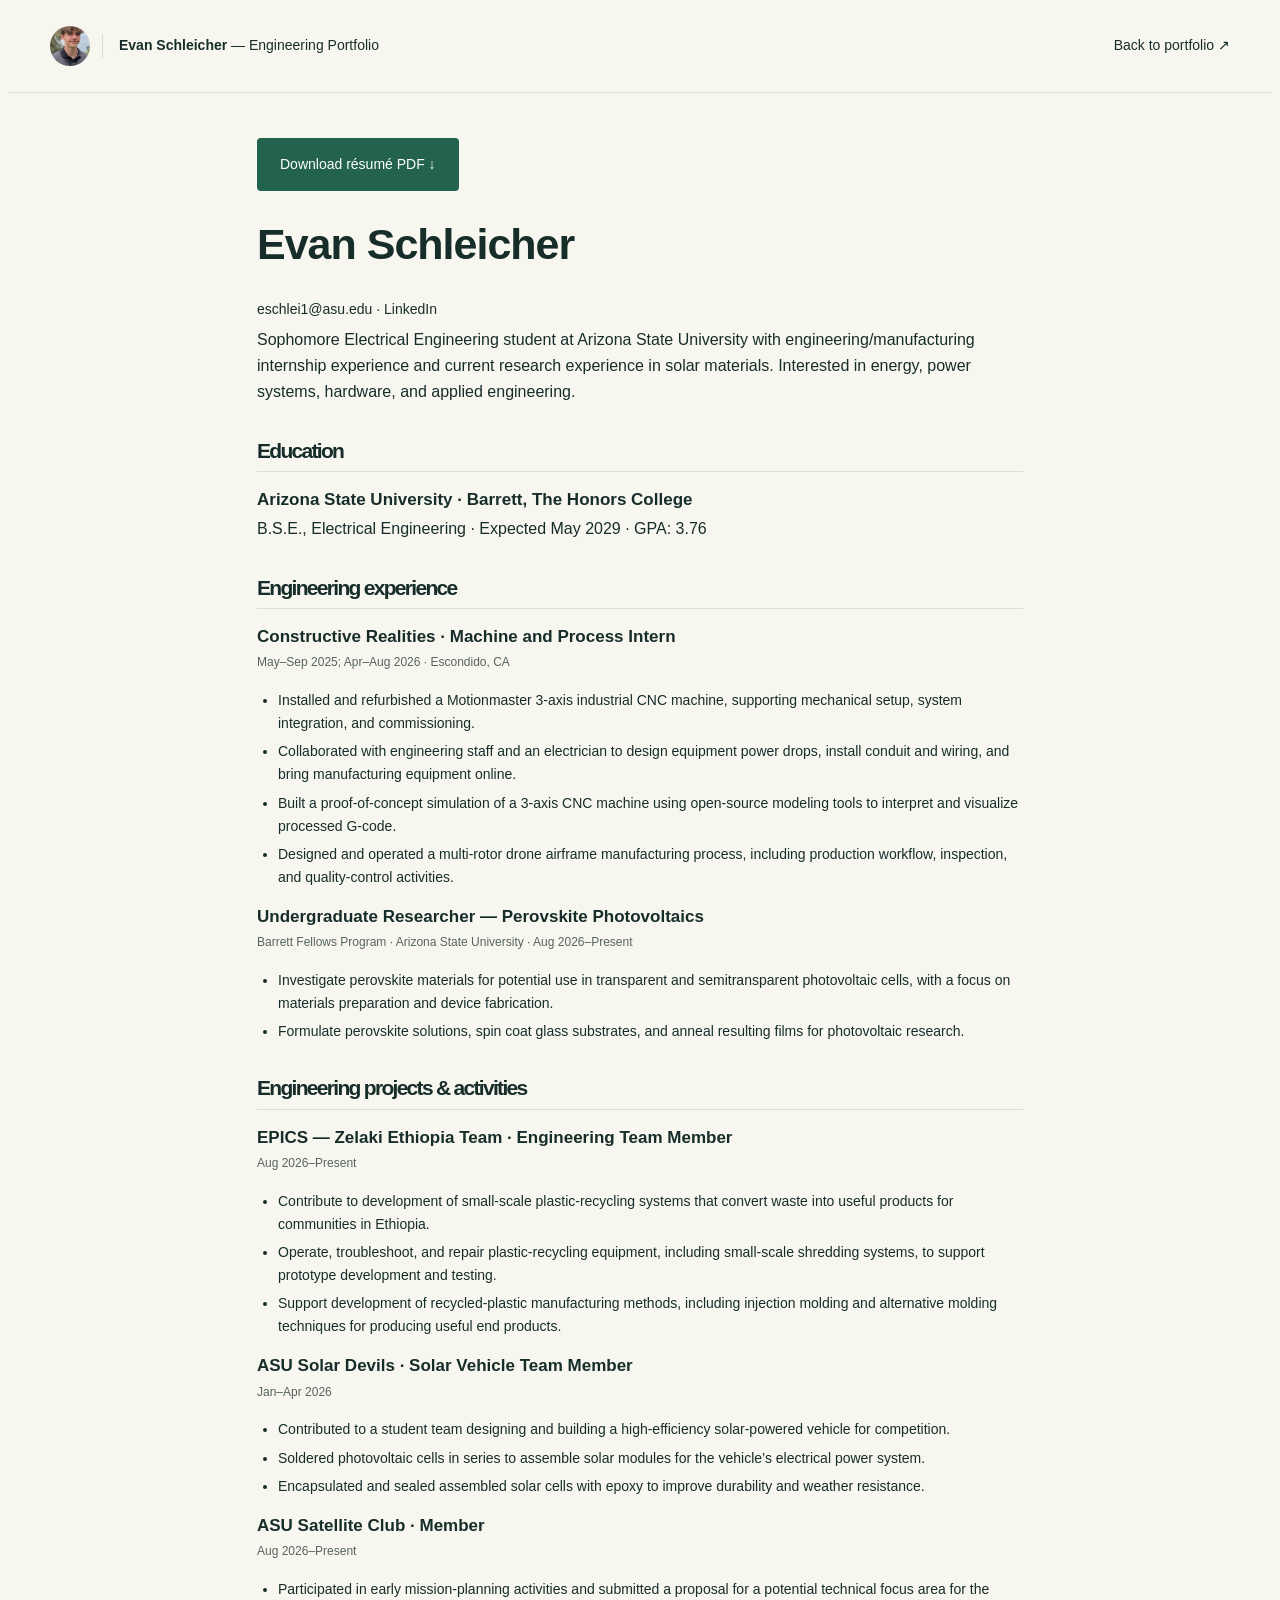
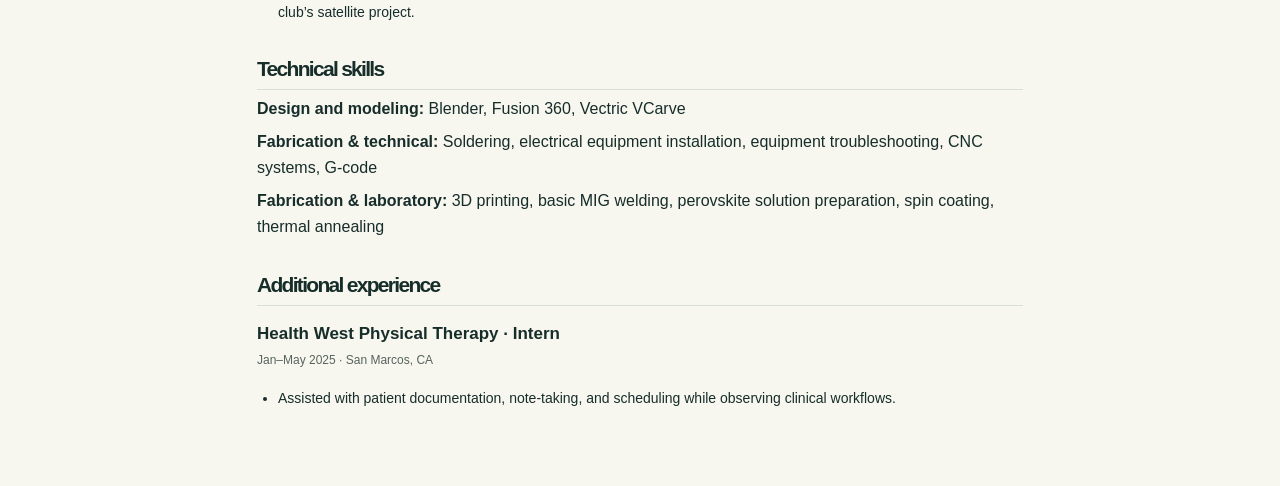
==== commit 1a11f7ec: "Replace introduction and header portraits with outdoor photo" ====
--- a/resume.html
+++ b/resume.html
@@ -1 +1 @@
-<!doctype html><html lang="en"><head><meta charset="utf-8"><meta name="viewport" content="width=device-width,initial-scale=1"><title>Résumé | Evan Schleicher</title><link rel="stylesheet" href="style.css?v=recovered20261006"></head><body><header><a class="brand" href="index.html"><div class="brand-avatar"><img src="evan-headshot.png" alt="" width="40" height="40"></div><span>Evan Schleicher <span class="portfolio-label">— Engineering Portfolio</span></span></a><nav><a href="index.html">Back to portfolio ↗</a></nav></header><main class="resume wrap"><a class="button" href="Evan-Schleicher-Resume.pdf?v=20261006-latest" download>Download résumé PDF ↓</a><h1>Evan Schleicher</h1><p class="contact-line"><a href="mailto:eschlei1@asu.edu">eschlei1@asu.edu</a> · <a href="https://www.linkedin.com/in/evan-schleicher">LinkedIn</a></p><p>Sophomore Electrical Engineering student at Arizona State University with engineering/manufacturing internship experience and current research experience in solar materials. Interested in energy, power systems, hardware, and applied engineering.</p><section><h2>Education</h2><h3>Arizona State University · Barrett, The Honors College</h3><p>B.S.E., Electrical Engineering · Expected May 2029 · GPA: 3.76</p></section><h2>Engineering experience</h2><section><h3>Constructive Realities · Machine and Process Intern</h3><p class="date">May–Sep 2025; Apr–Aug 2026 · Escondido, CA</p><ul><li>Installed and refurbished a Motionmaster 3-axis industrial CNC machine, supporting mechanical setup, system integration, and commissioning.</li><li>Collaborated with engineering staff and an electrician to design equipment power drops, install conduit and wiring, and bring manufacturing equipment online.</li><li>Built a proof-of-concept simulation of a 3-axis CNC machine using open-source modeling tools to interpret and visualize processed G-code.</li><li>Designed and operated a multi-rotor drone airframe manufacturing process, including production workflow, inspection, and quality-control activities.</li></ul></section><section><h3>Undergraduate Researcher — Perovskite Photovoltaics</h3><p class="date">Barrett Fellows Program · Arizona State University · Aug 2026–Present</p><ul><li>Investigate perovskite materials for potential use in transparent and semitransparent photovoltaic cells, with a focus on materials preparation and device fabrication.</li><li>Formulate perovskite solutions, spin coat glass substrates, and anneal resulting films for photovoltaic research.</li></ul></section><h2>Engineering projects & activities</h2><section><h3>EPICS — Zelaki Ethiopia Team · Engineering Team Member</h3><p class="date">Aug 2026–Present</p><ul><li>Contribute to development of small-scale plastic-recycling systems that convert waste into useful products for communities in Ethiopia.</li><li>Operate, troubleshoot, and repair plastic-recycling equipment, including small-scale shredding systems, to support prototype development and testing.</li><li>Support development of recycled-plastic manufacturing methods, including injection molding and alternative molding techniques for producing useful end products.</li></ul></section><section><h3>ASU Solar Devils · Solar Vehicle Team Member</h3><p class="date">Jan–Apr 2026</p><ul><li>Contributed to a student team designing and building a high-efficiency solar-powered vehicle for competition.</li><li>Soldered photovoltaic cells in series to assemble solar modules for the vehicle’s electrical power system.</li><li>Encapsulated and sealed assembled solar cells with epoxy to improve durability and weather resistance.</li></ul></section><section><h3>ASU Satellite Club · Member</h3><p class="date">Aug 2026–Present</p><ul><li>Participated in early mission-planning activities and submitted a proposal for a potential technical focus area for the club’s satellite project.</li></ul></section><h2>Technical skills</h2><p><strong>Design and modeling:</strong> Blender, Fusion 360, Vectric VCarve</p><p><strong>Fabrication & technical:</strong> Soldering, electrical equipment installation, equipment troubleshooting, CNC systems, G-code</p><p><strong>Fabrication & laboratory:</strong> 3D printing, basic MIG welding, perovskite solution preparation, spin coating, thermal annealing</p><h2>Additional experience</h2><section><h3>Health West Physical Therapy · Intern</h3><p class="date">Jan–May 2025 · San Marcos, CA</p><ul><li>Assisted with patient documentation, note-taking, and scheduling while observing clinical workflows.</li></ul></section></main></body></html>+<!doctype html><html lang="en"><head><meta charset="utf-8"><meta name="viewport" content="width=device-width,initial-scale=1"><title>Résumé | Evan Schleicher</title><link rel="stylesheet" href="style.css?v=portrait20261007"></head><body><header><a class="brand" href="index.html"><div class="brand-avatar"><img src="evan-portrait-outdoors.jpg" alt="" width="40" height="40"></div><span>Evan Schleicher <span class="portfolio-label">— Engineering Portfolio</span></span></a><nav><a href="index.html">Back to portfolio ↗</a></nav></header><main class="resume wrap"><a class="button" href="Evan-Schleicher-Resume.pdf?v=20261006-latest" download>Download résumé PDF ↓</a><h1>Evan Schleicher</h1><p class="contact-line"><a href="mailto:eschlei1@asu.edu">eschlei1@asu.edu</a> · <a href="https://www.linkedin.com/in/evan-schleicher">LinkedIn</a></p><p>Sophomore Electrical Engineering student at Arizona State University with engineering/manufacturing internship experience and current research experience in solar materials. Interested in energy, power systems, hardware, and applied engineering.</p><section><h2>Education</h2><h3>Arizona State University · Barrett, The Honors College</h3><p>B.S.E., Electrical Engineering · Expected May 2029 · GPA: 3.76</p></section><h2>Engineering experience</h2><section><h3>Constructive Realities · Machine and Process Intern</h3><p class="date">May–Sep 2025; Apr–Aug 2026 · Escondido, CA</p><ul><li>Installed and refurbished a Motionmaster 3-axis industrial CNC machine, supporting mechanical setup, system integration, and commissioning.</li><li>Collaborated with engineering staff and an electrician to design equipment power drops, install conduit and wiring, and bring manufacturing equipment online.</li><li>Built a proof-of-concept simulation of a 3-axis CNC machine using open-source modeling tools to interpret and visualize processed G-code.</li><li>Designed and operated a multi-rotor drone airframe manufacturing process, including production workflow, inspection, and quality-control activities.</li></ul></section><section><h3>Undergraduate Researcher — Perovskite Photovoltaics</h3><p class="date">Barrett Fellows Program · Arizona State University · Aug 2026–Present</p><ul><li>Investigate perovskite materials for potential use in transparent and semitransparent photovoltaic cells, with a focus on materials preparation and device fabrication.</li><li>Formulate perovskite solutions, spin coat glass substrates, and anneal resulting films for photovoltaic research.</li></ul></section><h2>Engineering projects & activities</h2><section><h3>EPICS — Zelaki Ethiopia Team · Engineering Team Member</h3><p class="date">Aug 2026–Present</p><ul><li>Contribute to development of small-scale plastic-recycling systems that convert waste into useful products for communities in Ethiopia.</li><li>Operate, troubleshoot, and repair plastic-recycling equipment, including small-scale shredding systems, to support prototype development and testing.</li><li>Support development of recycled-plastic manufacturing methods, including injection molding and alternative molding techniques for producing useful end products.</li></ul></section><section><h3>ASU Solar Devils · Solar Vehicle Team Member</h3><p class="date">Jan–Apr 2026</p><ul><li>Contributed to a student team designing and building a high-efficiency solar-powered vehicle for competition.</li><li>Soldered photovoltaic cells in series to assemble solar modules for the vehicle’s electrical power system.</li><li>Encapsulated and sealed assembled solar cells with epoxy to improve durability and weather resistance.</li></ul></section><section><h3>ASU Satellite Club · Member</h3><p class="date">Aug 2026–Present</p><ul><li>Participated in early mission-planning activities and submitted a proposal for a potential technical focus area for the club’s satellite project.</li></ul></section><h2>Technical skills</h2><p><strong>Design and modeling:</strong> Blender, Fusion 360, Vectric VCarve</p><p><strong>Fabrication & technical:</strong> Soldering, electrical equipment installation, equipment troubleshooting, CNC systems, G-code</p><p><strong>Fabrication & laboratory:</strong> 3D printing, basic MIG welding, perovskite solution preparation, spin coating, thermal annealing</p><h2>Additional experience</h2><section><h3>Health West Physical Therapy · Intern</h3><p class="date">Jan–May 2025 · San Marcos, CA</p><ul><li>Assisted with patient documentation, note-taking, and scheduling while observing clinical workflows.</li></ul></section></main></body></html>
--- a/style.css
+++ b/style.css
@@ -1,57 +1,88 @@
 :root{--ink:#172d2a;--green:#23634d;--paper:#f7f7f0;--line:#d9dfd5;--muted:#56645d;--lime:#d5ed9d}*{box-sizing:border-box}html{scroll-behavior:smooth;scroll-padding-top:95px}body{margin:0;background:var(--paper);color:var(--ink);font-family:Arial,Helvetica,sans-serif;font-size:16px;line-height:1.65}a{color:inherit;text-decoration:none}a:hover{text-decoration:underline}a:focus-visible,summary:focus-visible{outline:3px solid #a85822;outline-offset:5px}.wrap{max-width:1180px;margin:auto;padding-left:42px;padding-right:42px}header{max-width:1264px;margin:auto;display:flex;justify-content:space-between;align-items:center;padding:26px 42px;border-bottom:1px solid var(--line)}.brand{font-size:23px;font-weight:800;letter-spacing:-1px;display:flex;align-items:center;gap:16px}.brand span{font-size:14px;letter-spacing:0;font-weight:600;border-left:1px solid var(--line);padding-left:16px}nav{display:flex;gap:30px;font-size:14px;align-items:center}.nav-contact{border:1px solid var(--line);padding:9px 16px;border-radius:4px}.eyebrow{font:11px/1.5 'Courier New',monospace;letter-spacing:1.6px;font-weight:700}.hero{padding-top:70px;padding-bottom:0}.dot{display:inline-block;width:7px;height:7px;background:var(--green);border-radius:50%;margin-right:8px}h1{font-size:clamp(42px,5.4vw,68px);line-height:1.08;letter-spacing:-3.2px;margin:30px 0}h1 em,h2 em{font-family:Georgia,serif;font-weight:400;color:var(--green)}.hero-bottom{display:flex;justify-content:space-between;align-items:end;gap:40px;margin-top:34px}.hero-bottom p{max-width:550px;font-size:18px;color:var(--muted);margin:0}.button{display:inline-flex;align-items:center;justify-content:space-between;gap:40px;background:var(--green);color:white;padding:15px 23px;font-size:14px;border-radius:4px;white-space:nowrap}.button:hover{background:#174b39;text-decoration:none}.topics{display:flex;justify-content:space-between;gap:20px;border-top:1px solid var(--line);margin-top:55px;padding:20px 0;font:10px/1.5 'Courier New',monospace;letter-spacing:1px;color:var(--muted)}.work{padding-top:85px}.section-heading{display:flex;justify-content:space-between;align-items:end;margin-bottom:35px}.section-heading p{font-size:13px;color:var(--muted)}h2{font-size:43px;letter-spacing:-1.7px;line-height:1.2;margin:12px 0 0}h3{font-size:31px;line-height:1.2;letter-spacing:-.9px;margin:18px 0}.project{display:grid;grid-template-columns:1fr 1fr;border:1px solid var(--line);margin-bottom:30px;background:#fff;border-radius:7px;overflow:hidden}.project-copy{padding:40px}.project-copy>p{color:var(--muted);font-size:15px}.art{position:relative;min-height:390px;overflow:hidden;display:flex;align-items:center;justify-content:center}.art>span{position:absolute;bottom:22px;left:24px;font:10px 'Courier New',monospace;letter-spacing:2px}.art>b{position:absolute;right:22px;top:17px;font:12px 'Courier New',monospace;opacity:.7}.carbon{background:repeating-linear-gradient(45deg,#203631 0,#203631 2px,#233b35 2px,#233b35 4px);color:#c6d6c7}.part{width:215px;height:215px;border:26px solid #90a493;border-radius:35px;transform:rotate(-28deg) skew(8deg,8deg);box-shadow:12px 15px 0 #102b25,20px 23px 40px #0a211a}.part:before,.part:after{content:'';position:absolute;left:67px;top:-44px;width:30px;height:252px;background:#7d9583;border:1px solid #b3c4b0}.part:after{transform:rotate(90deg)}.solar{background:#e7ede4}.layer{position:absolute;width:215px;height:215px;transform:rotate(-30deg) skew(16deg,16deg);border:1px solid #729b78;background:linear-gradient(120deg,#becfaa66,#406c6266);box-shadow:9px 12px 0 #91ac9c33}.l1{margin-top:110px}.l2{margin-top:0;background:linear-gradient(120deg,#d1acb399,#638e6f99)}.l3{margin-top:-110px;background:linear-gradient(120deg,#e6f2ca99,#a1bdab77)}.recycling{background:#e0eac7}.loop{font:270px/1 Georgia,serif;color:#386547;transform:rotate(-20deg)}.flakes{position:absolute;display:flex;gap:8px;bottom:95px;left:45px}.flakes i{display:block;width:18px;height:20px;background:#718952;transform:rotate(24deg)}.flakes i:nth-child(even){transform:rotate(-22deg);background:#a4ba70}.tags{display:flex;flex-wrap:wrap;gap:7px;margin:20px 0}.tags span{font-size:11px;border:1px solid var(--line);padding:4px 9px;border-radius:3px;color:#395248}details{border-top:1px solid var(--line);margin-top:25px}summary{padding-top:17px;font-size:13px;font-weight:600;cursor:pointer;list-style:none;display:flex;justify-content:space-between}summary::-webkit-details-marker{display:none}details[open] summary span{transform:rotate(45deg)}.detail{font-size:14px;color:var(--muted)}.detail ul{padding-left:20px}.detail li{margin:10px 0}.detail a{text-decoration:underline}.dates{font:11px/1.6 'Courier New',monospace}.reverse .art{grid-column:2;grid-row:1}.reverse .project-copy{grid-column:1;grid-row:1}.additional{display:grid;grid-template-columns:1fr 1fr;gap:45px;padding:35px 0;border-bottom:1px solid var(--line)}.additional h3{font-size:25px}.additional p{font-size:15px;color:var(--muted)}.visual-note{font-size:11px;color:var(--muted);margin:20px 0 70px}.about{background:#e9eee3;padding:75px 0}.about-grid{display:grid;grid-template-columns:1fr 1fr;gap:60px}.about h2{font-size:38px}.about p{color:var(--muted);font-size:15px}.about .intro{font-size:19px;color:var(--ink);margin-top:0}.about h3{font-size:16px;letter-spacing:0;margin-top:28px}.text-link{font-size:14px;font-weight:600;display:inline-block;margin-top:10px}.contact{padding-top:80px;padding-bottom:85px}.contact h2{font-size:55px}.contact p{max-width:500px;color:var(--muted);margin:25px 0}.contact .text-link{margin-left:25px}footer{display:flex;justify-content:space-between;gap:20px;padding-top:20px;padding-bottom:25px;border-top:1px solid var(--line);font-size:11px;color:var(--muted)}.skip{position:absolute;top:-100px;padding:10px;background:white;z-index:10}.skip:focus{top:0}.resume{max-width:850px;padding-top:45px;padding-bottom:60px}.resume h1{font-size:43px;letter-spacing:-1px}.resume h2{font-size:21px;border-bottom:1px solid var(--line);padding-bottom:8px;margin-top:32px}.resume h3{font-size:17px;letter-spacing:0;margin-bottom:3px}.resume ul{padding-left:21px}.resume li{margin-bottom:5px}.resume .date{font-size:12px;color:var(--muted)}.print-button{border:0;cursor:pointer;font-family:inherit}.resume .contact-line{font-size:14px}.resume .role{display:flex;justify-content:space-between;align-items:baseline;gap:15px}.resume p{margin:6px 0}.resume li{font-size:14px}@media(max-width:760px){header{padding:18px 22px}.brand span{display:none}nav{gap:17px;font-size:12px}.nav-contact{padding:6px 9px}.wrap{padding-left:24px;padding-right:24px}.hero{padding-top:48px}h1{letter-spacing:-2.7px}.hero-bottom{display:block}.hero-bottom p{font-size:16px}.hero-bottom .button{margin-top:25px}.topics{flex-wrap:wrap;margin-top:35px;font-size:9px}.work{padding-top:48px}.section-heading{display:block}.section-heading p{display:none}h2{font-size:34px}.project{grid-template-columns:1fr}.art{min-height:300px}.project-copy{padding:28px}.reverse .art,.reverse .project-copy{grid-column:auto;grid-row:auto}.project-copy h3{font-size:29px}.additional,.about-grid{grid-template-columns:1fr;gap:22px}.about{padding:50px 0}.about h2{font-size:33px}.contact{padding-top:55px;padding-bottom:55px}.contact h2{font-size:43px}footer{flex-wrap:wrap}.resume .role{display:block}.resume h1{font-size:37px}}@media(prefers-reduced-motion:reduce){html{scroll-behavior:auto}}@media print{header,.print-button,.back-link{display:none!important}body{background:white;color:#111}.resume{max-width:none;padding:0}.resume h1{font-size:28px;margin:0 0 8px}.resume h2{font-size:15px;margin-top:16px}.resume h3{font-size:13px;margin-top:12px}.resume p,.resume li,.resume .contact-line{font-size:10px;line-height:1.4}.resume .date{font-size:10px}.resume ul{margin:5px 0}.resume section{break-inside:avoid}@page{size:letter;margin:0.55in}}++
+++
+.research-photo{margin:0;display:flex;flex-direction:column;background:#e7ede4}.research-photo a{display:block;width:100%}.research-photo img{display:block;width:100%;object-fit:cover;object-position:center 55%}.research-photo figcaption{padding:16px 22px;font-size:12px;line-height:1.5;color:var(--ink)}++
+++
+.research-gallery{display:grid;grid-template-columns:1fr 1fr;gap:24px;margin:-6px 0 45px}.research-gallery figure{margin:0;background:white;border:1px solid var(--line);border-radius:7px;overflow:hidden}.research-gallery img{display:block;width:100%;height:380px;object-fit:cover;object-position:center}.research-gallery figcaption{padding:18px 22px;font-size:13px;color:var(--muted)}.research-gallery strong{color:var(--ink)}@media(max-width:760px){.research-gallery{grid-template-columns:1fr}.research-gallery img{height:360px}}++
+++
+.solar-feature{display:grid;grid-template-columns:1fr 1fr;gap:40px;background:#e9eee3;border:1px solid var(--line);border-left:5px solid var(--green);border-radius:7px;padding:34px;margin:35px 0}.solar-feature h3{font-size:30px}.solar-feature h4{margin:0 0 16px;font-size:18px}.solar-feature p,.solar-feature li{font-size:15px;color:var(--muted)}.solar-feature ul{padding-left:20px}.solar-feature li{margin-bottom:12px}.satellite-note{padding:15px 0 25px;border-bottom:1px solid var(--line)}.satellite-note h3{font-size:24px}.satellite-note p{font-size:15px;color:var(--muted);max-width:800px}@media(max-width:760px){.solar-feature{grid-template-columns:1fr;gap:15px;padding:25px}}++
+++
+.contributions{border-top:1px solid var(--line);margin-top:25px;padding-top:17px}.contributions h4{margin:0 0 12px;font-size:15px}.photo-carousel{background:#e7ede4;min-width:0}.reverse .photo-carousel{grid-column:2;grid-row:1}.slide{margin:0}.slide[hidden]{display:none}.slide a{display:block}.slide img{display:block;width:100%;object-fit:cover;object-position:center 55%}.project .research-photo{align-self:start}.project .art.recycling{height:390px;align-self:start}@media(max-width:760px){.reverse .photo-carousel{grid-column:auto;grid-row:auto}}++
+++
+/* Overlay chevrons + caption bar inside the carousel image box */++
+.slides{position:relative;display:flex}.slide{margin:0;width:100%}.slide a{display:block;cursor:zoom-in}.slide img{display:block;width:100%;flex:none}.chevron{position:absolute;top:50%;transform:translateY(-50%);z-index:2;width:46px;height:46px;border:0;border-radius:50%;background:rgba(255,255,255,.88);color:var(--green);font-size:30px;line-height:1;padding:0;cursor:pointer;display:inline-flex;align-items:center;justify-content:center;box-shadow:0 1px 4px rgba(23,45,42,.25);transition:background .15s ease,transform .15s ease}.chevron:hover{background:#fff;transform:translateY(-50%) scale(1.08)}.chevron:focus-visible{outline:3px solid #a85822;outline-offset:3px}.chevron[data-prev]{left:14px}.chevron[data-next]{right:14px}.carousel-caption{display:flex;justify-content:space-between;align-items:baseline;gap:18px;padding:14px 22px;font-size:12px;line-height:1.5}.caption-text{color:var(--muted)}.slide-count{font:12px monospace;white-space:nowrap}++
+.slides:has(.slide:only-of-type) .chevron{display:none}++
+++
+/* Images flex to the height of the adjacent text column */++
+.project .photo-carousel,.project .research-photo{display:flex;flex-direction:column;min-height:0}++
+.project .slides{flex:1;min-height:0}++
+.slide a{display:flex;height:100%}++
+.slide img{width:100%;height:100%;object-fit:cover;object-position:center}++
+.project .research-photo a{display:flex;flex:1;min-height:0}++
+.project .research-photo img{width:100%;height:100%;object-fit:cover;object-position:center}++
+.project .research-photo figcaption{flex:none}++
+@media(max-width:760px){.slide img,.project .research-photo img{height:340px;object-fit:cover}}++
+++
+/* Lightbox modal */++
+.lightbox{position:fixed;inset:0;z-index:100;display:flex;align-items:center;justify-content:center;padding:4vmin}.lightbox[hidden]{display:none}.lightbox-backdrop{position:absolute;inset:0;background:rgba(12,20,18,.82)}.lightbox-content{position:relative;margin:0;max-width:92vw;max-height:88vh;display:flex;flex-direction:column;align-items:center;gap:12px}.lightbox-content img{max-width:92vw;max-height:80vh;object-fit:contain;box-shadow:0 18px 60px rgba(0,0,0,.5)}.lightbox-content figcaption{color:#e6ece4;font-size:13px;text-align:center;padding:0 40px}.lightbox-close{position:absolute;top:-16px;right:-16px;width:44px;height:44px;border:0;border-radius:50%;background:rgba(255,255,255,.92);color:var(--ink);font-size:18px;cursor:pointer;display:inline-flex;align-items:center;justify-content:center;box-shadow:0 1px 6px rgba(0,0,0,.4)}.lightbox-close:hover{background:#fff}.lightbox-close:focus-visible{outline:3px solid #a85822;outline-offset:3px}@media(max-width:760px){.lightbox{padding:6vmin}.lightbox-content img{max-width:88vw;max-height:78vh}.lightbox-close{top:-10px;right:-6px}}+ 
  
-.research-photo{margin:0;display:flex;flex-direction:column;background:#e7ede4}.research-photo a{display:block;width:100%}.research-photo img{display:block;width:100%;object-fit:cover;object-position:center 55%}.research-photo figcaption{padding:16px 22px;font-size:12px;line-height:1.5;color:var(--ink)}+.brand{display:flex;align-items:center;gap:12px}.brand .brand-avatar{display:block;width:40px;height:40px;aspect-ratio:1;object-fit:cover;object-position:center 32%;border-radius:50%;transform:scale(1);}.hero-layout{display:grid;grid-template-columns:minmax(0,1fr) 300px;gap:45px;align-items:center}.hero-introduction{min-width:0}.hero-portrait{margin:0;border-radius:12px;overflow:hidden;box-shadow:0 12px 32px #20352a18}.hero-portrait img{display:block;width:100%;height:auto}.hero-layout h1{font-size:clamp(44px,5.2vw,68px)}.hero-layout .hero-bottom{display:block}.hero-layout .hero-bottom .button{margin-top:22px}@media(max-width:760px){.hero-layout{grid-template-columns:1fr;gap:30px}.hero-portrait{width:230px;max-width:100%;justify-self:center}.hero-layout h1{font-size:clamp(42px,8vw,60px)}.brand .brand-avatar{width:36px;height:36px}}+
+.brand .brand-avatar{overflow:hidden;flex-shrink:0}.brand-avatar img{display:block;width:100%;height:100%;object-fit:cover;object-position:center 25%;transform:scale(1.65)} 
  
-.research-gallery{display:grid;grid-template-columns:1fr 1fr;gap:24px;margin:-6px 0 45px}.research-gallery figure{margin:0;background:white;border:1px solid var(--line);border-radius:7px;overflow:hidden}.research-gallery img{display:block;width:100%;height:380px;object-fit:cover;object-position:center}.research-gallery figcaption{padding:18px 22px;font-size:13px;color:var(--muted)}.research-gallery strong{color:var(--ink)}@media(max-width:760px){.research-gallery{grid-template-columns:1fr}.research-gallery img{height:360px}}-
--
-.solar-feature{display:grid;grid-template-columns:1fr 1fr;gap:40px;background:#e9eee3;border:1px solid var(--line);border-left:5px solid var(--green);border-radius:7px;padding:34px;margin:35px 0}.solar-feature h3{font-size:30px}.solar-feature h4{margin:0 0 16px;font-size:18px}.solar-feature p,.solar-feature li{font-size:15px;color:var(--muted)}.solar-feature ul{padding-left:20px}.solar-feature li{margin-bottom:12px}.satellite-note{padding:15px 0 25px;border-bottom:1px solid var(--line)}.satellite-note h3{font-size:24px}.satellite-note p{font-size:15px;color:var(--muted);max-width:800px}@media(max-width:760px){.solar-feature{grid-template-columns:1fr;gap:15px;padding:25px}}-
--
-.contributions{border-top:1px solid var(--line);margin-top:25px;padding-top:17px}.contributions h4{margin:0 0 12px;font-size:15px}.photo-carousel{background:#e7ede4;min-width:0}.reverse .photo-carousel{grid-column:2;grid-row:1}.slide{margin:0}.slide[hidden]{display:none}.slide a{display:block}.slide img{display:block;width:100%;object-fit:cover;object-position:center 55%}.project .research-photo{align-self:start}.project .art.recycling{height:390px;align-self:start}@media(max-width:760px){.reverse .photo-carousel{grid-column:auto;grid-row:auto}}-
--
-/* Overlay chevrons + caption bar inside the carousel image box */-
-.slides{position:relative;display:flex}.slide{margin:0;width:100%}.slide a{display:block;cursor:zoom-in}.slide img{display:block;width:100%;flex:none}.chevron{position:absolute;top:50%;transform:translateY(-50%);z-index:2;width:46px;height:46px;border:0;border-radius:50%;background:rgba(255,255,255,.88);color:var(--green);font-size:30px;line-height:1;padding:0;cursor:pointer;display:inline-flex;align-items:center;justify-content:center;box-shadow:0 1px 4px rgba(23,45,42,.25);transition:background .15s ease,transform .15s ease}.chevron:hover{background:#fff;transform:translateY(-50%) scale(1.08)}.chevron:focus-visible{outline:3px solid #a85822;outline-offset:3px}.chevron[data-prev]{left:14px}.chevron[data-next]{right:14px}.carousel-caption{display:flex;justify-content:space-between;align-items:baseline;gap:18px;padding:14px 22px;font-size:12px;line-height:1.5}.caption-text{color:var(--muted)}.slide-count{font:12px monospace;white-space:nowrap}-
-.slides:has(.slide:only-of-type) .chevron{display:none}-
--
-/* Images flex to the height of the adjacent text column */-
-.project .photo-carousel,.project .research-photo{display:flex;flex-direction:column;min-height:0}-
-.project .slides{flex:1;min-height:0}-
-.slide a{display:flex;height:100%}-
-.slide img{width:100%;height:100%;object-fit:cover;object-position:center}-
-.project .research-photo a{display:flex;flex:1;min-height:0}-
-.project .research-photo img{width:100%;height:100%;object-fit:cover;object-position:center}-
-.project .research-photo figcaption{flex:none}-
-@media(max-width:760px){.slide img,.project .research-photo img{height:340px;object-fit:cover}}-
--
-/* Lightbox modal */-
-.lightbox{position:fixed;inset:0;z-index:100;display:flex;align-items:center;justify-content:center;padding:4vmin}.lightbox[hidden]{display:none}.lightbox-backdrop{position:absolute;inset:0;background:rgba(12,20,18,.82)}.lightbox-content{position:relative;margin:0;max-width:92vw;max-height:88vh;display:flex;flex-direction:column;align-items:center;gap:12px}.lightbox-content img{max-width:92vw;max-height:80vh;object-fit:contain;box-shadow:0 18px 60px rgba(0,0,0,.5)}.lightbox-content figcaption{color:#e6ece4;font-size:13px;text-align:center;padding:0 40px}.lightbox-close{position:absolute;top:-16px;right:-16px;width:44px;height:44px;border:0;border-radius:50%;background:rgba(255,255,255,.92);color:var(--ink);font-size:18px;cursor:pointer;display:inline-flex;align-items:center;justify-content:center;box-shadow:0 1px 6px rgba(0,0,0,.4)}.lightbox-close:hover{background:#fff}.lightbox-close:focus-visible{outline:3px solid #a85822;outline-offset:3px}@media(max-width:760px){.lightbox{padding:6vmin}.lightbox-content img{max-width:88vw;max-height:78vh}.lightbox-close{top:-10px;right:-6px}}-
-
-.brand{display:flex;align-items:center;gap:12px}.brand .brand-avatar{display:block;width:40px;height:40px;aspect-ratio:1;object-fit:cover;object-position:center 32%;border-radius:50%;transform:scale(1);}.hero-layout{display:grid;grid-template-columns:minmax(0,1fr) 300px;gap:45px;align-items:center}.hero-introduction{min-width:0}.hero-portrait{margin:0;border-radius:12px;overflow:hidden;box-shadow:0 12px 32px #20352a18}.hero-portrait img{display:block;width:100%;height:auto}.hero-layout h1{font-size:clamp(44px,5.2vw,68px)}.hero-layout .hero-bottom{display:block}.hero-layout .hero-bottom .button{margin-top:22px}@media(max-width:760px){.hero-layout{grid-template-columns:1fr;gap:30px}.hero-portrait{width:230px;max-width:100%;justify-self:center}.hero-layout h1{font-size:clamp(42px,8vw,60px)}.brand .brand-avatar{width:36px;height:36px}}
-.brand .brand-avatar{overflow:hidden;flex-shrink:0}.brand-avatar img{display:block;width:100%;height:100%;object-fit:cover;object-position:center 25%;transform:scale(1.65)}
-
-.brand .portfolio-label{border:0;padding:0;margin:0;font-weight:400}.brand>span{white-space:nowrap}@media(max-width:960px){header{flex-wrap:wrap;gap:16px}.brand>span{display:block;font-size:13px}}@media(max-width:480px){.brand .portfolio-label{display:block;font-size:11px}.brand>span{border:0;padding:0;margin:0}}+.brand .portfolio-label{border:0;padding:0;margin:0;font-weight:400}.brand>span{white-space:nowrap}@media(max-width:960px){header{flex-wrap:wrap;gap:16px}.brand>span{display:block;font-size:13px}}@media(max-width:480px){.brand .portfolio-label{display:block;font-size:11px}.brand>span{border:0;padding:0;margin:0}}
+.hero-portrait img{height:400px;object-fit:cover;object-position:center 38%}.brand-avatar img{object-position:center 31%;transform:scale(2.1)}@media(max-width:760px){.hero-portrait img{height:310px}}
